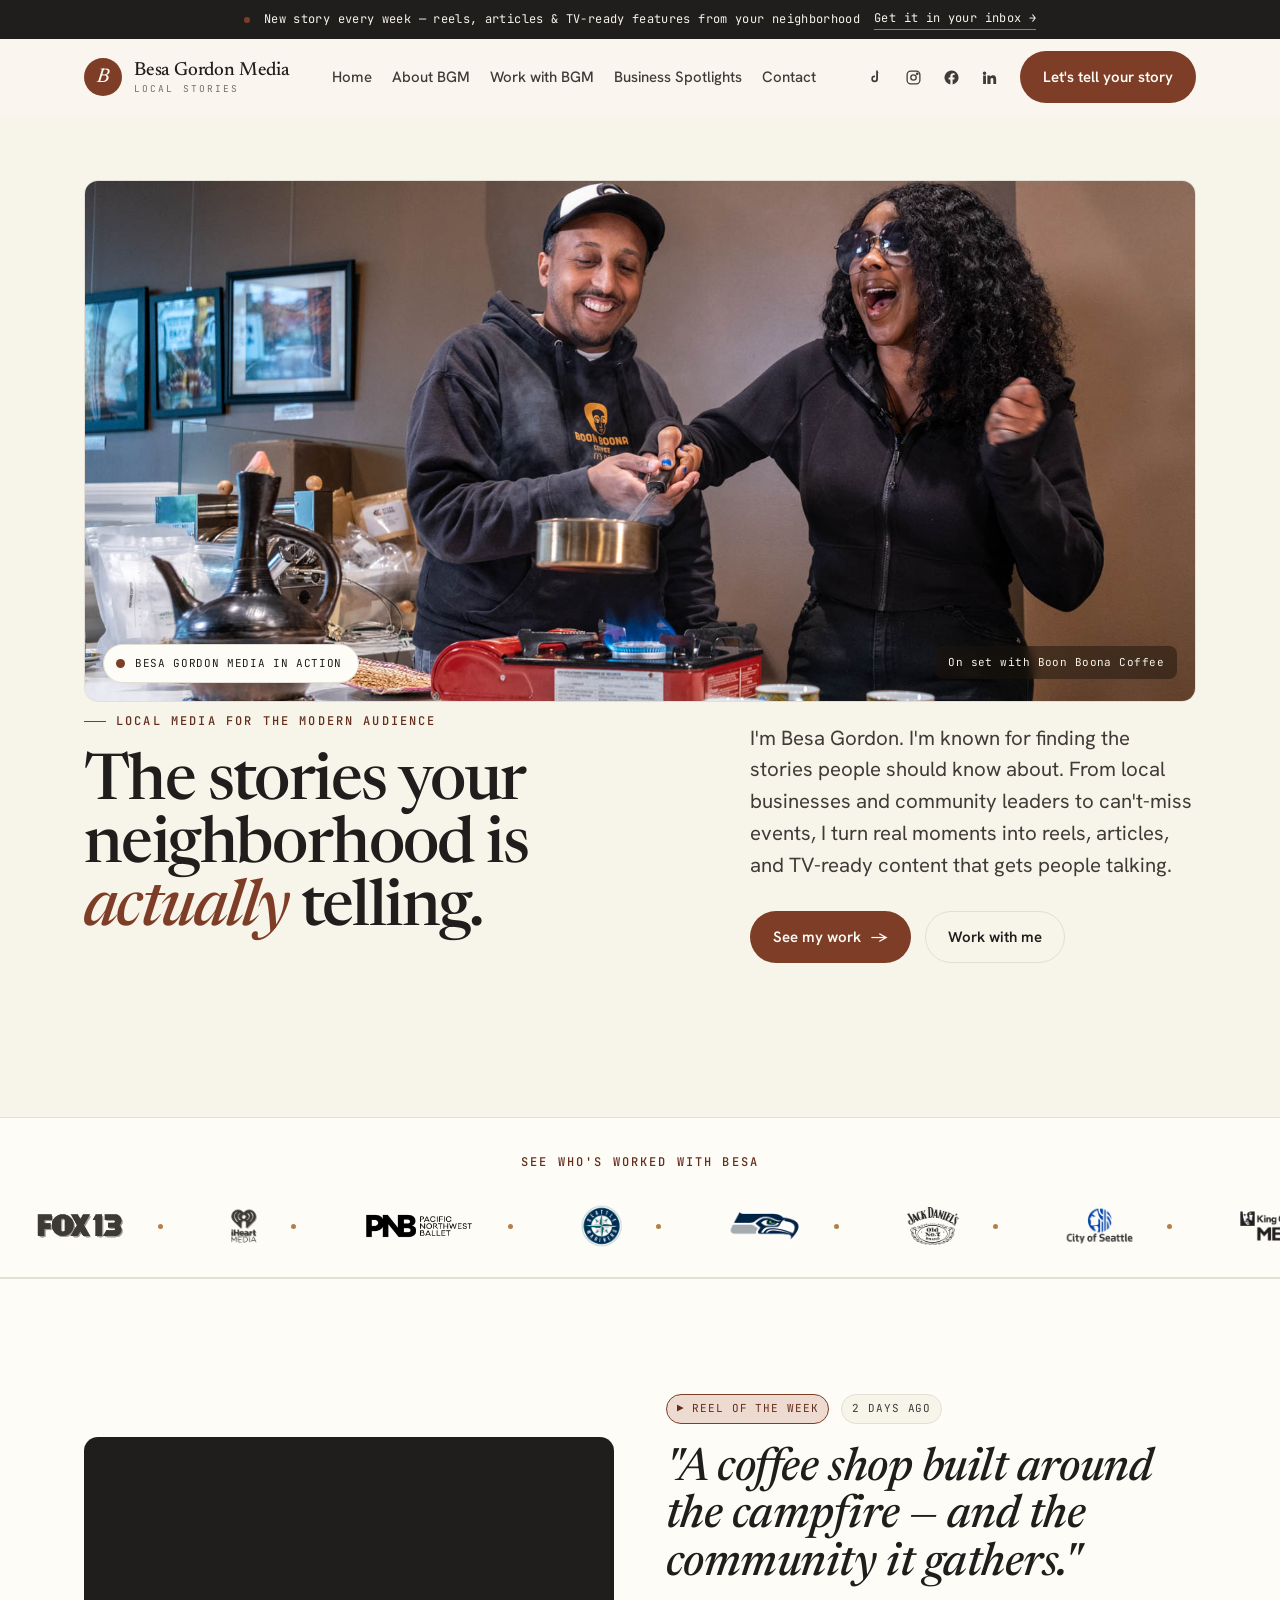
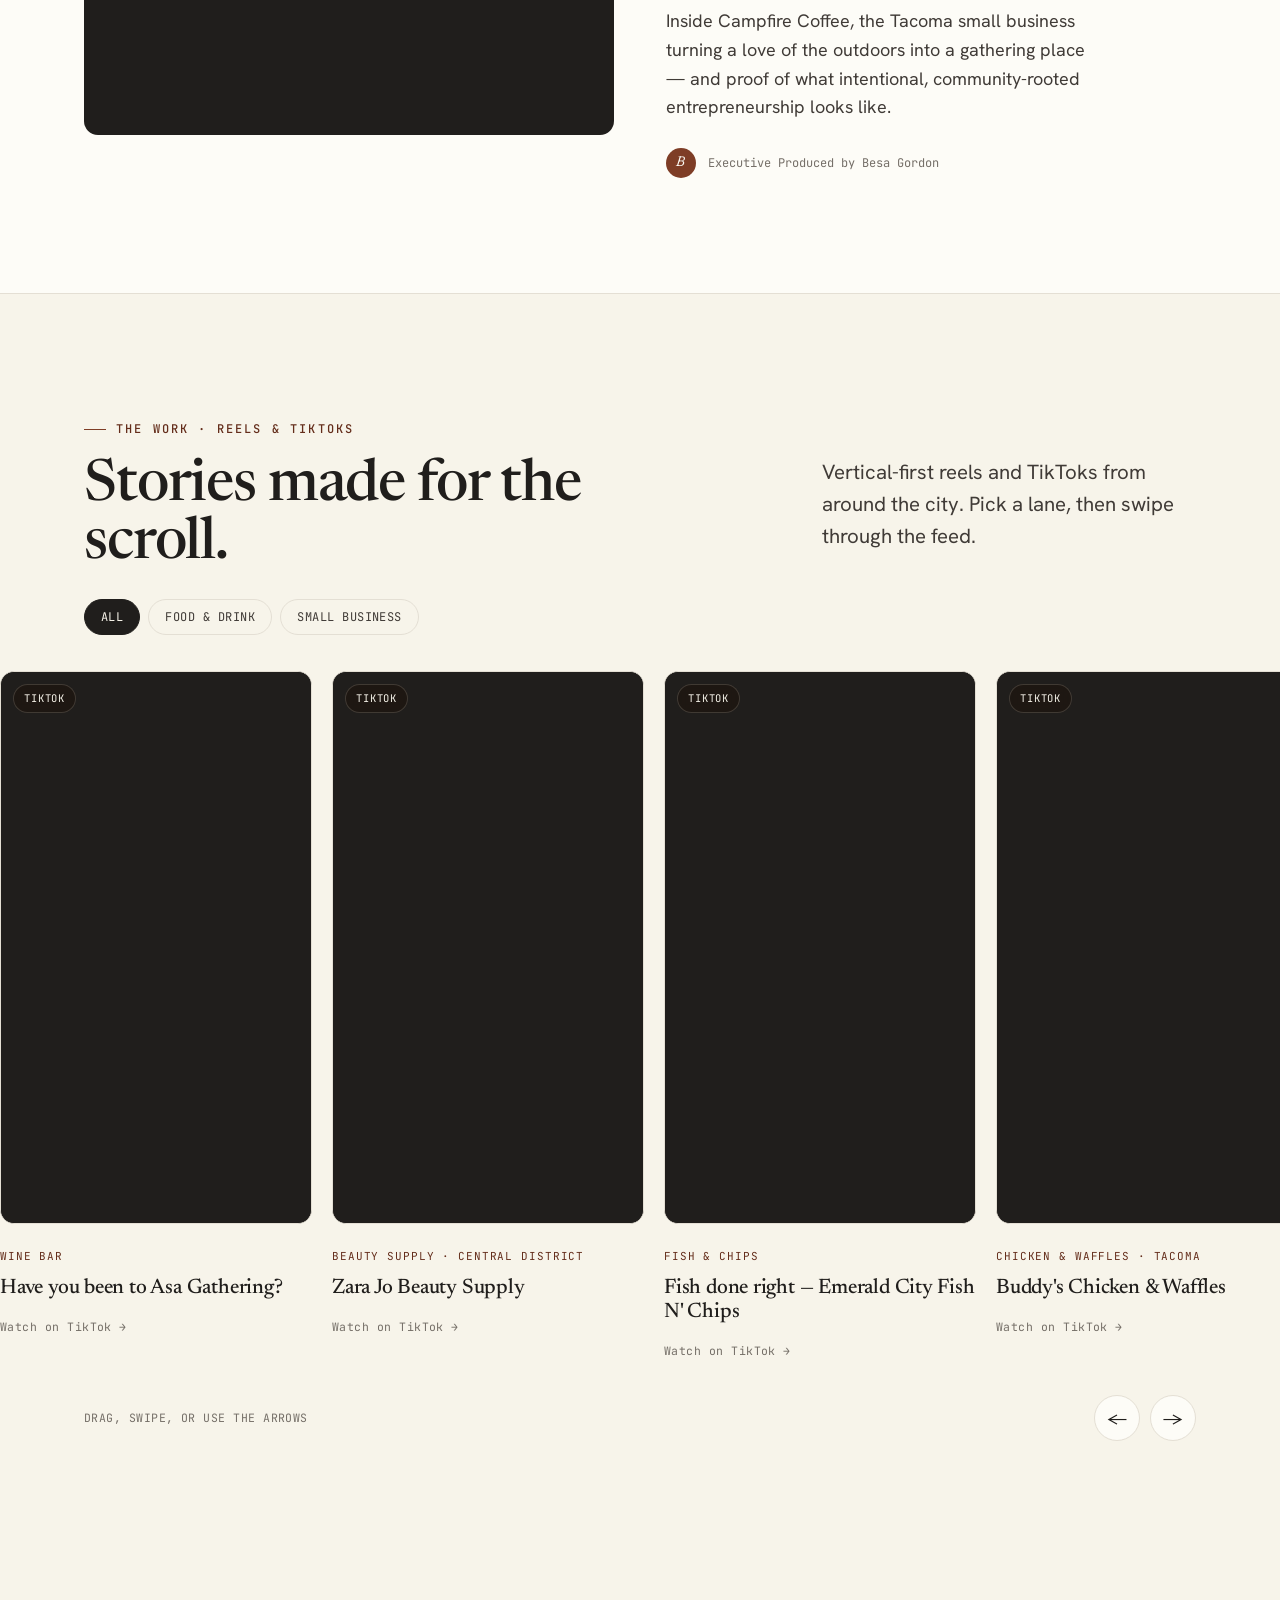
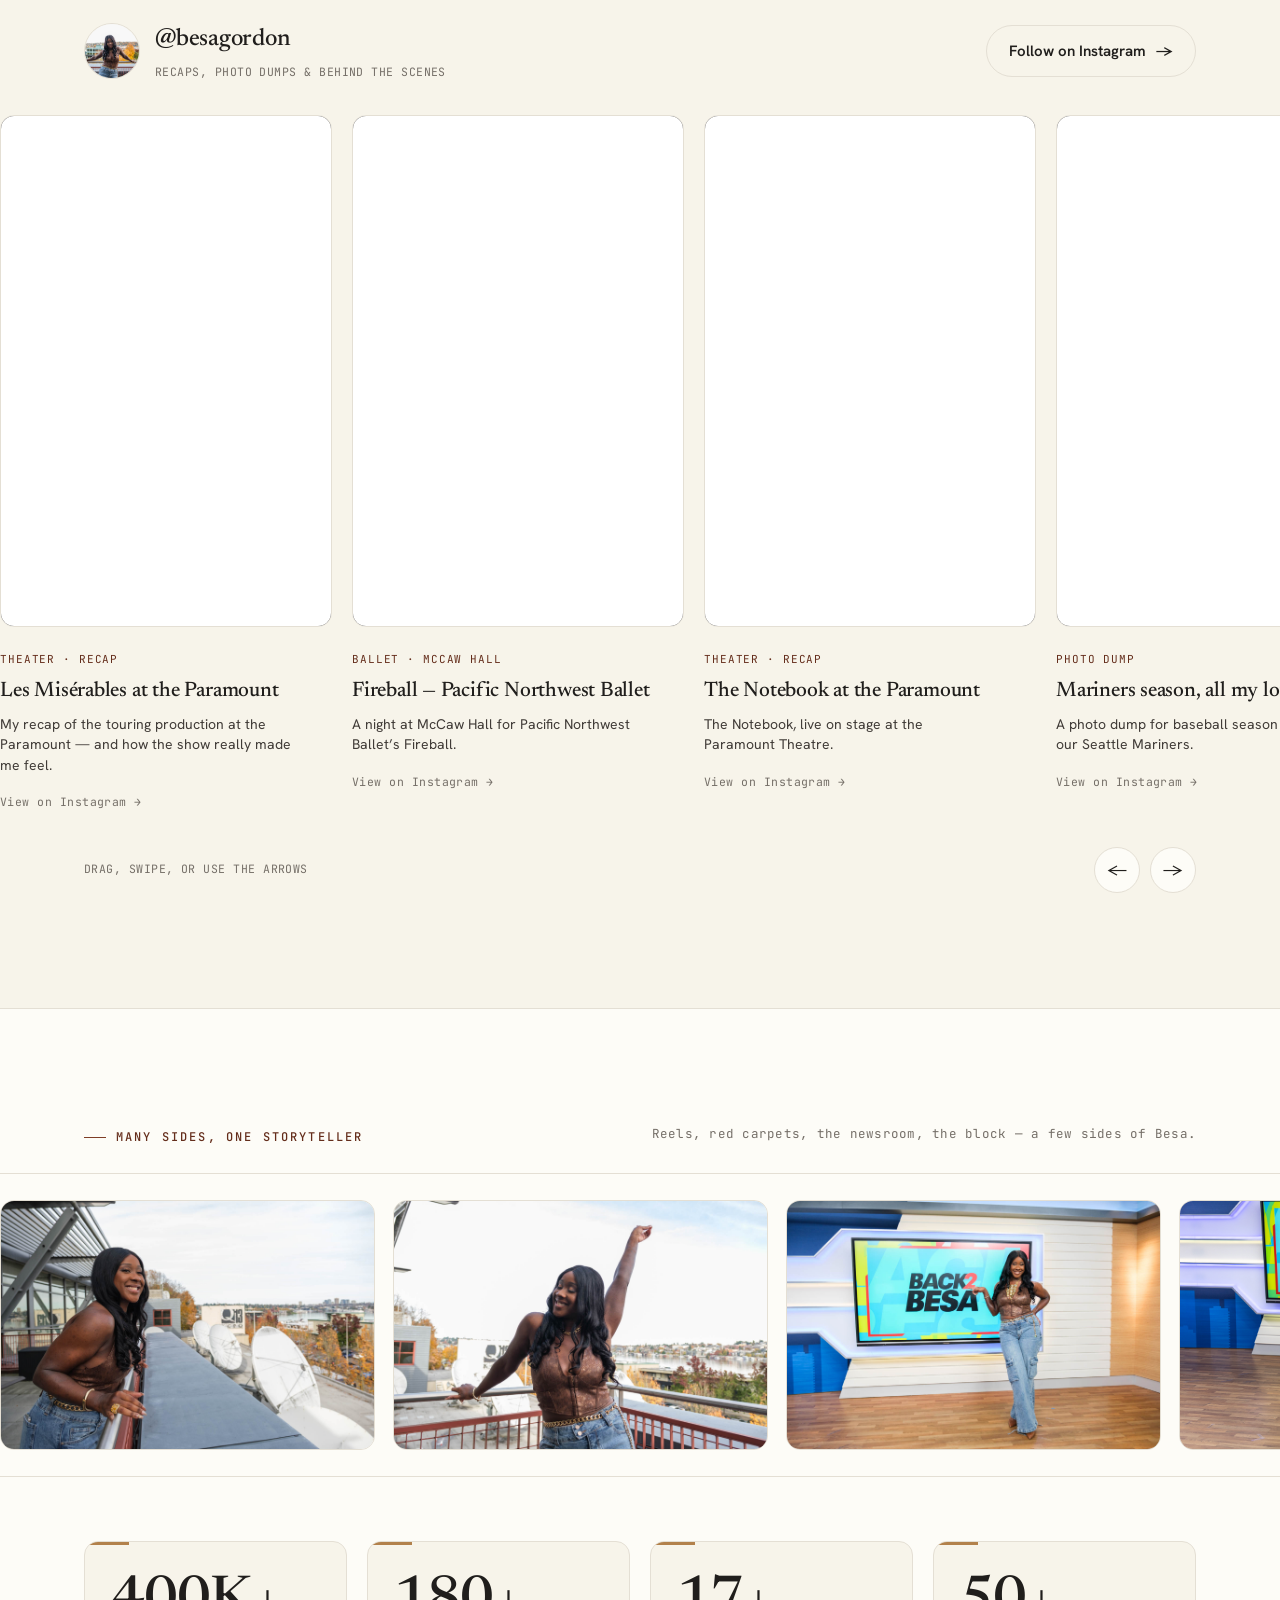
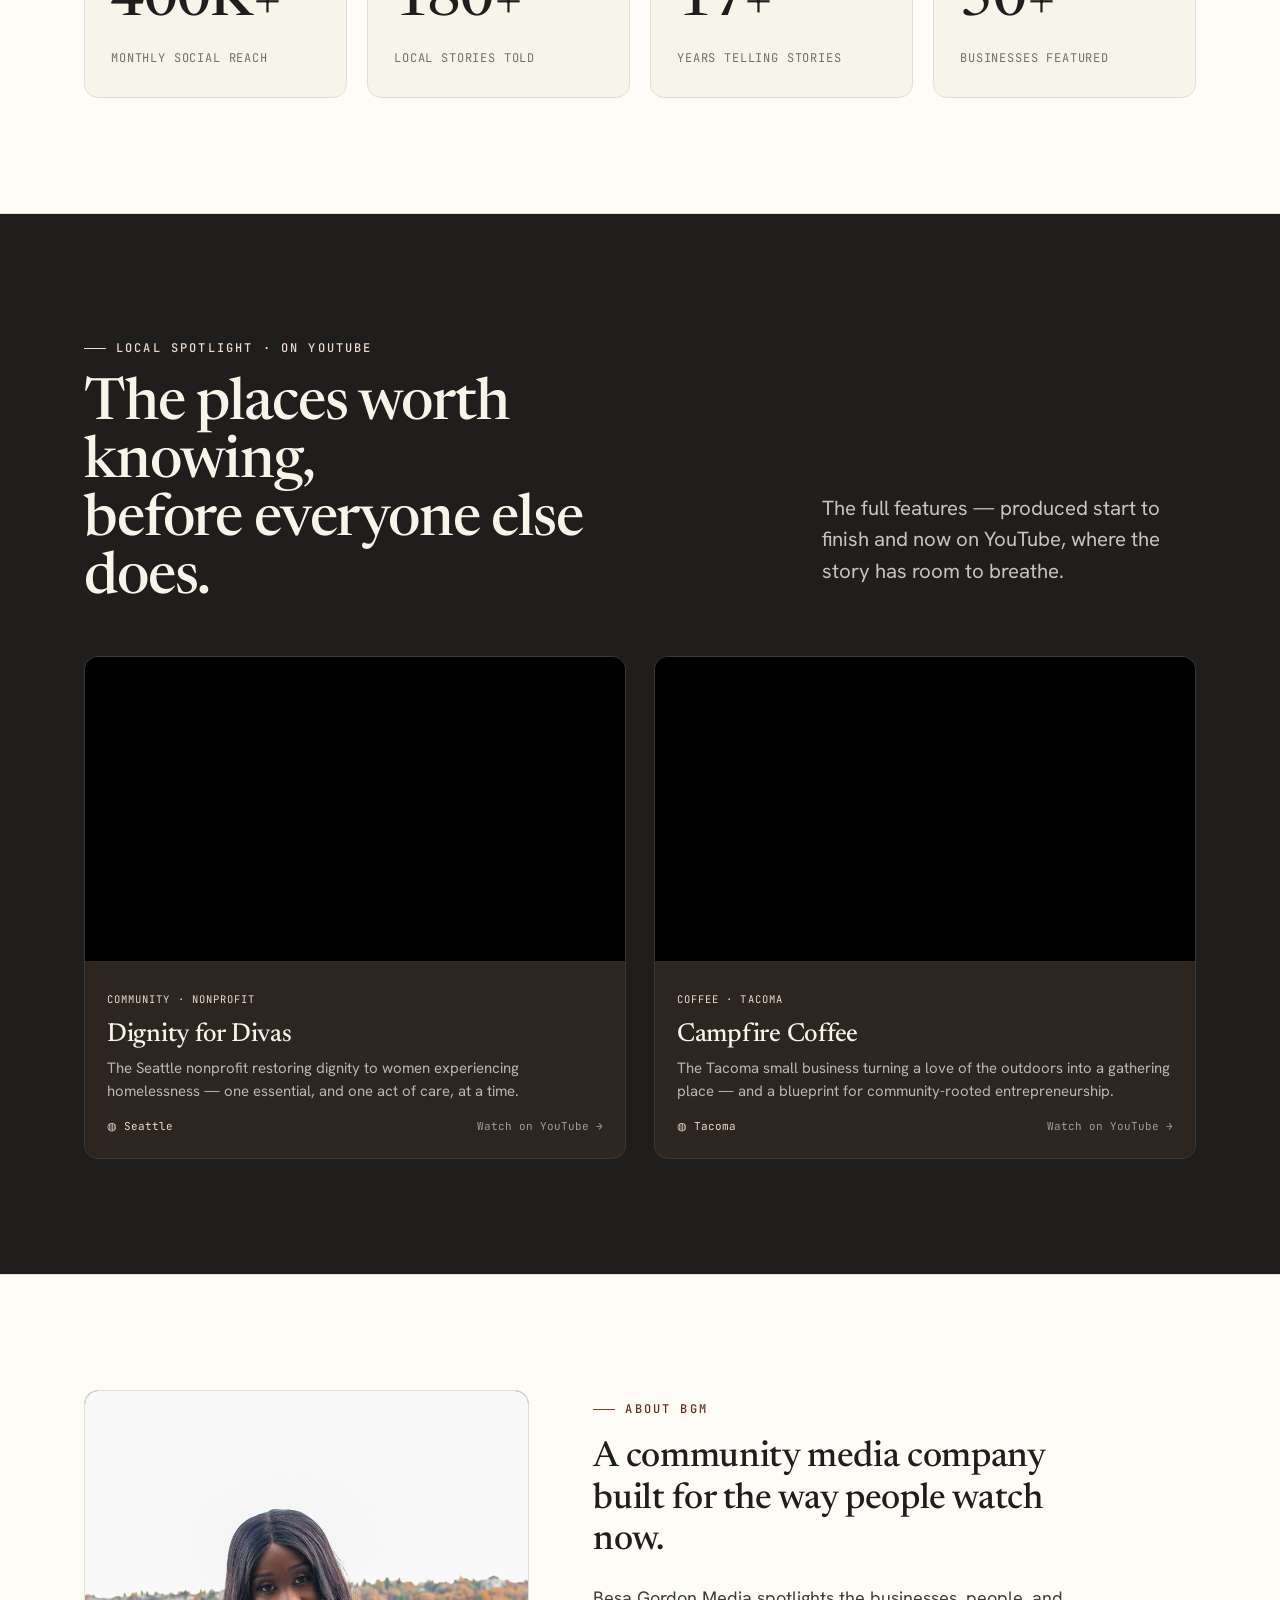
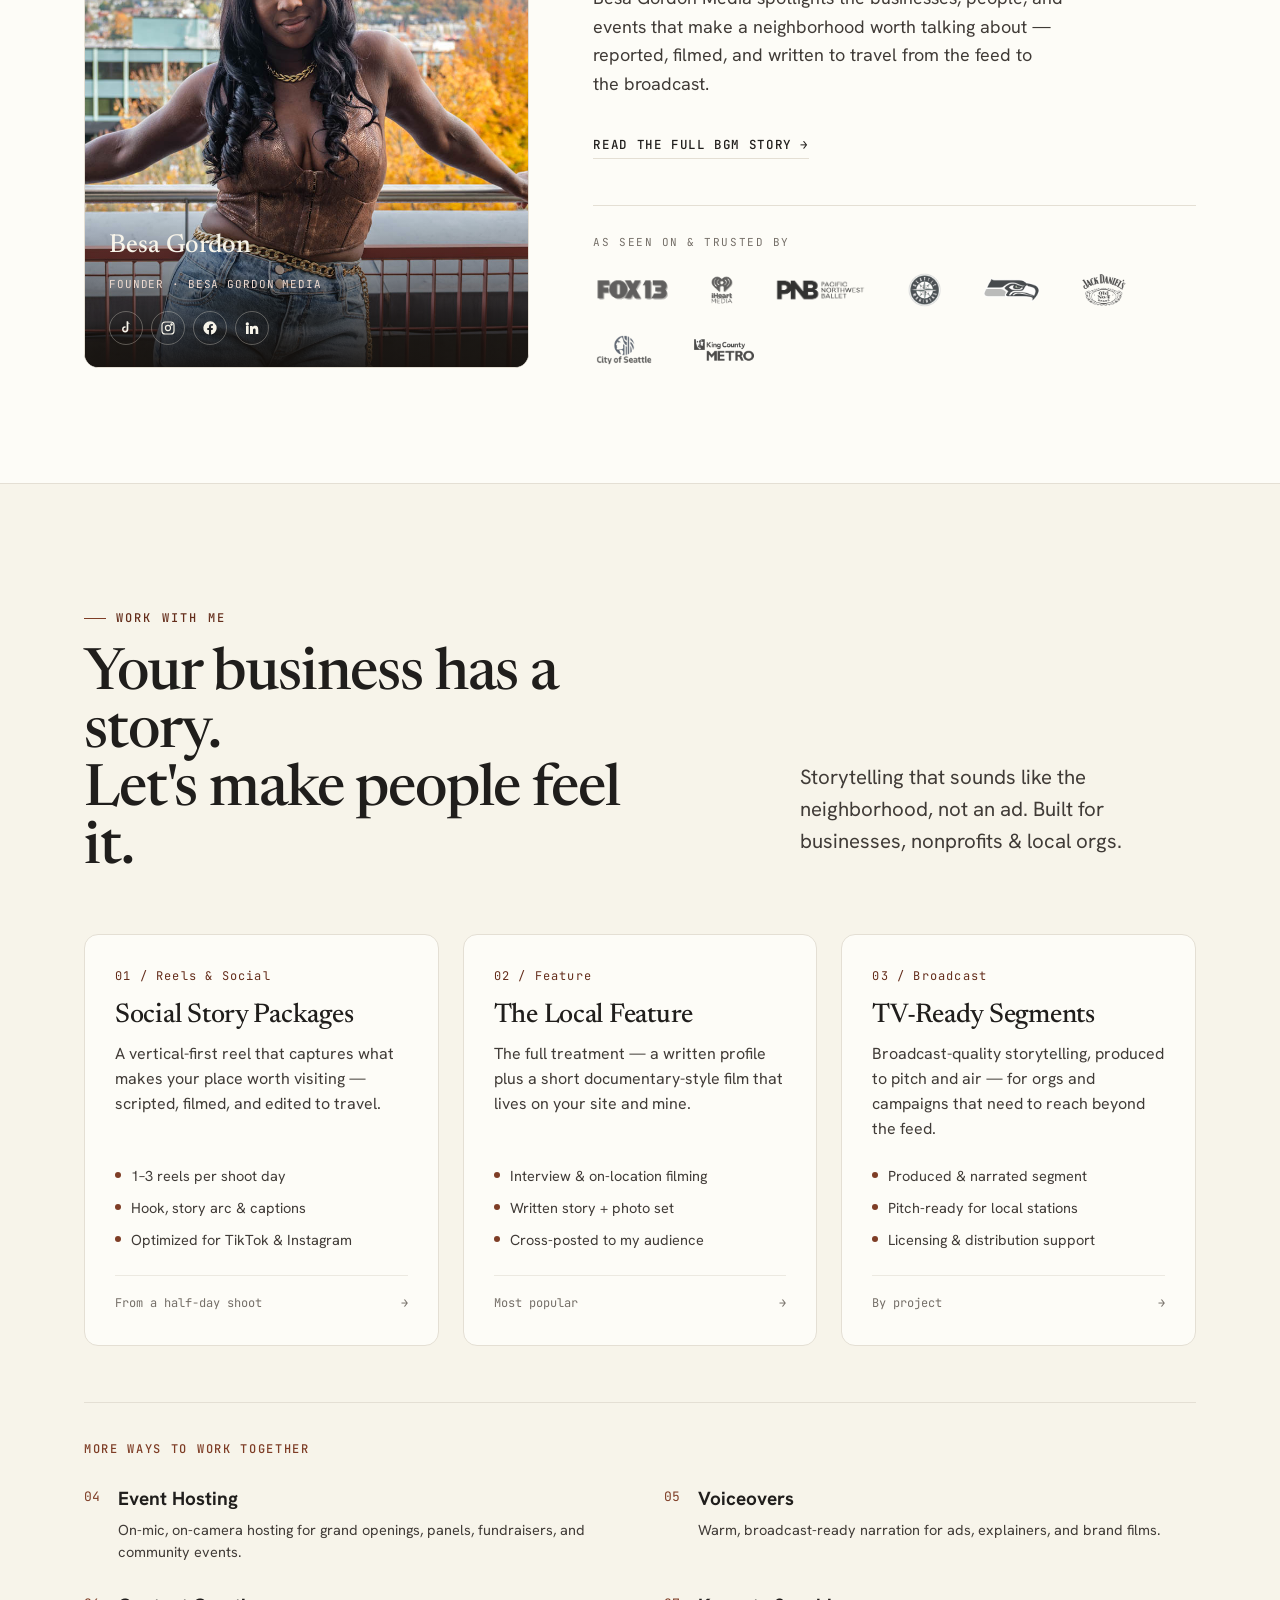
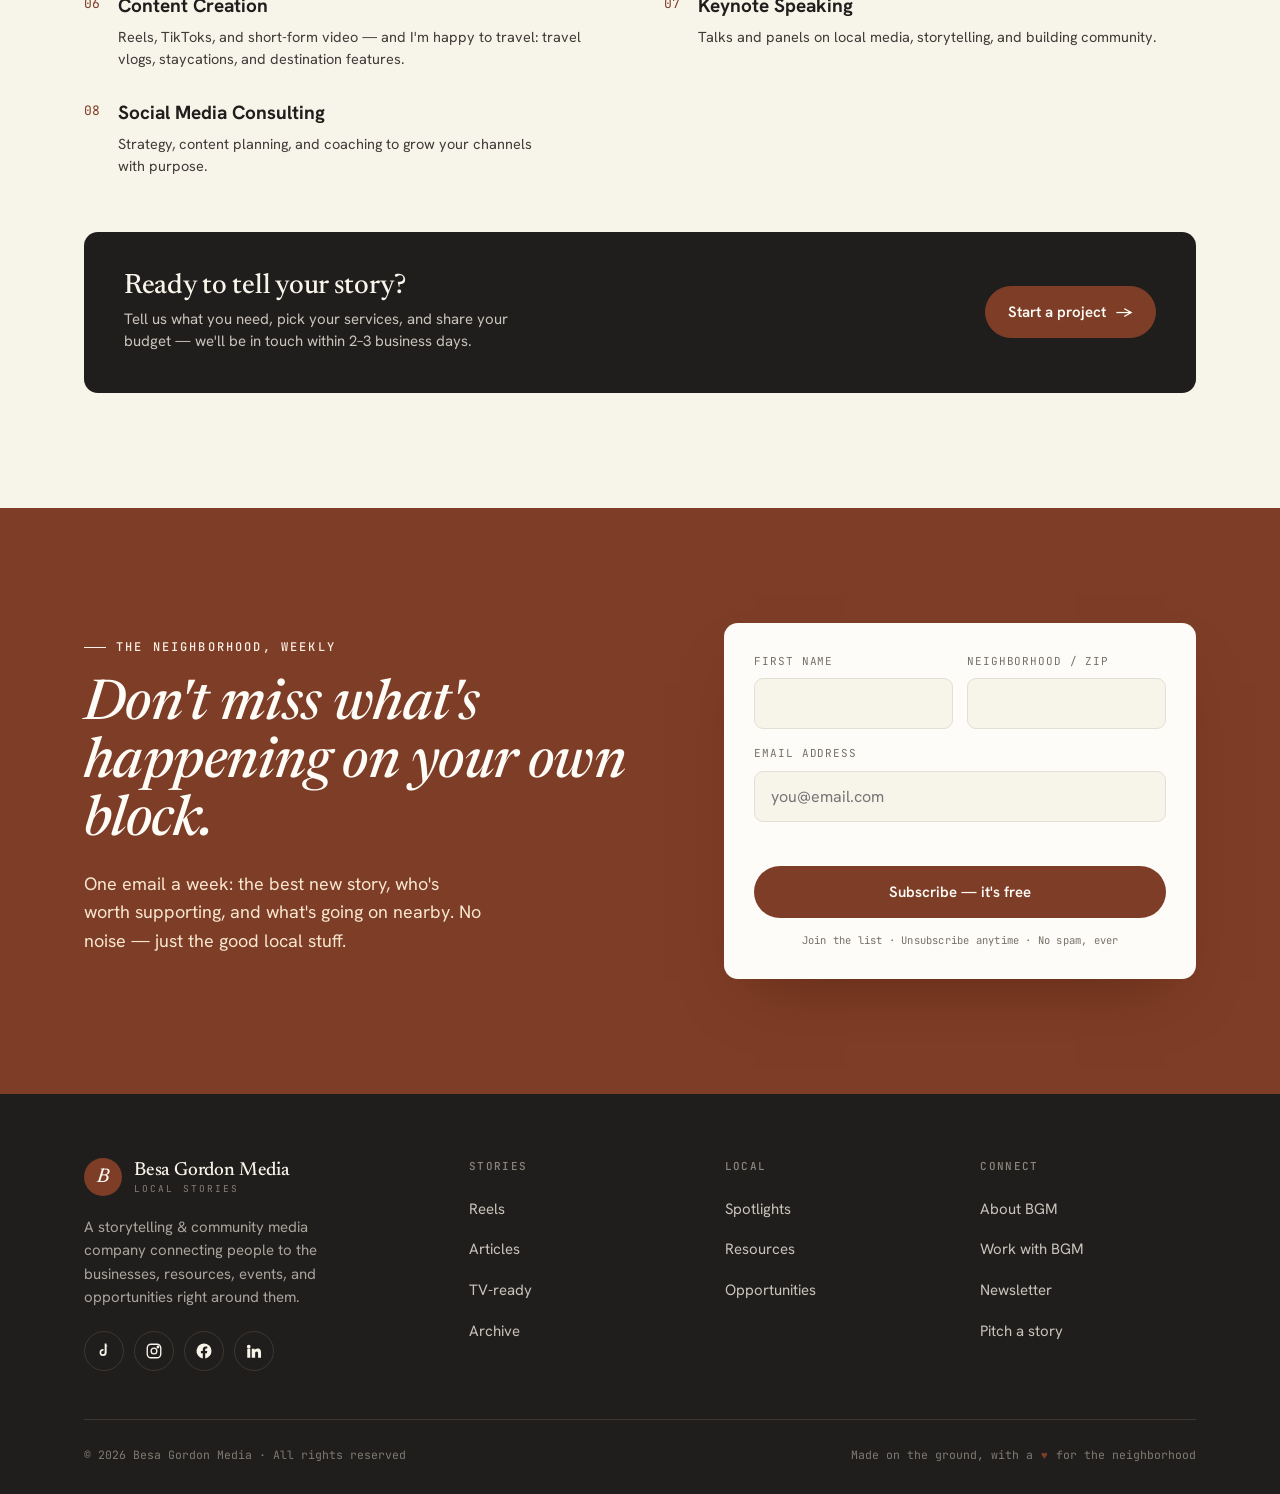
==== index.html @ ea612ba8 "Add files via upload" ====
<!DOCTYPE html>
<html lang="en">
<head>
<meta charset="UTF-8" />
<meta name="viewport" content="width=device-width, initial-scale=1.0" />
<title>Besa Gordon Media — Local stories for the modern audience</title>
<meta name="description" content="Besa Gordon Media is a storytelling and community media company connecting people to local businesses, resources, events, and opportunities." />
<link rel="preconnect" href="https://fonts.googleapis.com" />
<link rel="preconnect" href="https://fonts.gstatic.com" crossorigin />
<link href="https://fonts.googleapis.com/css2?family=Newsreader:ital,opsz,wght@0,6..72,400;0,6..72,500;0,6..72,600;1,6..72,400;1,6..72,500&family=Hanken+Grotesk:wght@400;500;600;700&family=JetBrains+Mono:wght@400;500&display=swap" rel="stylesheet" />
<link rel="stylesheet" href="styles.css" />
<script>
  /* Arm the reveal animations only if motion is allowed. Runs before paint so
     there's no flash. If this script never runs, content stays visible. */
  (function () {
    try {
      var reduce = window.matchMedia && window.matchMedia('(prefers-reduced-motion: reduce)').matches;
      if (!reduce) document.documentElement.classList.add('reveals-armed');
    } catch (e) {}
  })();
</script>
</head>
<body>

<!-- ===== Utility bar ===== -->
<div class="utility">
  <div class="wrap">
    <span class="dot"></span>
    <span class="msg">New story every week — reels, articles &amp; TV-ready features from your neighborhood</span>
    <a href="#newsletter">Get it in your inbox →</a>
  </div>
</div>

<!-- ===== Nav ===== -->
<header class="nav" id="nav">
  <div class="wrap">
    <a class="brand" href="#top" aria-label="Besa Gordon Media home">
      <span class="mark">B</span>
      <span class="word">
        <b>Besa Gordon Media</b>
        <span>Local Stories</span>
      </span>
    </a>
    <nav class="nav-links" id="navLinks">
      <a href="#top">Home</a>
      <a href="#about">About BGM</a>
      <a href="Work%20with%20BGM.html">Work with BGM</a>
      <a href="#local">Business Spotlights</a>
      <a href="Contact.html">Contact</a>
    </nav>
    <div class="nav-cta">
      <div class="nav-social" aria-label="Besa Gordon Media on social">
        <a href="https://www.tiktok.com/@besagordon" target="_blank" rel="noopener" aria-label="TikTok"><svg width="17" height="17" viewBox="0 0 24 24" fill="currentColor"><path d="M16.5 5.5a4.6 4.6 0 0 1-1-.1V14a4.7 4.7 0 1 1-4.7-4.7c.2 0 .3 0 .5.1v2.4a2.3 2.3 0 1 0 1.6 2.2V2h2.2a4.6 4.6 0 0 0 4 4.5z"/></svg></a>
        <a href="https://www.instagram.com/besagordon/" target="_blank" rel="noopener" aria-label="Instagram"><svg width="17" height="17" viewBox="0 0 24 24" fill="none" stroke="currentColor" stroke-width="1.8"><rect x="3" y="3" width="18" height="18" rx="5"/><circle cx="12" cy="12" r="3.8"/><circle cx="17.3" cy="6.7" r="1" fill="currentColor"/></svg></a>
        <a href="https://www.facebook.com/ItsBesaGordon" target="_blank" rel="noopener" aria-label="Facebook"><svg width="17" height="17" viewBox="0 0 24 24" fill="currentColor"><path d="M22 12a10 10 0 1 0-11.6 9.9v-7H7.9V12h2.5V9.8c0-2.5 1.5-3.9 3.8-3.9 1.1 0 2.2.2 2.2.2v2.5h-1.2c-1.2 0-1.6.8-1.6 1.6V12h2.7l-.4 2.9h-2.3v7A10 10 0 0 0 22 12z"/></svg></a>
        <a href="https://www.linkedin.com/in/besa-gordon/" target="_blank" rel="noopener" aria-label="LinkedIn"><svg width="17" height="17" viewBox="0 0 24 24" fill="currentColor"><path d="M4.98 3.5a2.5 2.5 0 1 1 0 5 2.5 2.5 0 0 1 0-5zM3 9h4v12H3zM9 9h3.8v1.7h.05c.53-1 1.83-2.05 3.77-2.05 4.03 0 4.78 2.65 4.78 6.1V21h-4v-5.4c0-1.3 0-2.95-1.8-2.95s-2.08 1.4-2.08 2.85V21H9z"/></svg></a>
      </div>
      <a href="Work%20with%20BGM.html" class="btn btn-primary">Let's tell your story</a>
      <button class="nav-toggle" id="navToggle" aria-label="Menu" aria-expanded="false"><span></span></button>
    </div>
  </div>
</header>

<main id="top">

<!-- ===== Hero ===== -->
<section class="hero">
  <div class="wrap">
    <figure class="hero-feature reveal">
      <img src="assets/img/besa-boona.jpg" alt="Besa Gordon laughing with the owner of Boon Boona Coffee during an Ethiopian coffee ceremony on a shoot" />
      <figcaption class="feat-badge"><span class="live"></span>Besa Gordon Media in action</figcaption>
      <span class="feat-caption">On set with Boon Boona Coffee</span>
    </figure>
    <div class="hero-top">
      <div class="hero-head reveal">
        <span class="eyebrow">Local media for the modern audience</span>
        <h1 class="display">The stories your neighborhood is <span class="accent serif-italic">actually</span> telling.</h1>
      </div>
      <div class="hero-aside reveal">
        <p class="lead hero-lead">
          I'm Besa Gordon. I'm known for finding the stories people should know about.
          From local businesses and community leaders to can't-miss events, I turn real
          moments into reels, articles, and TV-ready content that gets people talking.
        </p>
        <div class="hero-actions">
          <a href="#reels" class="btn btn-primary">See my work <span class="btn-arrow">→</span></a>
          <a href="Work%20with%20BGM.html" class="btn btn-ghost">Work with me</a>
        </div>
      </div>
    </div>
  </div>
</section>

<!-- ===== Brand wall (worked with) ===== -->
<div class="marquee-band">
  <div class="logos-label"><span class="eyebrow no-rule">See who's worked with Besa</span></div>
  <div class="marquee" id="marquee" aria-label="Brands and partners Besa has worked with">
    <span class="item"><img src="assets/logos/fox13.png" alt="FOX 13" /></span><span class="item"><img src="assets/logos/iheartmedia.png" alt="iHeartMedia" /></span><span class="item"><img src="assets/logos/pnb.png" alt="Pacific Northwest Ballet" /></span><span class="item emblem"><img src="assets/logos/mariners.png" alt="Seattle Mariners" /></span><span class="item emblem"><img src="assets/logos/seahawks.png" alt="Seattle Seahawks" /></span><span class="item"><img src="assets/logos/jackdaniels.png" alt="Jack Daniel's" /></span><span class="item"><img src="assets/logos/cityofseattle.png" alt="City of Seattle" /></span><span class="item"><img src="assets/logos/kingcountymetro.png" alt="King County Metro" /></span>
    <span class="item"><img src="assets/logos/fox13.png" alt="FOX 13" /></span><span class="item"><img src="assets/logos/iheartmedia.png" alt="iHeartMedia" /></span><span class="item"><img src="assets/logos/pnb.png" alt="Pacific Northwest Ballet" /></span><span class="item emblem"><img src="assets/logos/mariners.png" alt="Seattle Mariners" /></span><span class="item emblem"><img src="assets/logos/seahawks.png" alt="Seattle Seahawks" /></span><span class="item"><img src="assets/logos/jackdaniels.png" alt="Jack Daniel's" /></span><span class="item"><img src="assets/logos/cityofseattle.png" alt="City of Seattle" /></span><span class="item"><img src="assets/logos/kingcountymetro.png" alt="King County Metro" /></span>
  </div>
</div>

<!-- ===== Featured story ===== -->
<section class="featured" id="featured">
  <div class="wrap">
    <div class="featured-grid">
      <div class="featured-media reveal">
        <div class="fb-embed yt-embed">
          <iframe src="https://www.youtube-nocookie.com/embed/8rB6x35BpeU?rel=0" allow="accelerometer; autoplay; clipboard-write; encrypted-media; gyroscope; picture-in-picture; web-share" allowfullscreen="true" frameborder="0" title="Campfire Coffee — Tacoma"></iframe>
        </div>
      </div>
      <div class="featured-copy reveal">
        <div class="kicker">
          <span class="tag reel">▶ Reel of the week</span>
          <span class="tag">2 days ago</span>
        </div>
        <h2 class="serif-italic">"A coffee shop built around the campfire — and the community it gathers."</h2>
        <p>
          Inside Campfire Coffee, the Tacoma small business turning a love of the outdoors
          into a gathering place — and proof of what intentional, community-rooted
          entrepreneurship looks like.
        </p>
        <div class="byline">
          <span class="av">B</span>
          <span>Executive Produced by Besa Gordon</span>
        </div>
      </div>
    </div>
  </div>
</section>

<!-- ===== Reels & TikToks (full-bleed scroller) ===== -->
<section class="reels" id="reels">
  <div class="wrap">
    <div class="section-head reveal">
      <div>
        <span class="eyebrow">The work · Reels &amp; TikToks</span>
        <h2 class="h-sec" style="margin-top:18px;">Stories made for the scroll.</h2>
      </div>
      <p class="lead" style="max-width:34ch;">Vertical-first reels and TikToks from around the city. Pick a lane, then swipe through the feed.</p>
    </div>
    <div class="reel-tabs" id="reelTabs" role="tablist">
      <button class="active" data-filter="all">All</button>
      <button data-filter="food">Food &amp; drink</button>
      <button data-filter="biz">Small business</button>
    </div>
  </div>

  <div class="reel-scroller" id="reelScroller">
    <div class="reel-track" id="reelTrack">
      <article class="reel-card reveal" data-cat="food">
        <div class="reel-frame">
          <div class="fb-embed">
            <iframe loading="lazy" src="https://www.tiktok.com/player/v1/7622376137271905566?rel=0&music_info=0&description=0" allow="autoplay; clipboard-write; encrypted-media; picture-in-picture; web-share; fullscreen" allowfullscreen="true" scrolling="no" frameborder="0" title="Have you been to Asa Gathering?"></iframe>
          </div>
          <span class="reel-badge tiktok">TikTok</span>
        </div>
        <div class="reel-meta">
          <span class="reel-cat">Wine bar</span>
          <h3>Have you been to Asa Gathering?</h3>
          <a class="reel-link" href="https://www.tiktok.com/@besagordon/video/7622376137271905566" target="_blank" rel="noopener">Watch on TikTok →</a>
        </div>
      </article>
      <article class="reel-card reveal" data-cat="biz">
        <div class="reel-frame">
          <div class="fb-embed">
            <iframe loading="lazy" src="https://www.tiktok.com/player/v1/7566804488007322911?rel=0&music_info=0&description=0" allow="autoplay; clipboard-write; encrypted-media; picture-in-picture; web-share; fullscreen" allowfullscreen="true" scrolling="no" frameborder="0" title="Zara Jo Beauty Supply"></iframe>
          </div>
          <span class="reel-badge tiktok">TikTok</span>
        </div>
        <div class="reel-meta">
          <span class="reel-cat">Beauty supply · Central District</span>
          <h3>Zara Jo Beauty Supply</h3>
          <a class="reel-link" href="https://www.tiktok.com/@besagordon/video/7566804488007322911" target="_blank" rel="noopener">Watch on TikTok →</a>
        </div>
      </article>
      <article class="reel-card reveal" data-cat="food">
        <div class="reel-frame">
          <div class="fb-embed">
            <iframe loading="lazy" src="https://www.tiktok.com/player/v1/7459806862536461598?rel=0&music_info=0&description=0" allow="autoplay; clipboard-write; encrypted-media; picture-in-picture; web-share; fullscreen" allowfullscreen="true" scrolling="no" frameborder="0" title="Fish done right — Emerald City Fish N' Chips"></iframe>
          </div>
          <span class="reel-badge tiktok">TikTok</span>
        </div>
        <div class="reel-meta">
          <span class="reel-cat">Fish &amp; chips</span>
          <h3>Fish done right — Emerald City Fish N' Chips</h3>
          <a class="reel-link" href="https://www.tiktok.com/@besagordon/video/7459806862536461598" target="_blank" rel="noopener">Watch on TikTok →</a>
        </div>
      </article>
      <article class="reel-card reveal" data-cat="food">
        <div class="reel-frame">
          <div class="fb-embed">
            <iframe loading="lazy" src="https://www.tiktok.com/player/v1/7464670056404815135?rel=0&music_info=0&description=0" allow="autoplay; clipboard-write; encrypted-media; picture-in-picture; web-share; fullscreen" allowfullscreen="true" scrolling="no" frameborder="0" title="Buddy's Chicken &amp; Waffles"></iframe>
          </div>
          <span class="reel-badge tiktok">TikTok</span>
        </div>
        <div class="reel-meta">
          <span class="reel-cat">Chicken &amp; waffles · Tacoma</span>
          <h3>Buddy's Chicken &amp; Waffles</h3>
          <a class="reel-link" href="https://www.tiktok.com/@besagordon/video/7464670056404815135" target="_blank" rel="noopener">Watch on TikTok →</a>
        </div>
      </article>
      <article class="reel-card reveal" data-cat="biz">
        <div class="reel-frame">
          <div class="fb-embed">
            <iframe loading="lazy" src="https://www.tiktok.com/player/v1/7609170031229914398?rel=0&music_info=0&description=0" allow="autoplay; clipboard-write; encrypted-media; picture-in-picture; web-share; fullscreen" allowfullscreen="true" scrolling="no" frameborder="0" title="The Buy Black Card by Intentionalist"></iframe>
          </div>
          <span class="reel-badge tiktok">TikTok</span>
        </div>
        <div class="reel-meta">
          <span class="reel-cat">Buy Black · Intentionalist</span>
          <h3>The Buy Black Card by Intentionalist</h3>
          <a class="reel-link" href="https://www.tiktok.com/@besagordon/video/7609170031229914398" target="_blank" rel="noopener">Watch on TikTok →</a>
        </div>
      </article>
      <article class="reel-card reveal" data-cat="food">
        <div class="reel-frame">
          <div class="fb-embed">
            <iframe loading="lazy" src="https://www.tiktok.com/player/v1/7563356576468323614?rel=0&music_info=0&description=0" allow="autoplay; clipboard-write; encrypted-media; picture-in-picture; web-share; fullscreen" allowfullscreen="true" scrolling="no" frameborder="0" title="Chef Lynn's Golden Juicy Crab Boil"></iframe>
          </div>
          <span class="reel-badge tiktok">TikTok</span>
        </div>
        <div class="reel-meta">
          <span class="reel-cat">Seafood boil</span>
          <h3>Chef Lynn's Golden Juicy Crab Boil</h3>
          <a class="reel-link" href="https://www.tiktok.com/@besagordon/video/7563356576468323614" target="_blank" rel="noopener">Watch on TikTok →</a>
        </div>
      </article>
        </div>
  </div>

  <div class="wrap reel-controls reveal">
    <span class="reel-hint">Drag, swipe, or use the arrows</span>
    <div class="reel-nav">
      <button class="reel-arrow" id="reelPrev" aria-label="Scroll reels left">←</button>
      <button class="reel-arrow" id="reelNext" aria-label="Scroll reels right">→</button>
    </div>
  </div>
</section>

<!-- ===== Instagram photographs ===== -->
<section class="ig-strip" id="instagram">
  <div class="wrap">
    <div class="ig-head reveal">
      <div class="ig-id">
        <span class="ig-avatar"><img src="assets/img/besa-portrait.jpg" alt="Besa Gordon" /></span>
        <div class="ig-id-text">
          <a class="ig-handle" href="https://www.instagram.com/besagordon/" target="_blank" rel="noopener">@besagordon</a>
          <span class="ig-sub">Recaps, photo dumps &amp; behind the scenes</span>
        </div>
      </div>
      <a class="btn btn-ghost" href="https://www.instagram.com/besagordon/" target="_blank" rel="noopener">Follow on Instagram <span class="btn-arrow">→</span></a>
    </div>
  </div>

  <div class="reel-scroller ig-scroller" id="igScroller">
    <div class="reel-track" id="igTrack">
      <article class="reel-card ig-post-card reveal">
        <div class="reel-frame">
          <div class="fb-embed ig-embed">
            <iframe loading="lazy" src="https://www.instagram.com/p/DW4mkNzkiVP/embed/" allow="autoplay; clipboard-write; encrypted-media; picture-in-picture; web-share" allowfullscreen="true" scrolling="no" frameborder="0" title="Les Misérables at the Paramount"></iframe>
          </div>
        </div>
        <div class="reel-meta">
          <span class="reel-cat">Theater · recap</span>
          <h3>Les Misérables at the Paramount</h3>
          <p class="reel-sum">My recap of the touring production at the Paramount — and how the show really made me feel.</p>
          <a class="reel-link" href="https://www.instagram.com/p/DW4mkNzkiVP/" target="_blank" rel="noopener">View on Instagram →</a>
        </div>
      </article>
      <article class="reel-card ig-post-card reveal">
        <div class="reel-frame">
          <div class="fb-embed ig-embed">
            <iframe loading="lazy" src="https://www.instagram.com/p/DV4YR6EkuXA/embed/" allow="autoplay; clipboard-write; encrypted-media; picture-in-picture; web-share" allowfullscreen="true" scrolling="no" frameborder="0" title="Fireball — Pacific Northwest Ballet"></iframe>
          </div>
        </div>
        <div class="reel-meta">
          <span class="reel-cat">Ballet · McCaw Hall</span>
          <h3>Fireball — Pacific Northwest Ballet</h3>
          <p class="reel-sum">A night at McCaw Hall for Pacific Northwest Ballet’s Fireball.</p>
          <a class="reel-link" href="https://www.instagram.com/p/DV4YR6EkuXA/" target="_blank" rel="noopener">View on Instagram →</a>
        </div>
      </article>
      <article class="reel-card ig-post-card reveal">
        <div class="reel-frame">
          <div class="fb-embed ig-embed">
            <iframe loading="lazy" src="https://www.instagram.com/p/DVeGVv7j2Re/embed/" allow="autoplay; clipboard-write; encrypted-media; picture-in-picture; web-share" allowfullscreen="true" scrolling="no" frameborder="0" title="The Notebook at the Paramount"></iframe>
          </div>
        </div>
        <div class="reel-meta">
          <span class="reel-cat">Theater · recap</span>
          <h3>The Notebook at the Paramount</h3>
          <p class="reel-sum">The Notebook, live on stage at the Paramount Theatre.</p>
          <a class="reel-link" href="https://www.instagram.com/p/DVeGVv7j2Re/" target="_blank" rel="noopener">View on Instagram →</a>
        </div>
      </article>
      <article class="reel-card ig-post-card reveal">
        <div class="reel-frame">
          <div class="fb-embed ig-embed">
            <iframe loading="lazy" src="https://www.instagram.com/p/DWrwba8Emra/embed/" allow="autoplay; clipboard-write; encrypted-media; picture-in-picture; web-share" allowfullscreen="true" scrolling="no" frameborder="0" title="Mariners season, all my love"></iframe>
          </div>
        </div>
        <div class="reel-meta">
          <span class="reel-cat">Photo dump</span>
          <h3>Mariners season, all my love</h3>
          <p class="reel-sum">A photo dump for baseball season and my love for our Seattle Mariners.</p>
          <a class="reel-link" href="https://www.instagram.com/p/DWrwba8Emra/" target="_blank" rel="noopener">View on Instagram →</a>
        </div>
      </article>
      <article class="reel-card ig-post-card reveal">
        <div class="reel-frame">
          <div class="fb-embed ig-embed">
            <iframe loading="lazy" src="https://www.instagram.com/p/DVR_zblEiUi/embed/" allow="autoplay; clipboard-write; encrypted-media; picture-in-picture; web-share" allowfullscreen="true" scrolling="no" frameborder="0" title="GSBA IMPACT Awards"></iframe>
          </div>
        </div>
        <div class="reel-meta">
          <span class="reel-cat">Hosting</span>
          <h3>GSBA IMPACT Awards</h3>
          <p class="reel-sum">Back on the mic hosting the GSBA IMPACT Awards — four years running.</p>
          <a class="reel-link" href="https://www.instagram.com/p/DVR_zblEiUi/" target="_blank" rel="noopener">View on Instagram →</a>
        </div>
      </article>
      <article class="reel-card ig-post-card reveal">
        <div class="reel-frame">
          <div class="fb-embed ig-embed">
            <iframe loading="lazy" src="https://www.instagram.com/p/DUETUgekm2S/embed/" allow="autoplay; clipboard-write; encrypted-media; picture-in-picture; web-share" allowfullscreen="true" scrolling="no" frameborder="0" title="Youth mental health in Seattle"></iframe>
          </div>
        </div>
        <div class="reel-meta">
          <span class="reel-cat">Community</span>
          <h3>Youth mental health in Seattle</h3>
          <p class="reel-sum">Sitting down with DEEL’s Director Dwane Chappelle and Rainier Beach’s health clinic on the mental-health support that exists for Seattle youth.</p>
          <a class="reel-link" href="https://www.instagram.com/p/DUETUgekm2S/" target="_blank" rel="noopener">View on Instagram →</a>
        </div>
      </article>
      <article class="reel-card ig-post-card reveal">
        <div class="reel-frame">
          <div class="fb-embed ig-embed">
            <iframe loading="lazy" src="https://www.instagram.com/p/DQ2hoPlkkQc/embed/" allow="autoplay; clipboard-write; encrypted-media; picture-in-picture; web-share" allowfullscreen="true" scrolling="no" frameborder="0" title="Back2Besa at FOX 13 Seattle"></iframe>
          </div>
        </div>
        <div class="reel-meta">
          <span class="reel-cat">Behind the scenes</span>
          <h3>Back2Besa at FOX 13 Seattle</h3>
          <p class="reel-sum">Behind the scenes shooting Back2Besa at FOX 13 Seattle.</p>
          <a class="reel-link" href="https://www.instagram.com/p/DQ2hoPlkkQc/" target="_blank" rel="noopener">View on Instagram →</a>
        </div>
      </article>
      <article class="reel-card ig-post-card reveal">
        <div class="reel-frame">
          <div class="fb-embed ig-embed">
            <iframe loading="lazy" src="https://www.instagram.com/p/C9GiZIqPbVb/embed/" allow="autoplay; clipboard-write; encrypted-media; picture-in-picture; web-share" allowfullscreen="true" scrolling="no" frameborder="0" title="Inside Eighth Generation"></iframe>
          </div>
        </div>
        <div class="reel-meta">
          <span class="reel-cat">Behind the scenes</span>
          <h3>Inside Eighth Generation</h3>
          <p class="reel-sum">Behind the scenes at Eighth Generation — the Snoqualmie-owned downtown brand, and the first Native-owned company to make wool blankets.</p>
          <a class="reel-link" href="https://www.instagram.com/p/C9GiZIqPbVb/" target="_blank" rel="noopener">View on Instagram →</a>
        </div>
      </article>
      <article class="reel-card ig-post-card reveal">
        <div class="reel-frame">
          <div class="fb-embed ig-embed">
            <iframe loading="lazy" src="https://www.instagram.com/p/C0cJtPYp3cU/embed/" allow="autoplay; clipboard-write; encrypted-media; picture-in-picture; web-share" allowfullscreen="true" scrolling="no" frameborder="0" title="Seahawks Pro Shop shoot"></iframe>
          </div>
        </div>
        <div class="reel-meta">
          <span class="reel-cat">Behind the scenes</span>
          <h3>Seahawks Pro Shop shoot</h3>
          <p class="reel-sum">Behind-the-scenes shots from my shoot at the Seahawks Pro Shop.</p>
          <a class="reel-link" href="https://www.instagram.com/p/C0cJtPYp3cU/" target="_blank" rel="noopener">View on Instagram →</a>
        </div>
      </article>
        </div>
  </div>

  <div class="wrap reel-controls reveal">
    <span class="reel-hint">Drag, swipe, or use the arrows</span>
    <div class="reel-nav">
      <button class="reel-arrow" id="igPrev" aria-label="Scroll photos left">←</button>
      <button class="reel-arrow" id="igNext" aria-label="Scroll photos right">→</button>
    </div>
  </div>
</section>

<!-- ===== Proof + vibe ===== -->
<section class="proof" id="proof">
  <div class="wrap">
    <div class="vibe reveal">
      <div class="vibe-head">
        <span class="eyebrow">Many sides, one storyteller</span>
        <p class="vibe-note">Reels, red carpets, the newsroom, the block — a few sides of Besa.</p>
      </div>
      <div class="vibe-marquee">
        <div class="vibe-track">
          <img class="vibe-photo" src="assets/img/vibe-rooftop.jpg" alt="Besa on a Seattle rooftop at a shoot" />
          <img class="vibe-photo" src="assets/img/vibe-dance.jpg" alt="Besa dancing on a balcony" />
          <img class="vibe-photo" src="assets/img/vibe-onset.jpg" alt="Besa on the Back2Besa TV set" />
          <img class="vibe-photo" src="assets/img/vibe-studio.jpg" alt="Besa in the studio" />
          <img class="vibe-photo" src="assets/img/vibe-rooftop2.jpg" alt="Besa overlooking Seattle in autumn" />
          <img class="vibe-photo" src="assets/img/vibe-wall.jpg" alt="Besa in a black dress on location" />
          <img class="vibe-photo" src="assets/img/vibe-redcarpet.jpg" alt="Besa on the MLB All-Star red carpet" />
          <img class="vibe-photo" src="assets/img/vibe-rooftop.jpg" alt="" aria-hidden="true" />
          <img class="vibe-photo" src="assets/img/vibe-dance.jpg" alt="" aria-hidden="true" />
          <img class="vibe-photo" src="assets/img/vibe-onset.jpg" alt="" aria-hidden="true" />
          <img class="vibe-photo" src="assets/img/vibe-studio.jpg" alt="" aria-hidden="true" />
          <img class="vibe-photo" src="assets/img/vibe-rooftop2.jpg" alt="" aria-hidden="true" />
          <img class="vibe-photo" src="assets/img/vibe-wall.jpg" alt="" aria-hidden="true" />
          <img class="vibe-photo" src="assets/img/vibe-redcarpet.jpg" alt="" aria-hidden="true" />
        </div>
      </div>
    </div>
    <div class="stats-band reveal">
      <div class="stat-card"><b>400K+</b><span class="lbl">Monthly social reach</span></div>
      <div class="stat-card"><b>180+</b><span class="lbl">Local stories told</span></div>
      <div class="stat-card"><b>17+</b><span class="lbl">Years telling stories</span></div>
      <div class="stat-card"><b>50+</b><span class="lbl">Businesses featured</span></div>
    </div>
  </div>
</section>

<!-- ===== Local spotlight — on YouTube ===== -->
<section class="spotlight" id="local">
  <div class="wrap">
    <div class="section-head reveal">
      <div>
        <span class="eyebrow">Local spotlight · on YouTube</span>
        <h2 class="h-sec" style="margin-top:18px;">The places worth knowing,<br />before everyone else does.</h2>
      </div>
      <p class="lead" style="max-width:34ch;">The full features — produced start to finish and now on YouTube, where the story has room to breathe.</p>
    </div>
    <div class="spot-grid yt">
      <article class="spot reveal">
        <div class="fb-embed yt-embed spot-yt">
          <iframe loading="lazy" src="https://www.youtube-nocookie.com/embed/bJx9NuoYcOI?rel=0" allow="accelerometer; clipboard-write; encrypted-media; gyroscope; picture-in-picture; web-share" allowfullscreen="true" frameborder="0" title="Dignity for Divas"></iframe>
        </div>
        <div class="spot-body">
          <span class="cat">Community · nonprofit</span>
          <h3>Dignity for Divas</h3>
          <p>The Seattle nonprofit restoring dignity to women experiencing homelessness — one essential, and one act of care, at a time.</p>
          <div class="spot-foot"><span class="pin">◍ Seattle</span><a href="https://www.youtube.com/watch?v=bJx9NuoYcOI" target="_blank" rel="noopener">Watch on YouTube →</a></div>
        </div>
      </article>
      <article class="spot reveal">
        <div class="fb-embed yt-embed spot-yt">
          <iframe loading="lazy" src="https://www.youtube-nocookie.com/embed/8rB6x35BpeU?rel=0" allow="accelerometer; clipboard-write; encrypted-media; gyroscope; picture-in-picture; web-share" allowfullscreen="true" frameborder="0" title="Campfire Coffee — Tacoma"></iframe>
        </div>
        <div class="spot-body">
          <span class="cat">Coffee · Tacoma</span>
          <h3>Campfire Coffee</h3>
          <p>The Tacoma small business turning a love of the outdoors into a gathering place — and a blueprint for community-rooted entrepreneurship.</p>
          <div class="spot-foot"><span class="pin">◍ Tacoma</span><a href="https://www.youtube.com/watch?v=8rB6x35BpeU" target="_blank" rel="noopener">Watch on YouTube →</a></div>
        </div>
      </article>
    </div>
  </div>
</section>

<!-- ===== About BGM ===== -->
<section class="about about-c" id="about">
  <div class="wrap">
    <div class="c-grid">
      <div class="c-card reveal">
        <img src="assets/img/besa-portrait.jpg" alt="Besa Gordon, founder of Besa Gordon Media" />
        <div class="c-plate">
          <b>Besa Gordon</b>
          <span>Founder · Besa Gordon Media</span>
          <div class="c-social">
            <a href="https://www.tiktok.com/@besagordon" target="_blank" rel="noopener" aria-label="TikTok"><svg width="16" height="16" viewBox="0 0 24 24" fill="currentColor"><path d="M16.5 5.5a4.6 4.6 0 0 1-1-.1V14a4.7 4.7 0 1 1-4.7-4.7c.2 0 .3 0 .5.1v2.4a2.3 2.3 0 1 0 1.6 2.2V2h2.2a4.6 4.6 0 0 0 4 4.5z"/></svg></a>
            <a href="https://www.instagram.com/besagordon/" target="_blank" rel="noopener" aria-label="Instagram"><svg width="16" height="16" viewBox="0 0 24 24" fill="none" stroke="currentColor" stroke-width="1.8"><rect x="3" y="3" width="18" height="18" rx="5"/><circle cx="12" cy="12" r="3.8"/><circle cx="17.3" cy="6.7" r="1" fill="currentColor"/></svg></a>
            <a href="https://www.facebook.com/ItsBesaGordon" target="_blank" rel="noopener" aria-label="Facebook"><svg width="16" height="16" viewBox="0 0 24 24" fill="currentColor"><path d="M22 12a10 10 0 1 0-11.6 9.9v-7H7.9V12h2.5V9.8c0-2.5 1.5-3.9 3.8-3.9 1.1 0 2.2.2 2.2.2v2.5h-1.2c-1.2 0-1.6.8-1.6 1.6V12h2.7l-.4 2.9h-2.3v7A10 10 0 0 0 22 12z"/></svg></a>
            <a href="https://www.linkedin.com/in/besa-gordon/" target="_blank" rel="noopener" aria-label="LinkedIn"><svg width="16" height="16" viewBox="0 0 24 24" fill="currentColor"><path d="M4.98 3.5a2.5 2.5 0 1 1 0 5 2.5 2.5 0 0 1 0-5zM3 9h4v12H3zM9 9h3.8v1.7h.05c.53-1 1.83-2.05 3.77-2.05 4.03 0 4.78 2.65 4.78 6.1V21h-4v-5.4c0-1.3 0-2.95-1.8-2.95s-2.08 1.4-2.08 2.85V21H9z"/></svg></a>
          </div>
        </div>
      </div>
      <div class="c-body reveal">
        <span class="eyebrow">About BGM</span>
        <h2 class="mission">A community media company built for the way people watch now.</h2>
        <p>
          Besa Gordon Media spotlights the businesses, people, and events that make a
          neighborhood worth talking about — reported, filmed, and written to travel from
          the feed to the broadcast.
        </p>
        <a href="About%20BGM.html" class="link-arrow c-readmore">Read the full BGM story →</a>
        <div class="press">
          <p class="press-label">As seen on &amp; trusted by</p>
          <div class="press-row">
            <img src="assets/logos/fox13.png" alt="FOX 13" />
            <img src="assets/logos/iheartmedia.png" alt="iHeartMedia" />
            <img src="assets/logos/pnb.png" alt="Pacific Northwest Ballet" />
            <img src="assets/logos/mariners.png" alt="Seattle Mariners" />
            <img src="assets/logos/seahawks.png" alt="Seattle Seahawks" />
            <img src="assets/logos/jackdaniels.png" alt="Jack Daniel's" />
            <img src="assets/logos/cityofseattle.png" alt="City of Seattle" />
            <img src="assets/logos/kingcountymetro.png" alt="King County Metro" />
          </div>
        </div>
      </div>
    </div>
  </div>
</section>

<!-- ===== Work with me ===== -->
<section class="work" id="work">
  <div class="wrap">
    <div class="section-head reveal">
      <div>
        <span class="eyebrow">Work with me</span>
        <h2 class="h-sec" style="margin-top:18px;">Your business has a story.<br />Let's make people feel it.</h2>
      </div>
      <p class="lead" style="max-width:36ch;">Storytelling that sounds like the neighborhood, not an ad. Built for businesses, nonprofits &amp; local orgs.</p>
    </div>
    <div class="svc-grid">
      <article class="svc reveal">
        <span class="num">01 / Reels &amp; Social</span>
        <h3>Social Story Packages</h3>
        <p>A vertical-first reel that captures what makes your place worth visiting — scripted, filmed, and edited to travel.</p>
        <ul>
          <li>1–3 reels per shoot day</li>
          <li>Hook, story arc &amp; captions</li>
          <li>Optimized for TikTok &amp; Instagram</li>
        </ul>
        <div class="svc-foot"><span>From a half-day shoot</span><span>→</span></div>
      </article>
      <article class="svc reveal">
        <span class="num">02 / Feature</span>
        <h3>The Local Feature</h3>
        <p>The full treatment — a written profile plus a short documentary-style film that lives on your site and mine.</p>
        <ul>
          <li>Interview &amp; on-location filming</li>
          <li>Written story + photo set</li>
          <li>Cross-posted to my audience</li>
        </ul>
        <div class="svc-foot"><span>Most popular</span><span>→</span></div>
      </article>
      <article class="svc reveal">
        <span class="num">03 / Broadcast</span>
        <h3>TV-Ready Segments</h3>
        <p>Broadcast-quality storytelling, produced to pitch and air — for orgs and campaigns that need to reach beyond the feed.</p>
        <ul>
          <li>Produced &amp; narrated segment</li>
          <li>Pitch-ready for local stations</li>
          <li>Licensing &amp; distribution support</li>
        </ul>
        <div class="svc-foot"><span>By project</span><span>→</span></div>
      </article>
    </div>
    <div class="svc-more reveal">
      <h3 class="svc-more-title">More ways to work together</h3>
      <ul class="svc-list">
        <li>
          <span class="svc-list-num">04</span>
          <div>
            <b>Event Hosting</b>
            <p>On-mic, on-camera hosting for grand openings, panels, fundraisers, and community events.</p>
          </div>
        </li>
        <li>
          <span class="svc-list-num">05</span>
          <div>
            <b>Voiceovers</b>
            <p>Warm, broadcast-ready narration for ads, explainers, and brand films.</p>
          </div>
        </li>
        <li>
          <span class="svc-list-num">06</span>
          <div>
            <b>Content Creation</b>
            <p>Reels, TikToks, and short-form video — and I'm happy to travel: travel vlogs, staycations, and destination features.</p>
          </div>
        </li>
        <li>
          <span class="svc-list-num">07</span>
          <div>
            <b>Keynote Speaking</b>
            <p>Talks and panels on local media, storytelling, and building community.</p>
          </div>
        </li>
        <li>
          <span class="svc-list-num">08</span>
          <div>
            <b>Social Media Consulting</b>
            <p>Strategy, content planning, and coaching to grow your channels with purpose.</p>
          </div>
        </li>
      </ul>
    </div>
    <div class="work-cta reveal">
      <div>
        <h3>Ready to tell your story?</h3>
        <p>Tell us what you need, pick your services, and share your budget — we'll be in touch within 2–3 business days.</p>
      </div>
      <a href="Work%20with%20BGM.html" class="btn btn-primary">Start a project <span class="btn-arrow">→</span></a>
    </div>
  </div>
</section>

<!-- ===== Newsletter ===== -->
<section class="cta" id="newsletter">
  <div class="wrap">
    <div class="cta-card">
      <div class="reveal">
        <span class="eyebrow">The neighborhood, weekly</span>
        <h2 class="serif-italic">Don't miss what's happening on your own block.</h2>
        <p>One email a week: the best new story, who's worth supporting, and what's going on nearby. No noise — just the good local stuff.</p>
      </div>
      <form class="signup reveal" id="signupForm" novalidate>
        <div class="form-fields" id="formFields">
          <div class="row">
            <div class="field">
              <label for="fname">First name</label>
              <input type="text" id="fname" name="fname" placeholder="" autocomplete="given-name" />
            </div>
            <div class="field">
              <label for="zip">Neighborhood / ZIP</label>
              <input type="text" id="zip" name="zip" placeholder="" autocomplete="postal-code" />
            </div>
          </div>
          <div class="field">
            <label for="email">Email address</label>
            <input type="email" id="email" name="email" placeholder="you@email.com" autocomplete="email" />
            <div class="err" id="emailErr"></div>
          </div>
          <button type="submit" class="btn btn-primary">Subscribe — it's free</button>
          <div class="fineprint">Join the list · Unsubscribe anytime · No spam, ever</div>
        </div>
      </form>
    </div>
  </div>
</section>

</main>

<!-- ===== Footer ===== -->
<footer class="foot" id="contact">
  <div class="wrap">
    <div class="foot-top">
      <div>
        <a class="brand" href="#top">
          <span class="mark">B</span>
          <span class="word"><b>Besa Gordon Media</b><span>Local Stories</span></span>
        </a>
        <p class="foot-blurb">A storytelling &amp; community media company connecting people to the businesses, resources, events, and opportunities right around them.</p>
        <div class="foot-social">
          <a href="https://www.tiktok.com/@besagordon" target="_blank" rel="noopener" aria-label="TikTok"><svg width="18" height="18" viewBox="0 0 24 24" fill="currentColor"><path d="M16.5 5.5a4.6 4.6 0 0 1-1-.1V14a4.7 4.7 0 1 1-4.7-4.7c.2 0 .3 0 .5.1v2.4a2.3 2.3 0 1 0 1.6 2.2V2h2.2a4.6 4.6 0 0 0 4 4.5z"/></svg></a>
          <a href="https://www.instagram.com/besagordon/" target="_blank" rel="noopener" aria-label="Instagram"><svg width="18" height="18" viewBox="0 0 24 24" fill="none" stroke="currentColor" stroke-width="1.8"><rect x="3" y="3" width="18" height="18" rx="5"/><circle cx="12" cy="12" r="3.8"/><circle cx="17.3" cy="6.7" r="1" fill="currentColor"/></svg></a>
          <a href="https://www.facebook.com/ItsBesaGordon" target="_blank" rel="noopener" aria-label="Facebook"><svg width="18" height="18" viewBox="0 0 24 24" fill="currentColor"><path d="M22 12a10 10 0 1 0-11.6 9.9v-7H7.9V12h2.5V9.8c0-2.5 1.5-3.9 3.8-3.9 1.1 0 2.2.2 2.2.2v2.5h-1.2c-1.2 0-1.6.8-1.6 1.6V12h2.7l-.4 2.9h-2.3v7A10 10 0 0 0 22 12z"/></svg></a>
          <a href="https://www.linkedin.com/in/besa-gordon/" target="_blank" rel="noopener" aria-label="LinkedIn"><svg width="18" height="18" viewBox="0 0 24 24" fill="currentColor"><path d="M4.98 3.5a2.5 2.5 0 1 1 0 5 2.5 2.5 0 0 1 0-5zM3 9h4v12H3zM9 9h3.8v1.7h.05c.53-1 1.83-2.05 3.77-2.05 4.03 0 4.78 2.65 4.78 6.1V21h-4v-5.4c0-1.3 0-2.95-1.8-2.95s-2.08 1.4-2.08 2.85V21H9z"/></svg></a>
        </div>
      </div>
      <div class="foot-col">
        <h4>Stories</h4>
        <ul>
          <li><a href="#reels">Reels</a></li>
          <li><a href="#reels">Articles</a></li>
          <li><a href="#reels">TV-ready</a></li>
          <li><a href="#reels">Archive</a></li>
        </ul>
      </div>
      <div class="foot-col">
        <h4>Local</h4>
        <ul>
          <li><a href="#local">Spotlights</a></li>
          <li><a href="#local">Resources</a></li>
          <li><a href="Work%20with%20BGM.html">Opportunities</a></li>
        </ul>
      </div>
      <div class="foot-col">
        <h4>Connect</h4>
        <ul>
          <li><a href="About%20BGM.html">About BGM</a></li>
          <li><a href="Work%20with%20BGM.html">Work with BGM</a></li>
          <li><a href="#newsletter">Newsletter</a></li>
          <li><a href="Contact.html">Pitch a story</a></li>
        </ul>
      </div>
    </div>
    <div class="foot-bottom">
      <span>© 2026 Besa Gordon Media · All rights reserved</span>
      <span class="made">Made on the ground, with a <span class="heart">♥</span> for the neighborhood</span>
    </div>
  </div>
</footer>

<script>
(function(){
  function initScroller(scroller, prev, next){
    if(!scroller) return;
    var track = scroller.querySelector('.reel-track');
    function step(){ var c = track && track.querySelector('.reel-card:not(.reel-hide)'); return (c ? c.getBoundingClientRect().width + 20 : 340) * 1.15; }
    function nudge(dir){
      scroller.style.scrollSnapType = 'none';
      scroller.scrollBy({left: dir*step(), behavior:'smooth'});
      clearTimeout(scroller._snapT);
      scroller._snapT = setTimeout(function(){ scroller.style.scrollSnapType = ''; }, 550);
    }
    if(prev) prev.addEventListener('click', function(){ nudge(-1); });
    if(next) next.addEventListener('click', function(){ nudge(1); });
    var down=false, sx=0, sl=0, moved=false;
    scroller.addEventListener('pointerdown', function(e){ if(e.target.closest('iframe')) return; down=true; moved=false; sx=e.clientX; sl=scroller.scrollLeft; scroller.classList.add('dragging'); });
    window.addEventListener('pointermove', function(e){ if(!down) return; if(Math.abs(e.clientX-sx)>3) moved=true; scroller.scrollLeft = sl-(e.clientX-sx); });
    window.addEventListener('pointerup', function(){ down=false; scroller.classList.remove('dragging'); });
    scroller.addEventListener('click', function(e){ if(moved) e.preventDefault(); }, true);
  }
  var reelScroller = document.getElementById('reelScroller');
  initScroller(reelScroller, document.getElementById('reelPrev'), document.getElementById('reelNext'));
  initScroller(document.getElementById('igScroller'), document.getElementById('igPrev'), document.getElementById('igNext'));

  var tabs = document.getElementById('reelTabs');
  var track = document.getElementById('reelTrack');
  if (tabs && track){
    tabs.addEventListener('click', function(e){
      var btn = e.target.closest('button'); if(!btn) return;
      var f = btn.getAttribute('data-filter');
      tabs.querySelectorAll('button').forEach(function(b){ b.classList.remove('active'); });
      btn.classList.add('active');
      track.querySelectorAll('.reel-card').forEach(function(c){ c.classList.toggle('reel-hide', !(f==='all' || c.getAttribute('data-cat')===f)); });
      if (reelScroller) reelScroller.scrollTo({left:0, behavior:'smooth'});
    });
  }
})();
</script>
<script src="image-slot.js"></script>
<script>
/* Besa Gordon Media — homepage interactions */
(function () {
  'use strict';

  /* ---- Nav: scrolled state + mobile toggle ---- */
  var nav = document.getElementById('nav');
  var navToggle = document.getElementById('navToggle');

  function onScroll() {
    if (window.scrollY > 12) nav.classList.add('scrolled');
    else nav.classList.remove('scrolled');
  }
  window.addEventListener('scroll', onScroll, { passive: true });
  onScroll();

  if (navToggle) {
    navToggle.addEventListener('click', function () {
      var open = nav.classList.toggle('open');
      navToggle.setAttribute('aria-expanded', open ? 'true' : 'false');
    });
    document.querySelectorAll('#navLinks a').forEach(function (a) {
      a.addEventListener('click', function () {
        nav.classList.remove('open');
        navToggle.setAttribute('aria-expanded', 'false');
      });
    });
  }

  /* ---- Story filter tabs ---- */
  var filters = document.getElementById('filters');
  var cards = Array.prototype.slice.call(document.querySelectorAll('#storyGrid .card'));
  if (filters) {
    filters.addEventListener('click', function (e) {
      var btn = e.target.closest('button');
      if (!btn) return;
      var type = btn.getAttribute('data-filter');
      filters.querySelectorAll('button').forEach(function (b) { b.classList.remove('active'); });
      btn.classList.add('active');
      cards.forEach(function (card) {
        var match = type === 'all' || card.getAttribute('data-type') === type;
        card.classList.toggle('hide', !match);
      });
    });
  }

  /* ---- Scroll reveal (with self-healing fallback) ---- */
  var revealEls = document.querySelectorAll('.reveal');
  function showAll() { revealEls.forEach(function (el) { el.classList.add('in'); }); }
  if (document.documentElement.classList.contains('reveals-armed') && 'IntersectionObserver' in window) {
    var io = new IntersectionObserver(function (entries) {
      entries.forEach(function (entry) {
        if (entry.isIntersecting) {
          entry.target.classList.add('in');
          io.unobserve(entry.target);
        }
      });
    }, { threshold: 0.1, rootMargin: '0px 0px -6% 0px' });
    revealEls.forEach(function (el) { io.observe(el); });
    /* safety net: never leave content hidden if a transition stalls */
    setTimeout(showAll, 1800);
  } else {
    showAll();
  }

  /* ---- Newsletter form validation ---- */
  var form = document.getElementById('signupForm');
  if (form) {
    var email = document.getElementById('email');
    var emailErr = document.getElementById('emailErr');
    var fields = document.getElementById('formFields');

    function validEmail(v) {
      return /^[^\s@]+@[^\s@]+\.[^\s@]+$/.test(v);
    }

    email.addEventListener('input', function () {
      if (email.classList.contains('invalid') && validEmail(email.value.trim())) {
        email.classList.remove('invalid');
        emailErr.textContent = '';
      }
    });

    form.addEventListener('submit', function (e) {
      e.preventDefault();
      var v = email.value.trim();
      if (!validEmail(v)) {
        email.classList.add('invalid');
        emailErr.textContent = v ? 'That email doesn\u2019t look quite right.' : 'Add your email to subscribe.';
        email.focus();
        return;
      }
      var name = (document.getElementById('fname').value.trim() || 'neighbor');

      /* --- Connect to Substack ("Besa's Substack") --- */
      var SUBSTACK = 'https://besagordon.substack.com'; /* ← your publication; change if your .substack.com address differs */
      /* 1) best-effort silent add */
      try {
        fetch(SUBSTACK + '/api/v1/free', {
          method: 'POST', mode: 'no-cors', headers: { 'Content-Type': 'application/json' },
          body: JSON.stringify({ email: v, first_url: location.href, current_url: location.href, source: 'embed' })
        });
      } catch (err) {}
      /* 2) reliable hand-off — opens Substack (user-initiated, so not popup-blocked) to finalize */
      try { window.open(SUBSTACK + '/subscribe?email=' + encodeURIComponent(v) + '&utm_source=besagordonmedia', '_blank', 'noopener'); } catch (err) {}

      fields.innerHTML =
        '<div class="success-mark">' +
        '<svg width="28" height="28" viewBox="0 0 24 24" fill="none" stroke="currentColor" stroke-width="2.4"><path d="M20 6 9 17l-5-5"/></svg>' +
        '</div>' +
        '<h3>You\u2019re almost in, ' + escapeHtml(name) + '.</h3>' +
        '<p>We\u2019ve opened Substack to confirm your subscription \u2014 check your inbox to finish, and the first story lands this week.</p>';
      form.classList.add('done');
    });
  }

  function escapeHtml(s) {
    return s.replace(/[&<>"']/g, function (c) {
      return { '&': '&amp;', '<': '&lt;', '>': '&gt;', '"': '&quot;', "'": '&#39;' }[c];
    });
  }

  /* ---- Featured + reel "play" affordance (demo only) ---- */
  document.querySelectorAll('.play, .play-mini, .featured-media').forEach(function (el) {
    el.addEventListener('click', function (e) {
      if (el.tagName === 'A') e.preventDefault();
    });
  });
})();
</script>
</body>
</html>
---- styles.css ----
/* ============================================================
   Besa Gordon Media — editorial local-media homepage
   Type:  Newsreader (display serif) · Hanken Grotesk (UI/body) · JetBrains Mono (meta)
   Color: warm cream + ink + one clay/vermillion signature accent
   ============================================================ */

:root {
  /* color */
  /* color — Besa palette: Charcoal · Cognac · Linen · Mahogany */
  --cream:      oklch(0.966 0.013 92);   /* Linen #f9f5ec — page bg */
  --paper:      oklch(0.990 0.007 92);   /* lifted card surface */
  --sand:       oklch(0.918 0.022 88);   /* placeholder tint */
  --ink:        oklch(0.235 0.004 60);   /* Charcoal #1b1b1b */
  --ink-soft:   oklch(0.355 0.010 62);
  --muted:      oklch(0.545 0.013 68);
  --line:       oklch(0.905 0.016 88);
  --line-soft:  oklch(0.935 0.012 90);
  --clay:       oklch(0.44 0.097 40);    /* Mahogany #7a3b2e — primary accent */
  --clay-deep:  oklch(0.37 0.085 39);
  --clay-tint:  oklch(0.90 0.025 48);
  --cognac:     oklch(0.64 0.093 68);    /* Cognac #b5834a — secondary accent */
  --cognac-deep:oklch(0.535 0.090 68);
  --cognac-tint:oklch(0.935 0.022 82);
  --moss:       oklch(0.64 0.093 68);    /* repurposed → cognac */

  /* type */
  --serif: "Newsreader", Georgia, "Times New Roman", serif;
  --sans:  "Hanken Grotesk", system-ui, -apple-system, sans-serif;
  --mono:  "JetBrains Mono", ui-monospace, "SFMono-Regular", monospace;

  /* layout */
  --maxw: 1240px;
  --gutter: clamp(20px, 5vw, 64px);
  --radius: 14px;
  --radius-sm: 9px;
}

* { box-sizing: border-box; }
html { scroll-behavior: smooth; -webkit-text-size-adjust: 100%; }
body {
  margin: 0;
  background: var(--cream);
  color: var(--ink);
  font-family: var(--sans);
  font-size: 18px;
  line-height: 1.6;
  -webkit-font-smoothing: antialiased;
  text-rendering: optimizeLegibility;
}
img { display: block; max-width: 100%; }
a { color: inherit; text-decoration: none; }
button { font-family: inherit; cursor: pointer; }
::selection { background: var(--clay); color: var(--paper); }

/* ---------- shared primitives ---------- */
.wrap { width: 100%; max-width: var(--maxw); margin-inline: auto; padding-inline: var(--gutter); }

.eyebrow {
  font-family: var(--mono);
  font-size: 12px;
  letter-spacing: 0.18em;
  text-transform: uppercase;
  color: var(--clay-deep);
  font-weight: 500;
  display: inline-flex;
  align-items: center;
  gap: 10px;
}
.eyebrow::before {
  content: "";
  width: 22px; height: 1px;
  background: var(--clay);
  display: inline-block;
}
.eyebrow.no-rule::before { display: none; }

h1, h2, h3 { font-family: var(--serif); font-weight: 500; letter-spacing: -0.01em; line-height: 1.04; margin: 0; }
.serif-italic { font-style: italic; }
.display {
  font-size: clamp(44px, 7.2vw, 104px);
  line-height: 0.98;
  letter-spacing: -0.025em;
}
.h-sec {
  font-size: clamp(32px, 4.6vw, 58px);
  letter-spacing: -0.02em;
  line-height: 1.0;
}
p { text-wrap: pretty; }
.lead { font-size: clamp(18px, 1.6vw, 21px); color: var(--ink-soft); line-height: 1.55; }

/* buttons */
.btn {
  display: inline-flex; align-items: center; gap: 10px;
  font-family: var(--sans); font-weight: 600; font-size: 15px;
  padding: 13px 22px; border-radius: 100px; border: 1px solid transparent;
  transition: transform .18s ease, background .2s ease, color .2s ease, border-color .2s ease;
  white-space: nowrap;
}
.btn:active { transform: translateY(1px); }
.btn-primary { background: var(--clay); color: var(--paper); }
.btn-primary:hover { background: var(--clay-deep); }
.btn-ghost { background: transparent; color: var(--ink); border-color: var(--line); }
.btn-ghost:hover { border-color: var(--ink); background: var(--paper); }
.btn-arrow svg { transition: transform .2s ease; }
.btn:hover .btn-arrow svg { transform: translateX(3px); }

.link-arrow {
  font-family: var(--mono); font-size: 12.5px; letter-spacing: 0.05em; text-transform: uppercase;
  font-weight: 500; color: var(--ink); display: inline-flex; align-items: center; gap: 8px;
  border-bottom: 1px solid var(--line); padding-bottom: 3px; transition: gap .2s, border-color .2s, color .2s;
}
.link-arrow:hover { gap: 13px; border-color: var(--clay); color: var(--clay-deep); }

/* striped image placeholder */
.ph {
  position: relative;
  background-color: var(--sand);
  background-image: repeating-linear-gradient(
    -45deg,
    transparent 0 11px,
    oklch(0.90 0.012 72) 11px 12px
  );
  border: 1px solid var(--line);
  display: flex; align-items: flex-end; justify-content: flex-start;
  overflow: hidden;
}
.ph > .ph-tag {
  font-family: var(--mono); font-size: 11px; letter-spacing: 0.04em; text-transform: uppercase;
  color: var(--ink-soft); background: var(--paper); border: 1px solid var(--line);
  padding: 5px 9px; border-radius: 6px; margin: 12px; line-height: 1;
}
.ph.center { align-items: center; justify-content: center; }
.ph.center > .ph-tag { margin: 0; }

/* section rhythm */
section { padding-block: clamp(64px, 9vw, 128px); }
.section-head { display: flex; align-items: flex-end; justify-content: space-between; gap: 32px; margin-bottom: 48px; flex-wrap: wrap; }
.section-head .h-sec { max-width: 16ch; }
.divider { height: 1px; background: var(--line); border: 0; margin: 0; }

/* reveal — visible by DEFAULT (safe fallback). Hidden pre-state is armed only
   once JS confirms it's running, via .reveals-armed on <html>. If JS or the
   transition misbehaves, content stays visible rather than blank. */
.reveal { opacity: 1; transform: none; }
.reveals-armed .reveal {
  opacity: 0; transform: translateY(22px);
  transition: opacity .7s cubic-bezier(.2,.6,.2,1), transform .7s cubic-bezier(.2,.6,.2,1);
}
.reveals-armed .reveal.in { opacity: 1; transform: none; }
@media (prefers-reduced-motion: reduce) {
  .reveals-armed .reveal { opacity: 1; transform: none; transition: none; }
  html { scroll-behavior: auto; }
}

/* ============================================================
   Top utility bar
   ============================================================ */
.utility {
  background: var(--ink); color: var(--cream);
  font-family: var(--mono); font-size: 12px; letter-spacing: 0.03em;
}
.utility .wrap { display: flex; align-items: center; justify-content: center; gap: 14px; padding-block: 9px; text-align: center; white-space: nowrap; }
.utility .msg { overflow: hidden; text-overflow: ellipsis; }
.utility .dot { width: 6px; height: 6px; border-radius: 50%; background: var(--clay); display: inline-block; }
.utility a { color: var(--cream); border-bottom: 1px solid oklch(0.6 0.02 70); padding-bottom: 1px; }
.utility a:hover { border-color: var(--clay); }

/* ============================================================
   Nav
   ============================================================ */
.nav {
  position: sticky; top: 0; z-index: 50;
  background: oklch(0.976 0.008 78 / 0.82);
  backdrop-filter: saturate(1.4) blur(14px);
  border-bottom: 1px solid transparent;
  transition: border-color .25s, background .25s;
}
.nav.scrolled { border-bottom-color: var(--line); background: oklch(0.976 0.008 78 / 0.94); }
.nav .wrap { display: flex; align-items: center; justify-content: space-between; height: 76px; gap: 24px; }
.brand { display: flex; align-items: center; gap: 12px; flex-shrink: 0; }
.brand .mark {
  width: 38px; height: 38px; border-radius: 50%;
  background: var(--clay); color: var(--paper);
  display: grid; place-items: center;
  font-family: var(--serif); font-style: italic; font-size: 20px; font-weight: 500;
  flex-shrink: 0;
}
.brand .word { display: flex; flex-direction: column; line-height: 1; }
.brand .word b { font-family: var(--serif); font-weight: 500; font-size: 19px; letter-spacing: -0.01em; white-space: nowrap; }
.brand .word span { font-family: var(--mono); font-size: 9.5px; letter-spacing: 0.22em; text-transform: uppercase; color: var(--muted); margin-top: 4px; }
.nav-links { display: flex; align-items: center; gap: 20px; }
.nav-links a { font-size: 15px; font-weight: 500; color: var(--ink-soft); position: relative; padding: 4px 0; white-space: nowrap; }
.nav-links a::after { content: ""; position: absolute; left: 0; bottom: -2px; width: 0; height: 1.5px; background: var(--clay); transition: width .22s ease; }
.nav-links a:hover { color: var(--ink); }
.nav-links a:hover::after { width: 100%; }
.nav-cta { display: flex; align-items: center; gap: 14px; }
.nav-social { display: flex; align-items: center; gap: 4px; }
.nav-social a { width: 34px; height: 34px; border-radius: 50%; display: grid; place-items: center; color: var(--ink-soft); transition: all .2s ease; }
.nav-social a:hover { color: var(--clay); background: oklch(0.62 0.13 40 / 0.1); }
.nav-toggle { display: none; background: none; border: 1px solid var(--line); border-radius: 9px; width: 42px; height: 42px; align-items: center; justify-content: center; }
.nav-toggle span { width: 18px; height: 1.6px; background: var(--ink); position: relative; display: block; }
.nav-toggle span::before, .nav-toggle span::after { content: ""; position: absolute; left: 0; width: 18px; height: 1.6px; background: var(--ink); }
.nav-toggle span::before { top: -6px; } .nav-toggle span::after { top: 6px; }

/* ============================================================
   Hero
   ============================================================ */
.hero { padding-top: clamp(36px, 5vw, 64px); padding-bottom: clamp(48px, 6vw, 88px); }
.hero-top { display: grid; grid-template-columns: 1.35fr 1fr; gap: clamp(28px, 5vw, 64px); align-items: start; margin-bottom: clamp(28px, 3.5vw, 46px); }
.hero-head .eyebrow { margin-bottom: 22px; }
.hero .display { font-size: clamp(38px, 5vw, 74px); }
.hero h1 { margin-bottom: 0; }
.hero h1 .accent { color: var(--clay); }
.hero-lead { max-width: 46ch; margin-bottom: 30px; }
.hero-actions { display: flex; gap: 14px; flex-wrap: wrap; align-items: center; margin-bottom: 32px; }
.hero-meta { display: flex; gap: 30px; flex-wrap: wrap; padding-top: 28px; border-top: 1px solid var(--line); }
.hero-meta .stat { display: flex; flex-direction: column; gap: 4px; }
.hero-meta .stat b { font-family: var(--serif); font-size: 30px; font-weight: 500; letter-spacing: -0.01em; line-height: 1; }
.hero-meta .stat span { font-family: var(--mono); font-size: 11px; letter-spacing: 0.08em; text-transform: uppercase; color: var(--muted); }

.hero-portrait { position: relative; }
.hero-portrait .ph { aspect-ratio: 4 / 5; border-radius: var(--radius); }

/* hero feature image (landscape) */
.hero-feature { position: relative; margin: 0; border-radius: var(--radius); overflow: hidden; border: 1px solid var(--line); background: var(--sand); }
.hero-feature img { width: 100%; height: clamp(300px, 42vw, 520px); object-fit: cover; object-position: center 40%; display: block; }
.feat-badge {
  position: absolute; left: 18px; bottom: 18px;
  background: var(--paper); border: 1px solid var(--line); border-radius: 100px;
  padding: 10px 16px 10px 12px; display: inline-flex; align-items: center; gap: 10px;
  font-family: var(--mono); font-size: 11px; letter-spacing: 0.06em; text-transform: uppercase; color: var(--ink);
  box-shadow: 0 16px 32px -18px oklch(0.2 0.02 60 / 0.6);
}
.feat-badge .live { width: 9px; height: 9px; border-radius: 50%; background: var(--clay); animation: pulse 2s infinite; flex-shrink: 0; }
.feat-caption {
  position: absolute; right: 18px; bottom: 22px;
  font-family: var(--mono); font-size: 11px; letter-spacing: 0.04em; color: var(--cream);
  background: oklch(0.2 0.02 60 / 0.5); backdrop-filter: blur(5px);
  padding: 8px 13px; border-radius: 8px;
}
.hero-portrait .badge {
  position: absolute; left: -18px; bottom: 26px;
  background: var(--paper); border: 1px solid var(--line); border-radius: 100px;
  padding: 10px 16px 10px 12px; display: flex; align-items: center; gap: 10px;
  box-shadow: 0 14px 30px -18px oklch(0.3 0.02 60 / 0.5);
}
.hero-portrait .badge .live { width: 9px; height: 9px; border-radius: 50%; background: var(--clay); box-shadow: 0 0 0 0 var(--clay); animation: pulse 2s infinite; }
.hero-portrait .badge span { font-family: var(--mono); font-size: 11px; letter-spacing: 0.06em; text-transform: uppercase; color: var(--ink); }
@keyframes pulse { 0% { box-shadow: 0 0 0 0 oklch(0.44 0.097 40 / .5); } 70% { box-shadow: 0 0 0 9px oklch(0.44 0.097 40 / 0); } 100% { box-shadow: 0 0 0 0 oklch(0.44 0.097 40 / 0); } }
.hero-portrait .tag-float {
  position: absolute; right: -14px; top: 30px; transform: rotate(3deg);
  background: var(--ink); color: var(--cream); border-radius: 10px; padding: 12px 15px;
  font-family: var(--mono); font-size: 11px; letter-spacing: 0.04em; max-width: 150px; line-height: 1.5;
  box-shadow: 0 16px 34px -20px oklch(0.2 0.02 60 / 0.7);
}
.hero-portrait .tag-float b { color: var(--clay-tint); }

/* marquee strip — "worked with" brand wall */
.marquee-band { border-block: 1px solid var(--line); background: var(--paper); overflow: hidden; padding-top: 28px; padding-bottom: 8px; }
.logos-label { text-align: center; margin-bottom: 8px; }
.logos-label .eyebrow { white-space: nowrap; }
.marquee { display: flex; width: max-content; gap: 0; white-space: nowrap; will-change: transform; animation: marquee 42s linear infinite; }
.marquee:hover { animation-play-state: paused; }
.marquee .item {
  display: inline-flex; align-items: center; gap: 16px; padding: 18px 32px; flex-shrink: 0;
}
.marquee .item img { height: 34px; width: auto; display: block; }
.marquee .item img[alt="Seattle Mariners"] { height: 50px; }
.marquee .item img[alt="Seattle Seahawks"] { height: 40px; }
.marquee .item img[alt="Jack Daniel's"] { height: 46px; }
.marquee .item img[alt="City of Seattle"] { height: 44px; }
.marquee .item img[alt="iHeartMedia"] { height: 42px; }
.marquee .item img[alt="King County Metro"] { height: 38px; }
.marquee .item::after { content: ""; width: 5px; height: 5px; border-radius: 50%; background: var(--cognac); margin-left: 14px; flex-shrink: 0; }
@keyframes marquee { to { transform: translateX(-50%); } }

/* ============================================================
   Featured story
   ============================================================ */
.featured { background: var(--paper); border-block: 1px solid var(--line); }
.featured-grid { display: grid; grid-template-columns: 1fr 1fr; gap: clamp(28px, 4vw, 60px); align-items: center; }
.featured-media { position: relative; }
.featured-media .ph { aspect-ratio: 16 / 11; border-radius: var(--radius); }
.featured-media .li-embed { aspect-ratio: auto; height: 540px; border-radius: var(--radius); border: 1px solid var(--line); background: var(--paper); }
.featured-media .li-embed iframe { background: #fff; }
.featured-media .yt-embed { aspect-ratio: 16 / 9; border-radius: var(--radius); }
.featured-media .play {
  position: absolute; inset: 0; display: grid; place-items: center;
}
.featured-media .play .disc {
  width: 78px; height: 78px; border-radius: 50%; background: var(--clay); color: var(--paper);
  display: grid; place-items: center; box-shadow: 0 18px 40px -16px oklch(0.44 0.097 40 / 0.75);
  transition: transform .22s ease; 
}
.featured-media:hover .play .disc { transform: scale(1.08); }
.featured-copy .kicker { display: flex; align-items: center; gap: 12px; margin-bottom: 22px; }
.tag {
  font-family: var(--mono); font-size: 11px; letter-spacing: 0.08em; text-transform: uppercase;
  padding: 5px 10px; border-radius: 100px; border: 1px solid var(--line); color: var(--ink-soft); background: var(--cream);
}
.tag.reel { color: var(--clay-deep); border-color: var(--clay); background: var(--clay-tint); }
.tag.tv { color: var(--cognac-deep); border-color: var(--cognac); background: var(--cognac-tint); }
.featured-copy h2 { font-size: clamp(30px, 3.6vw, 46px); margin-bottom: 18px; }
.featured-copy p { color: var(--ink-soft); max-width: 44ch; margin-bottom: 26px; }
.byline { display: flex; align-items: center; gap: 12px; font-family: var(--mono); font-size: 12px; color: var(--muted); }
.byline .av { width: 30px; height: 30px; border-radius: 50%; background: var(--clay); color: var(--paper); display: grid; place-items: center; font-family: var(--serif); font-style: italic; font-size: 14px; }

/* ============================================================
   Stories grid + filter
   ============================================================ */
.filters { display: flex; gap: 8px; flex-wrap: wrap; }
.filters button {
  font-family: var(--mono); font-size: 12px; letter-spacing: 0.04em; text-transform: uppercase;
  padding: 9px 16px; border-radius: 100px; border: 1px solid var(--line); background: transparent; color: var(--ink-soft);
  transition: all .18s ease;
}
.filters button:hover { border-color: var(--ink); color: var(--ink); }
.filters button.active { background: var(--ink); color: var(--cream); border-color: var(--ink); }

.story-grid { display: grid; grid-template-columns: repeat(12, 1fr); gap: 24px; }
.card { grid-column: span 4; display: flex; flex-direction: column; transition: opacity .35s ease, transform .35s ease; }
.card.hide { display: none; }
.card-media { position: relative; border-radius: var(--radius); overflow: hidden; margin-bottom: 18px; }
.card-media .ph { border-radius: 0; border: 0; }
.card-media.reel-media .ph { aspect-ratio: 9 / 16; }
.fb-embed { position: relative; width: 100%; aspect-ratio: 9 / 16; background: var(--ink); overflow: hidden; }
.fb-embed iframe { position: absolute; inset: 0; width: 100%; height: 100%; border: 0; }
.fb-embed.ig-post { aspect-ratio: 4 / 5; }
/* Story grid: unify every embed to one portrait frame so rows align cleanly */
.story-grid .fb-embed,
.story-grid .fb-embed.ig-post { aspect-ratio: 9 / 16; }
.story-grid .card-media { background: var(--ink); }
.card-media.wide-media .ph { aspect-ratio: 4 / 3; }
.card-media .overlay {
  position: absolute; inset: 0; background: linear-gradient(180deg, transparent 40%, oklch(0.2 0.02 60 / 0.55));
  opacity: 0; transition: opacity .25s ease; display: flex; align-items: flex-end; padding: 16px;
}
.card:hover .card-media .overlay { opacity: 1; }
.card:hover .card-media .ph { transform: scale(1.04); }
.card-media .ph { transition: transform .5s cubic-bezier(.2,.6,.2,1); }
.card-media .corner-tag {
  position: absolute; top: 12px; left: 12px; z-index: 2;
}
.card-media .play-mini {
  position: absolute; bottom: 14px; right: 14px; z-index: 2;
  width: 42px; height: 42px; border-radius: 50%; background: oklch(0.99 0.005 78 / 0.92); color: var(--ink);
  display: grid; place-items: center; transform: scale(.8); opacity: 0; transition: all .25s ease;
}
.card:hover .play-mini { transform: scale(1); opacity: 1; }
.card-media .duration {
  position: absolute; bottom: 14px; left: 14px; z-index: 2;
  font-family: var(--mono); font-size: 10.5px; color: var(--cream); background: oklch(0.2 0.02 60 / 0.7);
  padding: 4px 8px; border-radius: 6px; letter-spacing: 0.04em;
}
.card h3 { font-size: 23px; line-height: 1.12; margin-bottom: 10px; transition: color .2s; }
.card:hover h3 { color: var(--clay-deep); }
.card .meta { font-family: var(--mono); font-size: 11.5px; letter-spacing: 0.04em; color: var(--muted); text-transform: uppercase; display: flex; gap: 10px; align-items: center; }
.card .meta .dotsep { width: 3px; height: 3px; border-radius: 50%; background: var(--muted); }
.card .excerpt { color: var(--ink-soft); font-size: 16px; line-height: 1.5; margin: 10px 0 0; }

/* ============================================================
   Proof (stats) + vibe gallery
   ============================================================ */
.proof { background: var(--paper); border-block: 1px solid var(--line); }
.stats-band { display: grid; grid-template-columns: repeat(4, 1fr); gap: 20px; margin-top: clamp(40px, 5vw, 72px); }
.stat-card {
  background: var(--cream); border: 1px solid var(--line); border-radius: var(--radius);
  padding: 32px 26px 26px; position: relative; overflow: hidden;
  transition: transform .25s ease, box-shadow .25s ease, border-color .25s ease;
}
.stat-card::before { content: ""; position: absolute; top: 0; left: 0; width: 44px; height: 3px; background: var(--cognac); }
.stat-card:hover { transform: translateY(-4px); box-shadow: 0 24px 50px -32px oklch(0.3 0.02 60 / 0.5); border-color: var(--clay); }
.stat-card b { display: block; font-family: var(--serif); font-size: clamp(40px, 4.4vw, 56px); font-weight: 500; line-height: 1; letter-spacing: -0.02em; color: var(--ink); margin-bottom: 12px; }
.stat-card .lbl { font-family: var(--mono); font-size: 12px; letter-spacing: 0.07em; text-transform: uppercase; color: var(--muted); line-height: 1.45; }

.vibe { margin-top: 0; }
.vibe-head { display: flex; align-items: baseline; justify-content: space-between; gap: 24px; flex-wrap: wrap; margin-bottom: 26px; }
.vibe-note { font-family: var(--mono); font-size: 12.5px; color: var(--muted); letter-spacing: 0.02em; margin: 0; }
.vibe-marquee {
  overflow: hidden;
  width: 100vw;
  max-width: 100vw;
  margin-left: calc(50% - 50vw);
  margin-right: calc(50% - 50vw);
  padding-block: 26px;
  border-block: 1px solid var(--line);
  background: var(--paper);
}
.vibe-track { display: flex; width: max-content; animation: vibescroll 42s linear infinite; }
.vibe-track:hover { animation-play-state: paused; }
.vibe-photo { height: clamp(190px, 22vw, 250px); width: auto; aspect-ratio: 3 / 2; object-fit: cover; border-radius: var(--radius); border: 1px solid var(--line); display: block; flex-shrink: 0; margin-right: 18px; }
@keyframes vibescroll { to { transform: translateX(-50%); } }

/* ============================================================
   Local spotlight
   ============================================================ */
.spotlight { background: var(--ink); color: var(--cream); }
.spotlight .eyebrow { color: var(--clay-tint); }
.spotlight .eyebrow::before { background: var(--clay-tint); }
.spotlight .h-sec { color: var(--cream); }
.spotlight .lead { color: oklch(0.82 0.012 72); }
.spot-grid { display: grid; grid-template-columns: repeat(3, 1fr); gap: 22px; margin-top: 12px; }
.spot {
  background: oklch(0.27 0.014 60); border: 1px solid oklch(0.34 0.014 60); border-radius: var(--radius);
  overflow: hidden; transition: transform .25s ease, border-color .25s ease;
}
.spot:hover { transform: translateY(-4px); border-color: var(--clay); }
.spot .ph { aspect-ratio: 16 / 10; border: 0; border-radius: 0; background-color: oklch(0.33 0.012 60); background-image: repeating-linear-gradient(-45deg, transparent 0 11px, oklch(0.38 0.012 60) 11px 12px); }
.spot .ph .ph-tag { background: oklch(0.27 0.014 60); color: oklch(0.78 0.012 72); border-color: oklch(0.4 0.012 60); }
.spot .spot-body { padding: 22px; }
.spot .cat { font-family: var(--mono); font-size: 10.5px; letter-spacing: 0.1em; text-transform: uppercase; color: var(--clay-tint); }
.spot h3 { color: var(--cream); font-size: 24px; margin: 10px 0 8px; }
.spot p { color: oklch(0.78 0.012 72); font-size: 15px; line-height: 1.5; margin: 0 0 16px; }
.spot .spot-foot { display: flex; align-items: center; justify-content: space-between; font-family: var(--mono); font-size: 11px; color: oklch(0.7 0.012 72); }
.spot .spot-foot .pin { color: var(--clay-tint); }
.spot .spot-foot a { color: oklch(0.7 0.012 72); text-decoration: none; transition: color .2s ease; }
.spot:hover .spot-foot a { color: var(--clay-tint); }
.spot-reel { aspect-ratio: 9 / 16; background: var(--ink); }
.spot-reel iframe { background: #fff; }

/* ============================================================
   Events
   ============================================================ */
.events-head { display: flex; align-items: flex-end; justify-content: space-between; gap: 24px; flex-wrap: wrap; margin-bottom: 40px; }
.cal-grid { display: grid; grid-template-columns: repeat(4, 1fr); gap: 24px; }
.cal { display: flex; flex-direction: column; }
.cal-flyer { position: relative; display: block; border-radius: var(--radius); overflow: hidden; border: 1px solid var(--line); margin-bottom: 16px; }
.cal-flyer .ph { aspect-ratio: 3 / 4; border: 0; border-radius: 0; transition: transform .5s cubic-bezier(.2,.6,.2,1); }
.cal:hover .cal-flyer .ph { transform: scale(1.04); }
.cal-date {
  position: absolute; top: 12px; left: 12px; z-index: 2;
  background: var(--paper); border: 1px solid var(--line); border-radius: 11px;
  padding: 8px 12px; display: flex; flex-direction: column; align-items: center; line-height: 1;
  box-shadow: 0 12px 24px -16px oklch(0.3 0.02 60 / 0.6);
}
.cal-date b { font-family: var(--serif); font-size: 25px; font-weight: 500; }
.cal-date span { font-family: var(--mono); font-size: 10px; letter-spacing: 0.1em; text-transform: uppercase; color: var(--clay-deep); margin-top: 3px; }
.cal-tag { position: absolute; top: 14px; right: 12px; z-index: 2; }
.cal-body h3 { font-size: 22px; line-height: 1.14; margin-bottom: 8px; transition: color .2s ease; }
.cal:hover .cal-body h3 { color: var(--clay-deep); }
.cal-where { font-family: var(--mono); font-size: 11.5px; color: var(--muted); display: flex; gap: 7px; align-items: baseline; line-height: 1.4; }
.cal-where .pin { color: var(--clay-deep); }

/* ============================================================
   Meet Besa
   ============================================================ */
.about { background: var(--paper); border-block: 1px solid var(--line); }
.about-grid { display: grid; grid-template-columns: 0.9fr 1.1fr; gap: clamp(32px, 5vw, 80px); align-items: center; }
.about-media { position: relative; }
.about-media .ph { aspect-ratio: 5 / 6; border-radius: var(--radius); }
.about-photo { width: 100%; aspect-ratio: 5 / 6; object-fit: cover; object-position: center; border-radius: var(--radius); border: 1px solid var(--line); display: block; }
.about-media .ph.sm { position: absolute; width: 44%; aspect-ratio: 1; right: -16px; bottom: -26px; border: 4px solid var(--paper); border-radius: var(--radius-sm); box-shadow: 0 20px 40px -24px oklch(0.3 0.02 60 / 0.5); }
.about-copy h2 { font-size: clamp(30px, 4vw, 50px); margin: 22px 0 24px; }
.about-copy h2 em { color: var(--clay); }
.about-copy p { color: var(--ink-soft); max-width: 50ch; margin-bottom: 20px; }
.about-sign { font-family: var(--serif); font-style: italic; font-size: 30px; color: var(--ink); margin-top: 8px; }
.about-credentials { display: flex; gap: 28px; flex-wrap: wrap; margin-top: 34px; padding-top: 28px; border-top: 1px solid var(--line); }
.about-credentials .cred { display: flex; flex-direction: column; gap: 3px; }
.about-credentials .cred b { font-family: var(--serif); font-size: 26px; font-weight: 500; }
.about-credentials .cred span { font-family: var(--mono); font-size: 11px; text-transform: uppercase; letter-spacing: 0.06em; color: var(--muted); }

/* About — Variation C (founder card) */
.about-c .c-grid { display: grid; grid-template-columns: 0.85fr 1.15fr; gap: clamp(36px, 5vw, 76px); align-items: stretch; }
.about-c .c-card { position: relative; border-radius: var(--radius); overflow: hidden; border: 1px solid var(--line); background: var(--ink); }
.about-c .c-card img { width: 100%; height: 100%; min-height: 460px; object-fit: cover; object-position: center top; display: block; }
.about-c .c-plate { position: absolute; left: 0; right: 0; bottom: 0; padding: 28px 24px 22px; background: linear-gradient(to top, oklch(0.18 0.01 60 / 0.92), transparent); color: var(--cream); }
.about-c .c-plate b { font-family: var(--serif); font-size: 26px; font-weight: 500; display: block; }
.about-c .c-plate span { font-family: var(--mono); font-size: 11px; letter-spacing: 0.08em; text-transform: uppercase; color: var(--clay-tint); }
.about-c .c-plate .c-social { display: flex; gap: 8px; margin-top: 14px; }
.about-c .c-plate .c-social a { width: 34px; height: 34px; border-radius: 50%; display: grid; place-items: center; color: var(--cream); border: 1px solid oklch(0.95 0.02 90 / 0.3); transition: all .2s ease; }
.about-c .c-plate .c-social a:hover { background: var(--clay); border-color: var(--clay); }
.about-c .c-body { align-self: center; }
.about-c .c-body .mission { font-family: var(--serif); font-weight: 500; letter-spacing: -0.01em; line-height: 1.16; color: var(--ink); font-size: clamp(26px, 2.8vw, 38px); margin: 18px 0 22px; max-width: 24ch; }
.about-c .c-body > p { color: var(--ink-soft); max-width: 50ch; margin-bottom: 30px; }
.about-c .c-readmore { margin-bottom: 8px; }
.about-c .wwd { list-style: none; margin: 0; padding: 0; display: grid; grid-template-columns: 1fr 1fr; gap: 22px 32px; }
.about-c .wwd li { display: flex; gap: 14px; align-items: flex-start; }
.about-c .wwd .n { font-family: var(--mono); font-size: 12px; color: var(--clay); padding-top: 3px; }
.about-c .wwd b { display: block; font-size: 17px; color: var(--ink); margin-bottom: 3px; }
.about-c .wwd p { font-size: 14px; color: var(--ink-soft); line-height: 1.5; margin: 0; }
.about-c .press { margin-top: 38px; padding-top: 28px; border-top: 1px solid var(--line); }
.about-c .press-label { font-family: var(--mono); font-size: 11px; letter-spacing: 0.14em; text-transform: uppercase; color: var(--muted); margin: 0 0 18px; }
.about-c .press-row { display: flex; align-items: center; flex-wrap: wrap; gap: 22px 36px; }
.about-c .press-row img { height: 28px; width: auto; display: block; opacity: 0.8; transition: opacity .2s ease; filter: saturate(0.15); }
.about-c .press-row img:hover { opacity: 1; filter: none; }
.about-c .press-row img[alt="Seattle Mariners"] { height: 40px; }
.about-c .press-row img[alt="Seattle Seahawks"] { height: 32px; }
.about-c .press-row img[alt="iHeartMedia"] { height: 34px; }
.about-c .press-row img[alt="City of Seattle"] { height: 36px; }
.about-c .press-row img[alt="Jack Daniel's"] { height: 38px; }

/* ============================================================
   Work with me — services
   ============================================================ */
.work .section-head { margin-bottom: 56px; }
.svc-grid { display: grid; grid-template-columns: repeat(3, 1fr); gap: 24px; }
.svc {
  border: 1px solid var(--line); border-radius: var(--radius); padding: 32px 30px; background: var(--paper);
  display: flex; flex-direction: column; transition: transform .25s ease, box-shadow .25s ease, border-color .25s;
  position: relative; overflow: hidden;
}
.svc:hover { transform: translateY(-5px); box-shadow: 0 24px 50px -30px oklch(0.3 0.02 60 / 0.5); border-color: var(--clay); }
.svc .num { font-family: var(--mono); font-size: 12px; color: var(--clay-deep); letter-spacing: 0.1em; }
.svc h3 { font-size: 27px; margin: 16px 0 12px; }
.svc p { color: var(--ink-soft); font-size: 16px; line-height: 1.55; margin: 0 0 22px; flex-grow: 1; }
.svc ul { list-style: none; padding: 0; margin: 0 0 24px; display: flex; flex-direction: column; gap: 9px; }
.svc ul li { font-size: 14.5px; color: var(--ink-soft); display: flex; gap: 10px; align-items: flex-start; }
.svc ul li::before { content: ""; width: 6px; height: 6px; border-radius: 50%; background: var(--clay); margin-top: 8px; flex-shrink: 0; }
.svc .svc-foot { font-family: var(--mono); font-size: 12px; color: var(--muted); display: flex; align-items: center; justify-content: space-between; padding-top: 18px; border-top: 1px solid var(--line-soft); }

.work-cta { display: flex; align-items: center; justify-content: space-between; gap: 32px; flex-wrap: wrap; margin-top: 56px; padding: clamp(28px, 3.5vw, 40px); background: var(--ink); color: var(--cream); border-radius: var(--radius); }
.work-cta h3 { font-size: clamp(22px, 2.4vw, 28px); color: var(--cream); margin: 0 0 6px; }
.work-cta p { color: oklch(0.82 0.012 72); font-size: 15px; line-height: 1.5; margin: 0; max-width: 52ch; }
.work-cta .btn-primary { background: var(--clay); border-color: var(--clay); color: var(--paper); flex-shrink: 0; }
.work-cta .btn-primary:hover { background: var(--clay-deep); border-color: var(--clay-deep); }

.svc-more { margin-top: 56px; border-top: 1px solid var(--line); padding-top: 40px; }
.svc-more-title { font-family: var(--mono); font-size: 12px; letter-spacing: 0.14em; text-transform: uppercase; color: var(--clay); margin: 0 0 28px; }
.svc-list { list-style: none; margin: 0; padding: 0; display: grid; grid-template-columns: repeat(2, 1fr); gap: 28px 48px; }
.svc-list li { display: flex; gap: 18px; align-items: flex-start; }
.svc-list-num { font-family: var(--mono); font-size: 13px; color: var(--clay); padding-top: 3px; flex-shrink: 0; }
.svc-list b { display: block; font-size: 19px; color: var(--ink); margin-bottom: 5px; }
.svc-list p { font-size: 14.5px; color: var(--ink-soft); line-height: 1.5; margin: 0; }

/* ============================================================
   Newsletter
   ============================================================ */
.cta { background: var(--clay); color: var(--paper); }
.cta-card { display: grid; grid-template-columns: 1.1fr 0.9fr; gap: clamp(28px, 5vw, 64px); align-items: center; }
.cta .eyebrow { color: oklch(0.96 0.02 60); }
.cta .eyebrow::before { background: oklch(0.96 0.02 60); }
.cta h2 { color: var(--paper); font-size: clamp(32px, 4.4vw, 56px); margin: 20px 0 18px; }
.cta p { color: oklch(0.935 0.035 74); max-width: 40ch; font-size: 18px; }
.signup { background: oklch(0.99 0.005 92); border-radius: var(--radius); padding: 30px; box-shadow: 0 30px 60px -30px oklch(0.3 0.08 40 / 0.6); }
.signup label { font-family: var(--mono); font-size: 11px; letter-spacing: 0.08em; text-transform: uppercase; color: var(--muted); display: block; margin-bottom: 8px; }
.signup .field { margin-bottom: 16px; }
.signup input {
  width: 100%; padding: 14px 16px; border-radius: var(--radius-sm); border: 1px solid var(--line);
  font-family: var(--sans); font-size: 16px; color: var(--ink); background: var(--cream); transition: border-color .2s, box-shadow .2s;
}
.signup input:focus { outline: none; border-color: var(--clay); box-shadow: 0 0 0 3px oklch(0.44 0.097 40 / 0.18); }
.signup input.invalid { border-color: oklch(0.55 0.2 25); box-shadow: 0 0 0 3px oklch(0.55 0.2 25 / 0.12); }
.signup .row { display: grid; grid-template-columns: 1fr 1fr; gap: 14px; }
.signup .btn-primary { width: 100%; justify-content: center; margin-top: 6px; padding-block: 15px; }
.signup .err { font-size: 12.5px; color: oklch(0.5 0.2 25); margin-top: 6px; min-height: 16px; font-family: var(--sans); }
.signup .fineprint { font-family: var(--mono); font-size: 10.5px; color: var(--muted); text-align: center; margin-top: 14px; letter-spacing: 0.02em; }
.signup.done { text-align: center; padding-block: 50px; }
.signup .success-mark { width: 60px; height: 60px; border-radius: 50%; background: var(--clay-tint); color: var(--clay-deep); display: grid; place-items: center; margin: 0 auto 18px; }
.signup.done h3 { font-size: 26px; margin-bottom: 10px; }
.signup.done p { color: var(--ink-soft); font-size: 15px; }

/* ============================================================
   Footer
   ============================================================ */
.foot { background: var(--ink); color: oklch(0.82 0.012 72); padding-block: 64px 30px; }
.foot-top { display: grid; grid-template-columns: 1.6fr 1fr 1fr 1fr; gap: 40px; padding-bottom: 48px; border-bottom: 1px solid oklch(0.34 0.014 60); }
.foot .brand .word b { color: var(--cream); }
.foot .brand .word span { color: oklch(0.6 0.012 72); }
.foot-blurb { color: oklch(0.72 0.012 72); font-size: 15px; max-width: 32ch; margin: 20px 0 22px; line-height: 1.55; }
.foot-social { display: flex; gap: 10px; }
.foot-social a { width: 40px; height: 40px; border-radius: 50%; border: 1px solid oklch(0.34 0.014 60); display: grid; place-items: center; color: var(--cream); transition: all .2s ease; }
.foot-social a:hover { background: var(--clay); border-color: var(--clay); transform: translateY(-2px); }
.foot-col h4 { font-family: var(--mono); font-size: 11px; letter-spacing: 0.12em; text-transform: uppercase; color: oklch(0.62 0.012 72); margin: 0 0 18px; font-weight: 500; }
.foot-col ul { list-style: none; padding: 0; margin: 0; display: flex; flex-direction: column; gap: 12px; }
.foot-col ul li a { color: oklch(0.82 0.012 72); font-size: 15px; transition: color .2s; }
.foot-col ul li a:hover { color: var(--clay-tint); }
.foot-bottom { display: flex; align-items: center; justify-content: space-between; gap: 20px; padding-top: 26px; font-family: var(--mono); font-size: 11.5px; color: oklch(0.58 0.012 72); flex-wrap: wrap; }
.foot-bottom .made { display: flex; align-items: center; gap: 8px; }
.foot-bottom .made .heart { color: var(--clay); }

/* ============================================================
   Responsive
   ============================================================ */
@media (max-width: 1000px) {
  .hero-top { grid-template-columns: 1fr; gap: 30px; align-items: start; }
  .hero-feature img { height: clamp(260px, 56vw, 420px); }
  .hero-portrait { max-width: 460px; }
  .featured-grid { grid-template-columns: 1fr; }
  .featured-media { order: -1; }
  .about-grid { grid-template-columns: 1fr; }
  .about-c .c-grid { grid-template-columns: 1fr; }
  .about-c .c-card img { min-height: 380px; max-height: 520px; }
  .about-c .wwd { grid-template-columns: 1fr; }
  .about-media { max-width: 440px; }
  .cta-card { grid-template-columns: 1fr; }
  .spot-grid { grid-template-columns: 1fr 1fr; }
  .cal-grid { grid-template-columns: repeat(2, 1fr); }
  .stats-band { grid-template-columns: repeat(2, 1fr); }
  .vibe-grid { grid-template-columns: repeat(2, 1fr); }
  .svc-grid { grid-template-columns: 1fr; }
  .svc-list { grid-template-columns: 1fr; }
  .foot-top { grid-template-columns: 1fr 1fr; gap: 32px; }
  .card { grid-column: span 6; }
}
@media (max-width: 1180px) {
  .nav-links { display: none; }
  .nav-toggle { display: flex; }
  .nav.open .nav-links {
    display: flex; position: absolute; top: 76px; left: 0; right: 0; flex-direction: column; gap: 0;
    background: var(--cream); border-bottom: 1px solid var(--line); padding: 12px var(--gutter) 24px;
  }
  .nav.open .nav-links a { padding: 14px 0; border-bottom: 1px solid var(--line-soft); width: 100%; }
}
@media (max-width: 720px) {
  body { font-size: 17px; }
  .nav-cta .btn-primary { display: none; }
  .nav-social { display: none; }
  .hero-meta { gap: 22px; }
  .spot-grid { grid-template-columns: 1fr; }
  .story-grid { gap: 36px 20px; }
  .card { grid-column: span 12; }
  .cal-grid { grid-template-columns: 1fr 1fr; gap: 16px; }
  .cal-body h3 { font-size: 18px; }
  .stats-band { gap: 14px; }
  .stat-card { padding: 24px 20px 20px; }
  .signup .row { grid-template-columns: 1fr; }
  .foot-top { grid-template-columns: 1fr; gap: 32px; }
  .section-head { margin-bottom: 36px; }
}


/* ============================================================
   Reels & TikToks — full-bleed horizontal scroller
   ============================================================ */
.reels { overflow: hidden; }
.reels .section-head { margin-bottom: 26px; }
.reel-tabs { display: flex; gap: 8px; flex-wrap: wrap; margin-bottom: 30px; }
.reel-tabs button {
  font-family: var(--mono); font-size: 12px; letter-spacing: 0.04em; text-transform: uppercase;
  padding: 9px 16px; border-radius: 100px; border: 1px solid var(--line); background: transparent; color: var(--ink-soft);
  transition: all .18s ease;
}
.reel-tabs button:hover { border-color: var(--ink); color: var(--ink); }
.reel-tabs button.active { background: var(--ink); color: var(--cream); border-color: var(--ink); }

.reel-scroller {
  width: 100vw; max-width: 100vw;
  margin-left: calc(50% - 50vw); margin-right: calc(50% - 50vw);
  overflow-x: auto; overflow-y: hidden;
  scroll-snap-type: x mandatory;
  -webkit-overflow-scrolling: touch;
  scrollbar-width: none;
  cursor: grab;
}
.reel-scroller::-webkit-scrollbar { display: none; }
.reel-scroller.dragging { cursor: grabbing; scroll-snap-type: none; }
.reel-track {
  display: flex; gap: 20px; width: max-content;
  padding: 6px max(var(--gutter), calc(50vw - var(--maxw) / 2 + var(--gutter)));
}
.reel-card { flex: 0 0 auto; width: clamp(258px, 74vw, 312px); scroll-snap-align: start; display: flex; flex-direction: column; }
.reel-card.reel-hide { display: none; }
.reel-frame { position: relative; border-radius: var(--radius); overflow: hidden; background: var(--ink); border: 1px solid var(--line); }
.reel-frame .fb-embed { aspect-ratio: 9 / 16; }
.reel-badge {
  position: absolute; top: 12px; left: 12px; z-index: 2;
  font-family: var(--mono); font-size: 10.5px; letter-spacing: 0.08em; text-transform: uppercase;
  padding: 5px 10px; border-radius: 100px; color: var(--cream);
  background: oklch(0.2 0.02 60 / 0.62); backdrop-filter: blur(4px); border: 1px solid oklch(0.95 0.02 90 / 0.16);
}
.reel-meta { padding-top: 16px; }
.reel-cat { font-family: var(--mono); font-size: 11px; letter-spacing: 0.08em; text-transform: uppercase; color: var(--clay-deep); }
.reel-meta h3 { font-size: 21px; line-height: 1.14; margin: 8px 0 10px; }
.reel-link { font-family: var(--mono); font-size: 11.5px; letter-spacing: 0.04em; color: var(--muted); transition: color .2s ease; display: inline-flex; gap: 6px; }
.reel-card:hover .reel-link { color: var(--clay-deep); }
.reel-controls { display: flex; align-items: center; justify-content: space-between; gap: 18px; margin-top: 26px; }
.reel-hint { font-family: var(--mono); font-size: 11.5px; letter-spacing: 0.04em; color: var(--muted); text-transform: uppercase; }
.reel-nav { display: flex; gap: 10px; }
.reel-arrow {
  width: 46px; height: 46px; border-radius: 50%; border: 1px solid var(--line); background: var(--paper); color: var(--ink);
  font-size: 18px; display: grid; place-items: center; transition: all .2s ease;
}
.reel-arrow:hover { border-color: var(--ink); background: var(--ink); color: var(--cream); }

/* ============================================================
   Instagram photo strip
   ============================================================ */
.ig-strip { padding-top: clamp(34px, 5vw, 64px); }
.ig-head { display: flex; align-items: center; justify-content: space-between; gap: 22px; flex-wrap: wrap; margin-bottom: 28px; }
.ig-id { display: flex; align-items: center; gap: 15px; }
.ig-avatar { width: 56px; height: 56px; border-radius: 50%; overflow: hidden; border: 1px solid var(--line); flex-shrink: 0; display: block; }
.ig-avatar img { width: 100%; height: 100%; object-fit: cover; }
.ig-id-text { display: flex; flex-direction: column; gap: 4px; }
.ig-handle { font-family: var(--serif); font-size: 24px; font-weight: 500; color: var(--ink); letter-spacing: -0.01em; }
.ig-handle:hover { color: var(--clay-deep); }
.ig-sub { font-family: var(--mono); font-size: 11.5px; letter-spacing: 0.04em; text-transform: uppercase; color: var(--muted); }
.ig-photo-card .reel-frame { aspect-ratio: 9 / 16; }
.ig-photo-card .reel-frame image-slot { width: 100%; height: 100%; display: block; }

/* Instagram post embeds (photographs) — white IG cards, fixed-height frame */
.ig-post-card { width: clamp(300px, 82vw, 332px); }
.ig-post-card .reel-frame { background: #fff; }
.ig-post-card .reel-frame .ig-embed { aspect-ratio: auto; height: clamp(420px, 62vw, 510px); }
.ig-post-card .reel-frame .ig-embed iframe { background: #fff; }
.reel-sum { color: var(--ink-soft); font-size: 14px; line-height: 1.45; margin: 7px 0 11px; display: -webkit-box; -webkit-line-clamp: 3; -webkit-box-orient: vertical; overflow: hidden; }

/* ============================================================
   Local spotlight — YouTube landscape
   ============================================================ */
.spot-grid.yt { grid-template-columns: 1fr 1fr; gap: 28px; }
.spot-grid.yt .spot-yt { aspect-ratio: 16 / 9; background: var(--ink); }
.spot-grid.yt .spot-yt iframe { background: #000; }
.spot-grid.yt .spot h3 { font-size: 26px; }

@media (max-width: 760px) {
  .spot-grid.yt { grid-template-columns: 1fr; }
  .reel-meta h3 { font-size: 20px; }
}
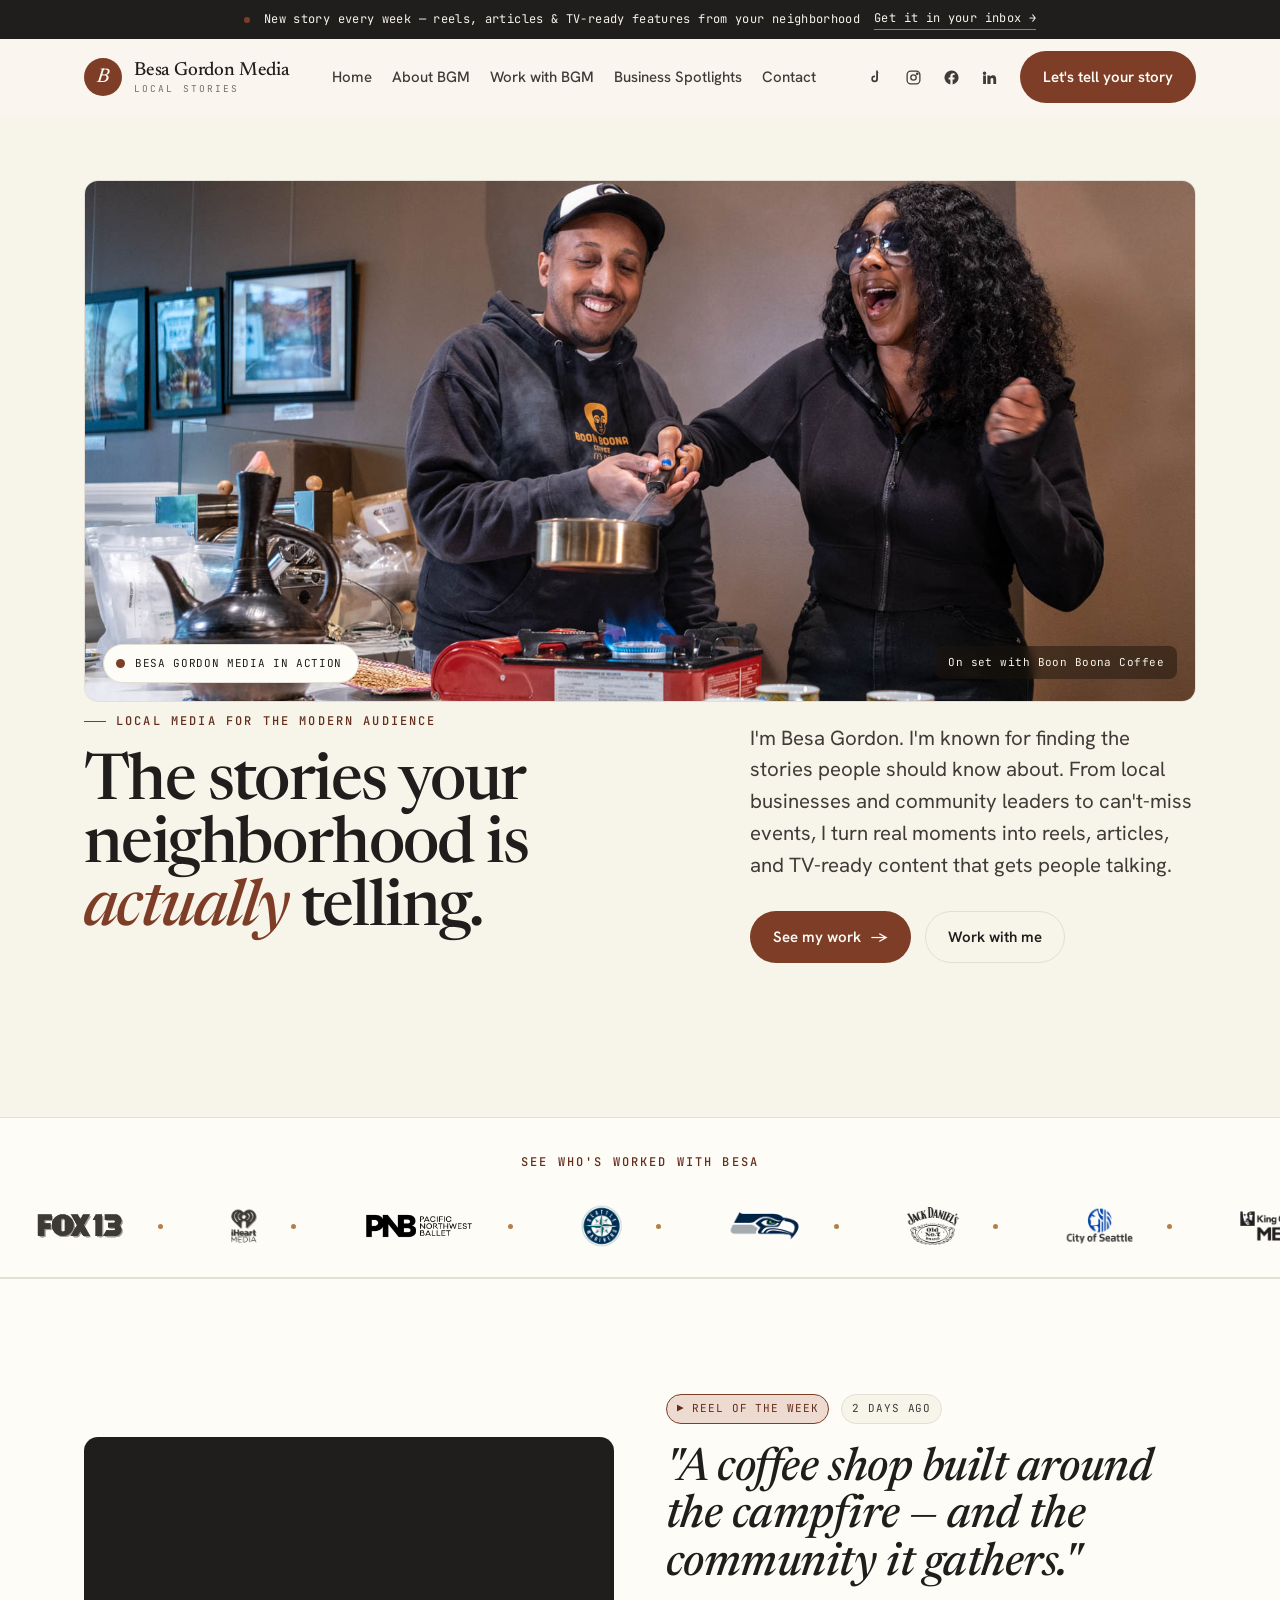
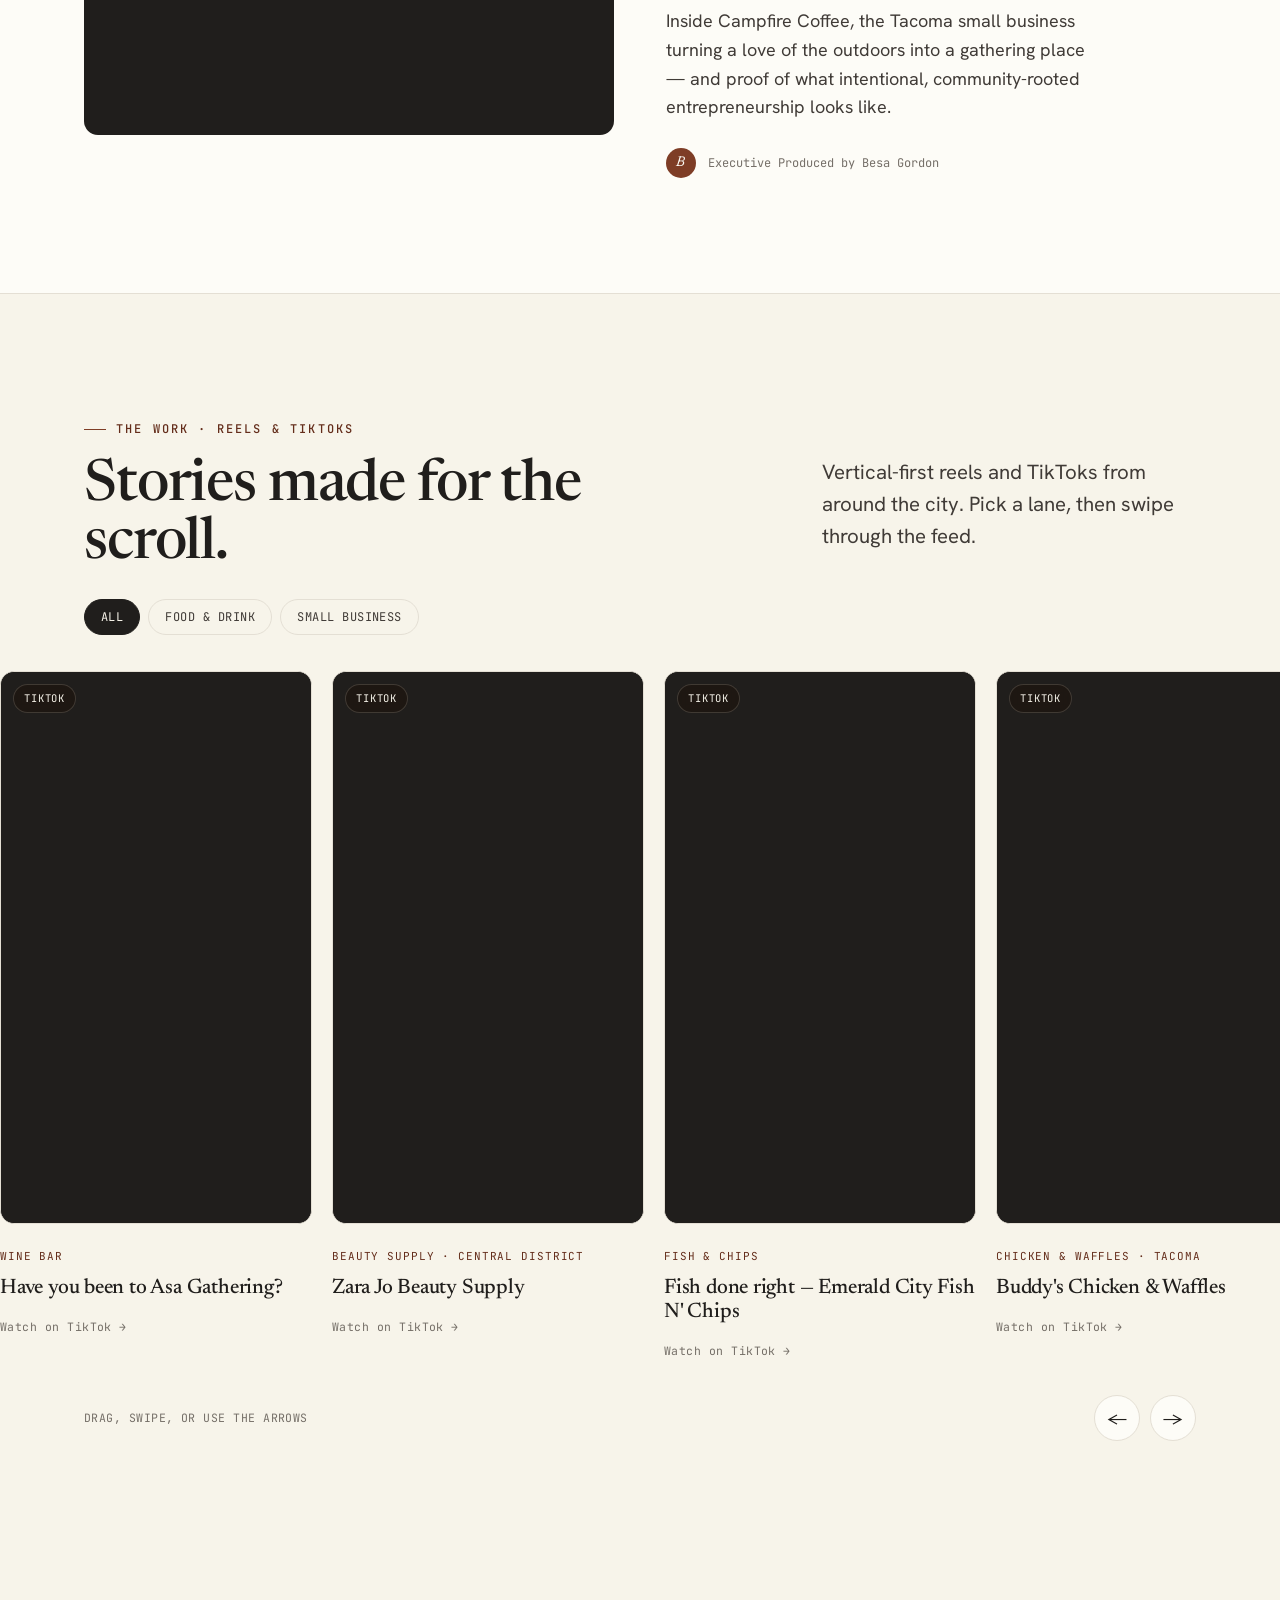
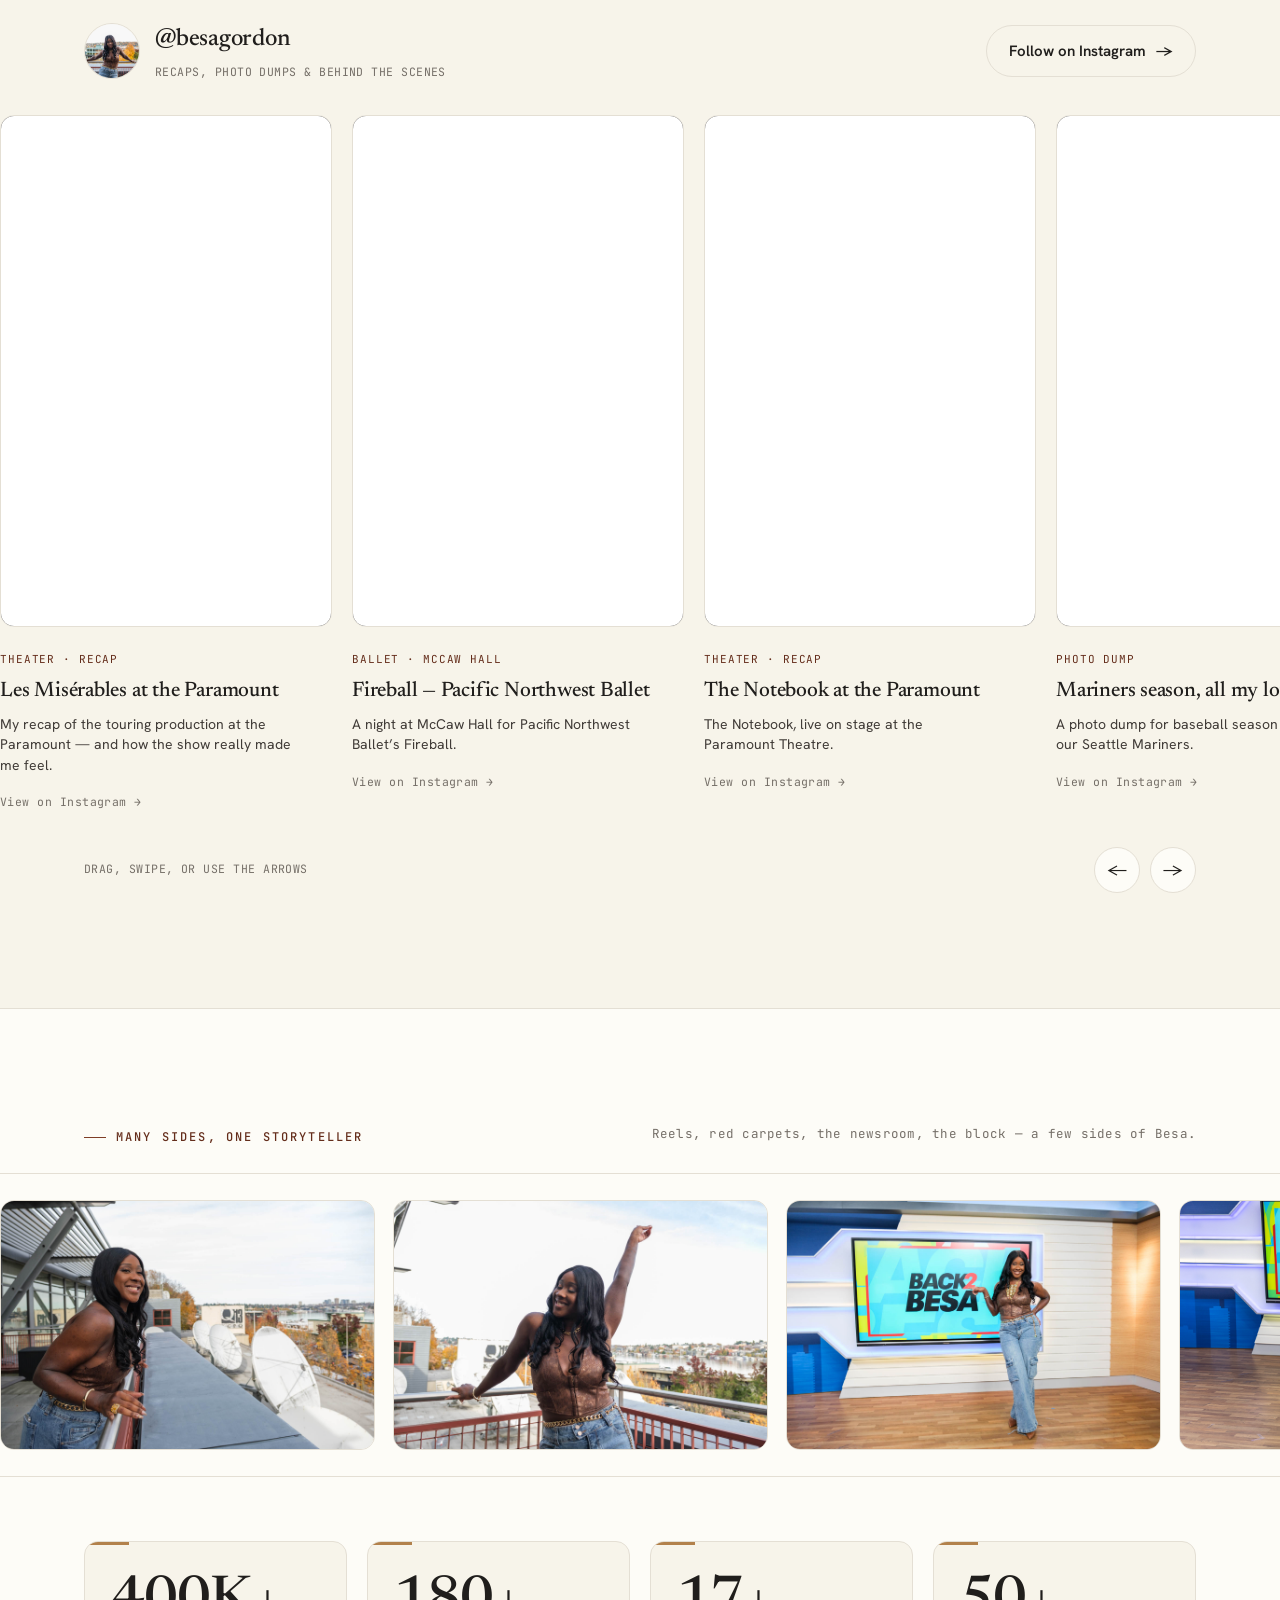
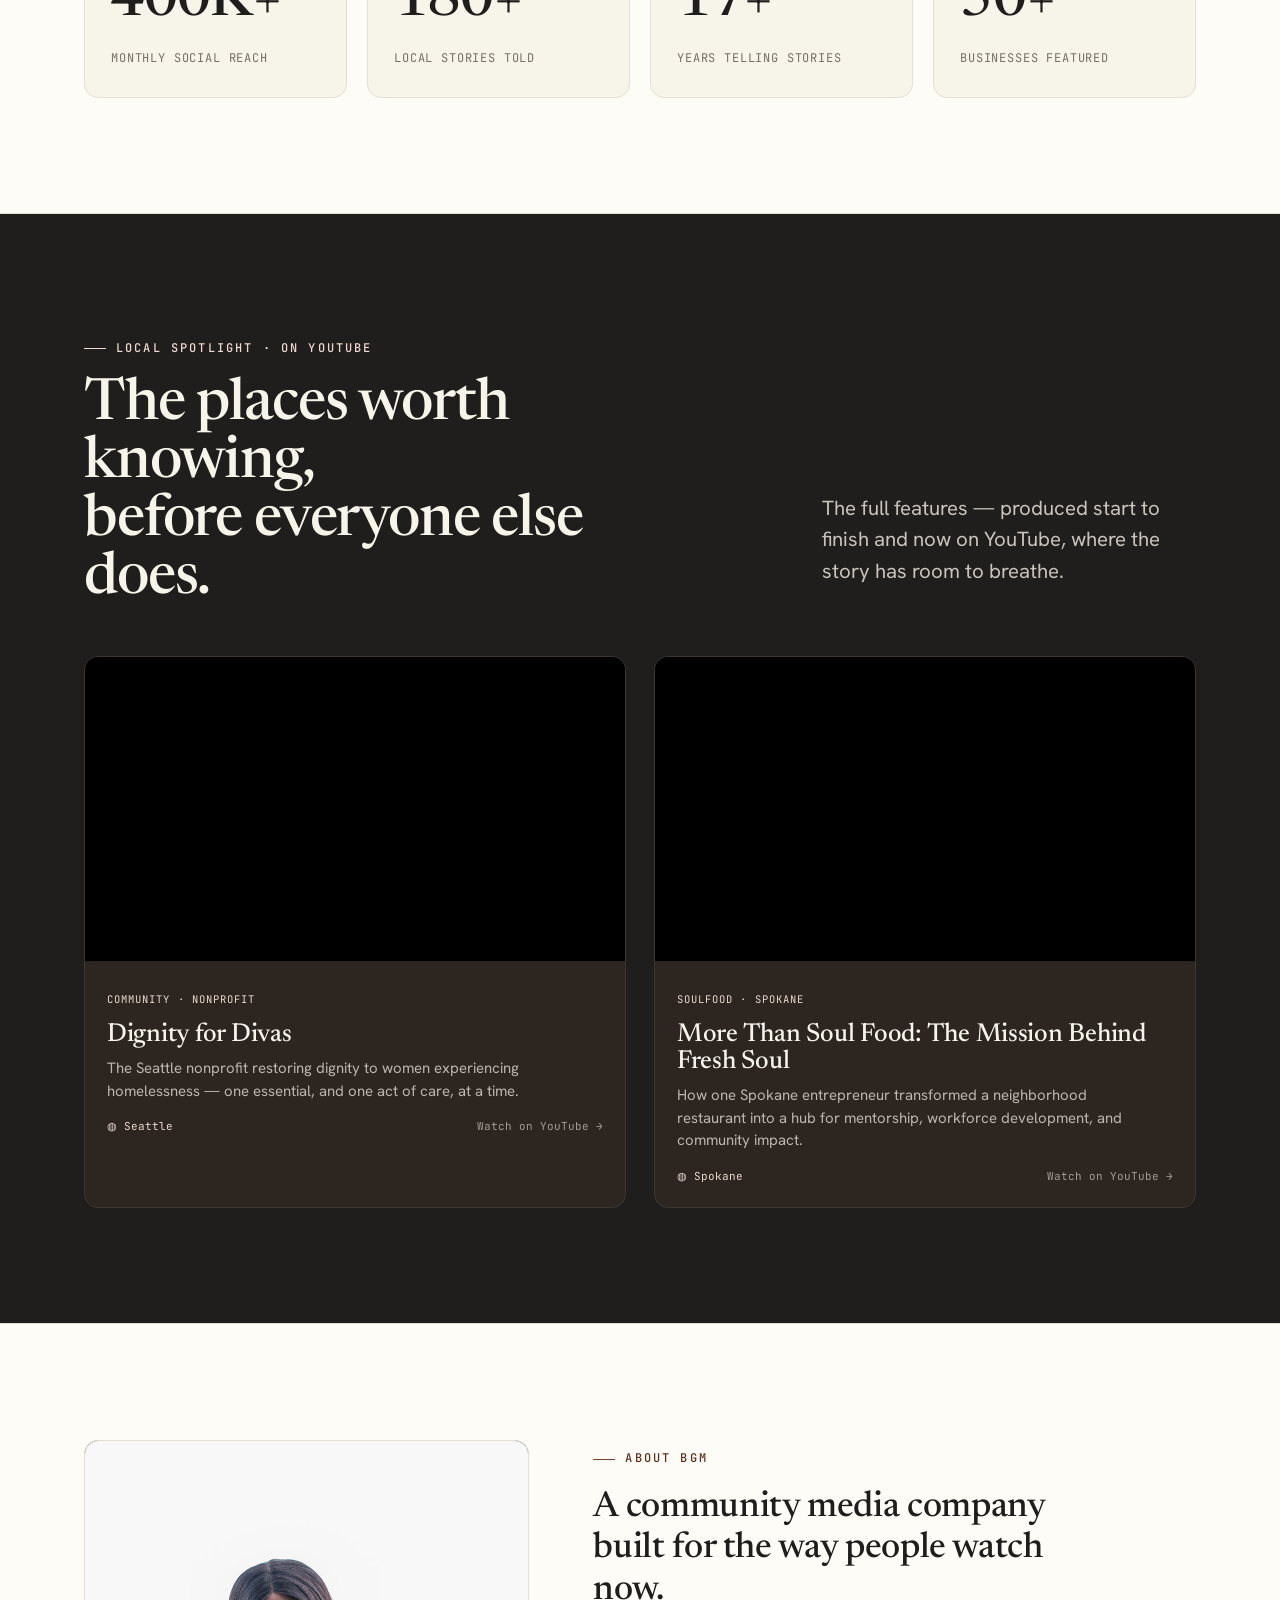
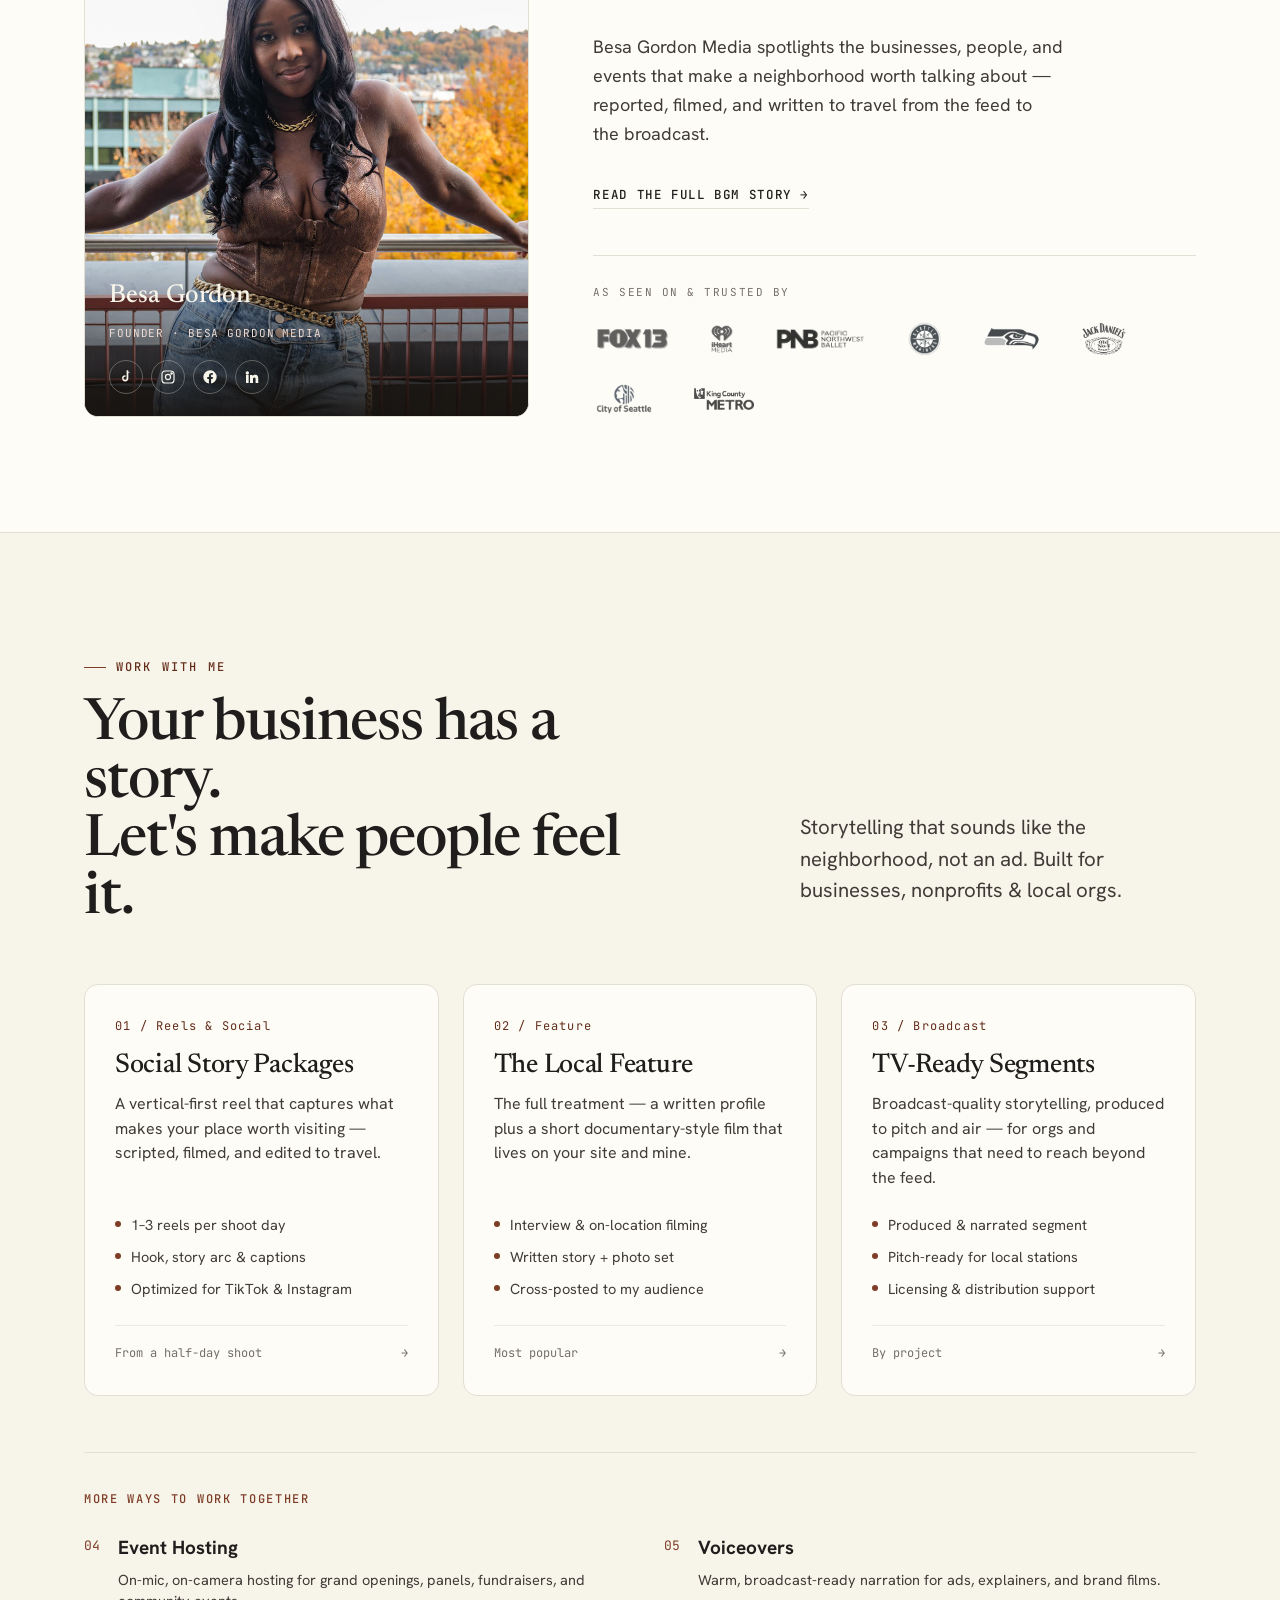
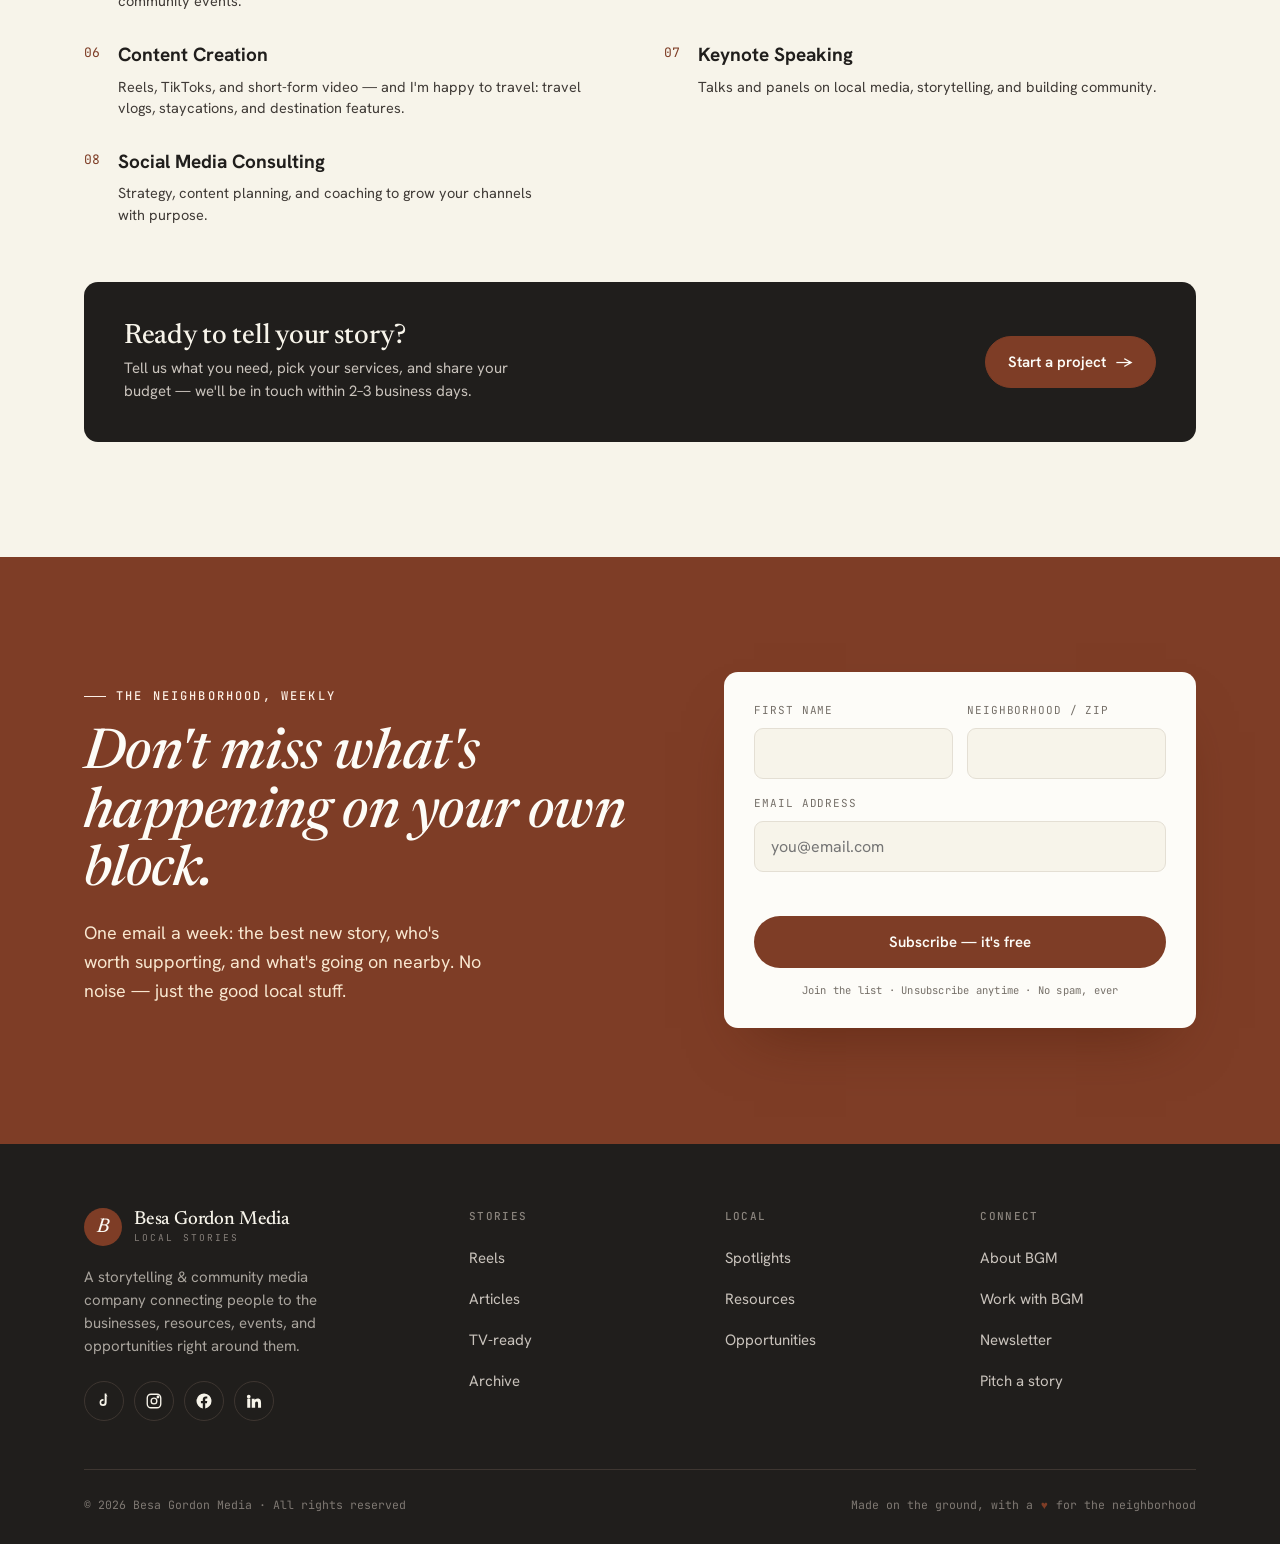
==== commit 721ced97: "Update index.html" ====
--- a/index.html
+++ b/index.html
@@ -444,13 +444,13 @@
       </article>
       <article class="spot reveal">
         <div class="fb-embed yt-embed spot-yt">
-          <iframe loading="lazy" src="https://www.youtube-nocookie.com/embed/8rB6x35BpeU?rel=0" allow="accelerometer; clipboard-write; encrypted-media; gyroscope; picture-in-picture; web-share" allowfullscreen="true" frameborder="0" title="Campfire Coffee — Tacoma"></iframe>
+          <iframe loading="lazy" src="https://www.youtube-nocookie.com/embed/624Ns_yOff4?rel=0" allow="accelerometer; clipboard-write; encrypted-media; gyroscope; picture-in-picture; web-share" allowfullscreen="true" frameborder="0" title="More Than Soul Food — Spoakne"></iframe>
         </div>
         <div class="spot-body">
-          <span class="cat">Coffee · Tacoma</span>
-          <h3>Campfire Coffee</h3>
-          <p>The Tacoma small business turning a love of the outdoors into a gathering place — and a blueprint for community-rooted entrepreneurship.</p>
-          <div class="spot-foot"><span class="pin">◍ Tacoma</span><a href="https://www.youtube.com/watch?v=8rB6x35BpeU" target="_blank" rel="noopener">Watch on YouTube →</a></div>
+          <span class="cat">Soulfood · Spokane</span>
+          <h3>More Than Soul Food: The Mission Behind Fresh Soul</h3>
+          <p>How one Spokane entrepreneur transformed a neighborhood restaurant into a hub for mentorship, workforce development, and community impact.</p>
+          <div class="spot-foot"><span class="pin">◍ Spokane</span><a href="https://www.youtube.com/watch?v=624Ns_yOff4" target="_blank" rel="noopener">Watch on YouTube →</a></div>
         </div>
       </article>
     </div>
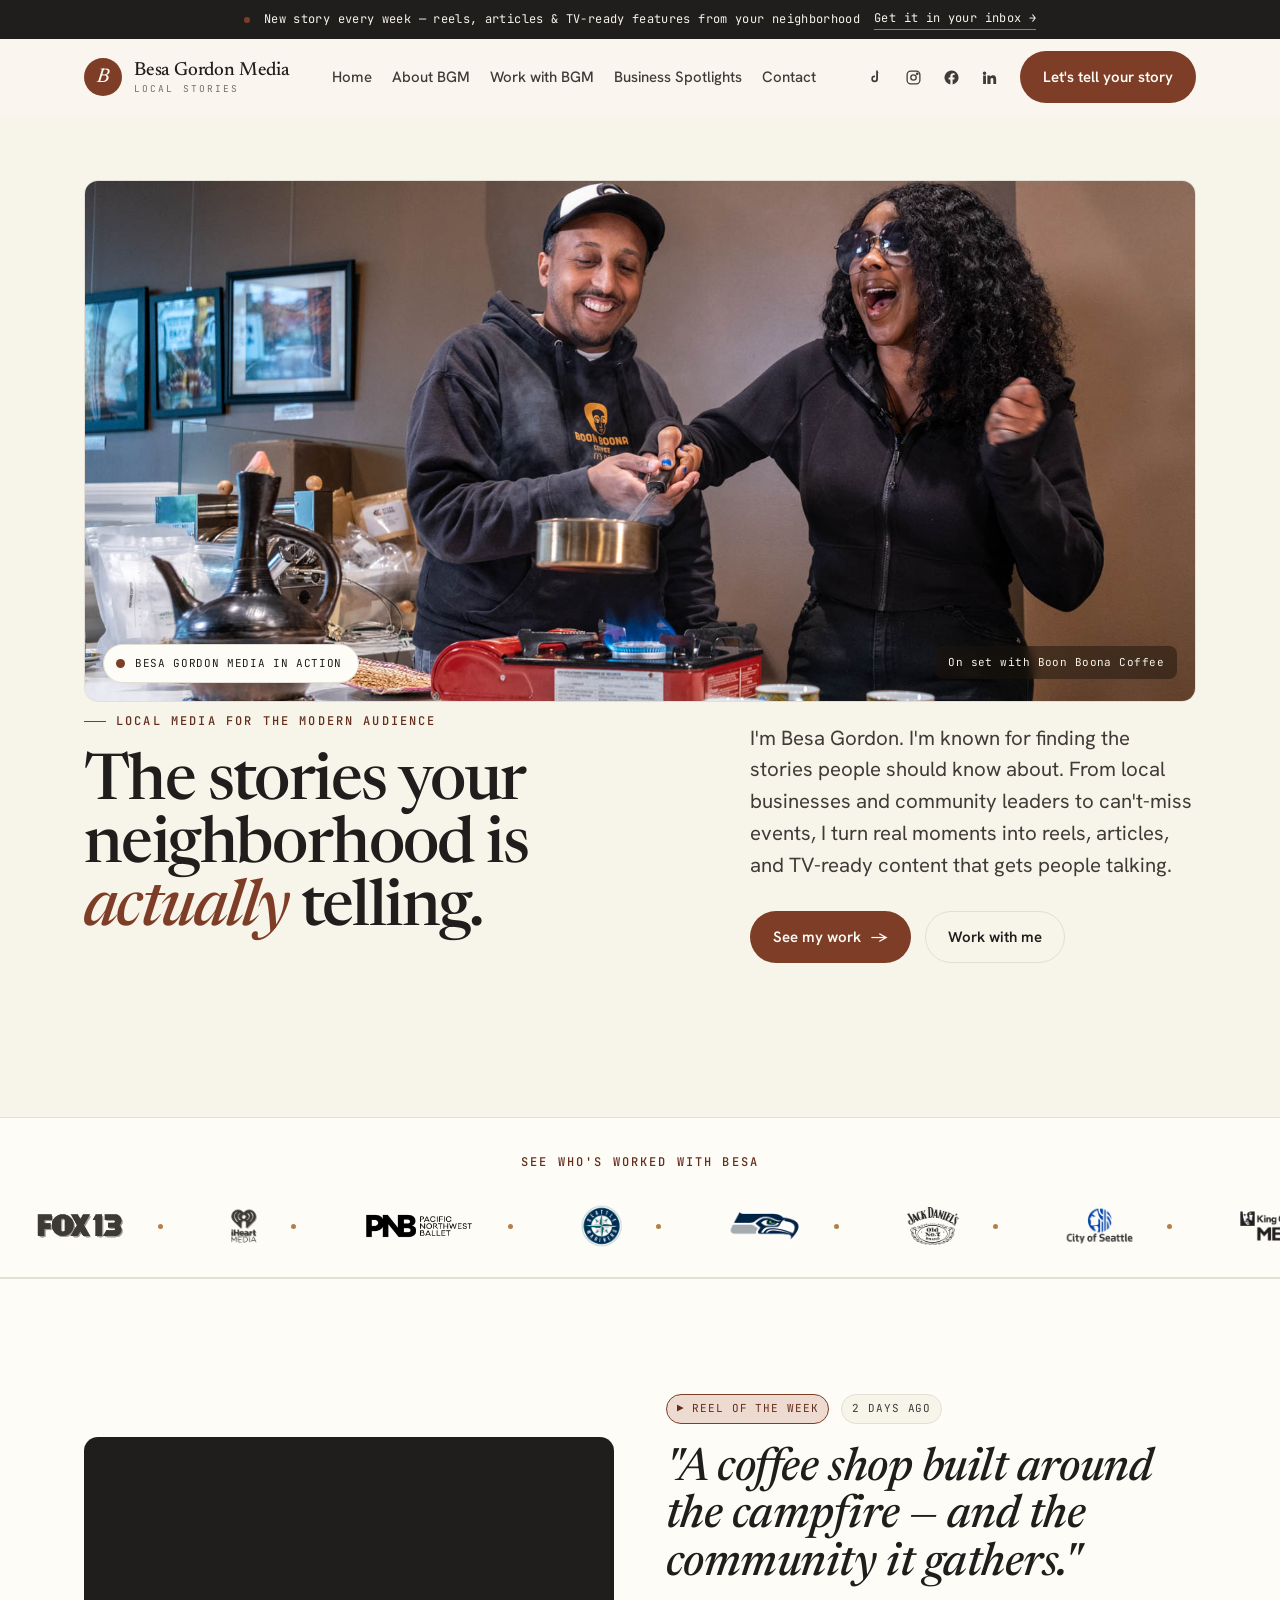
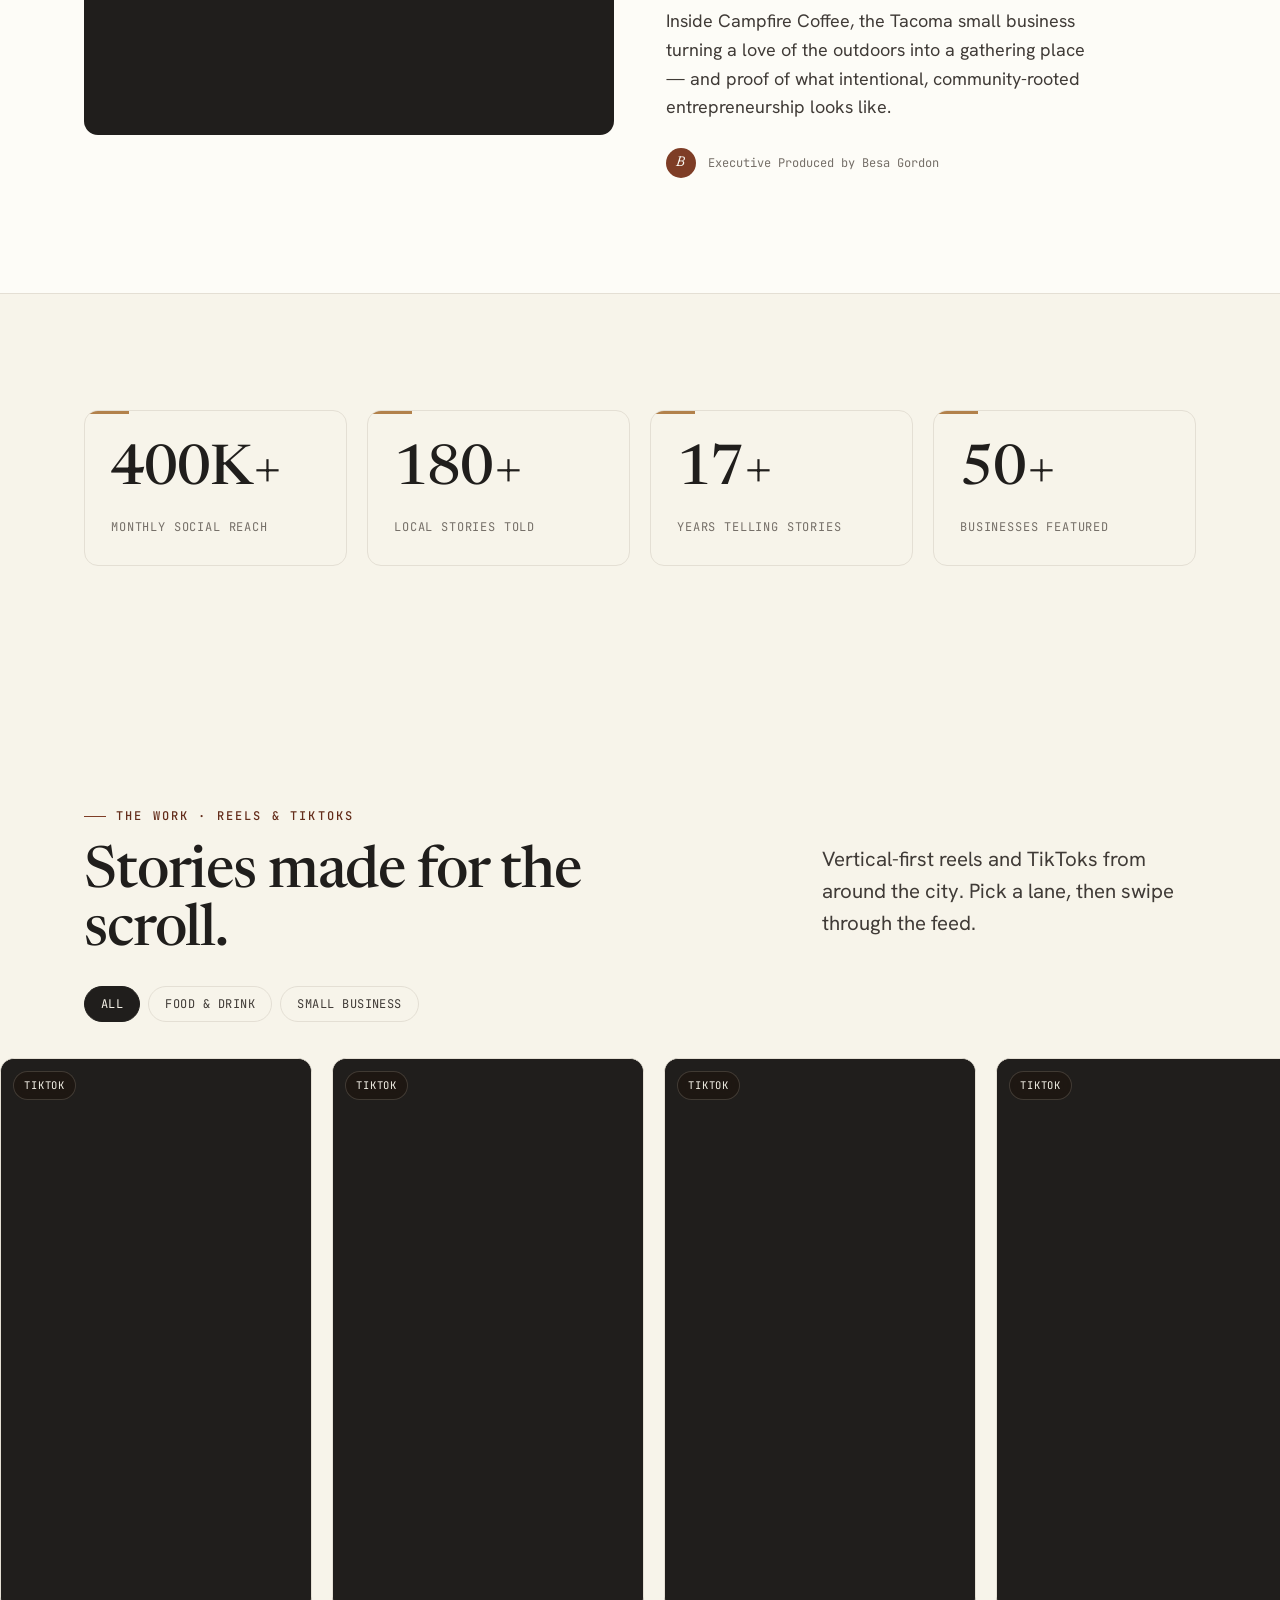
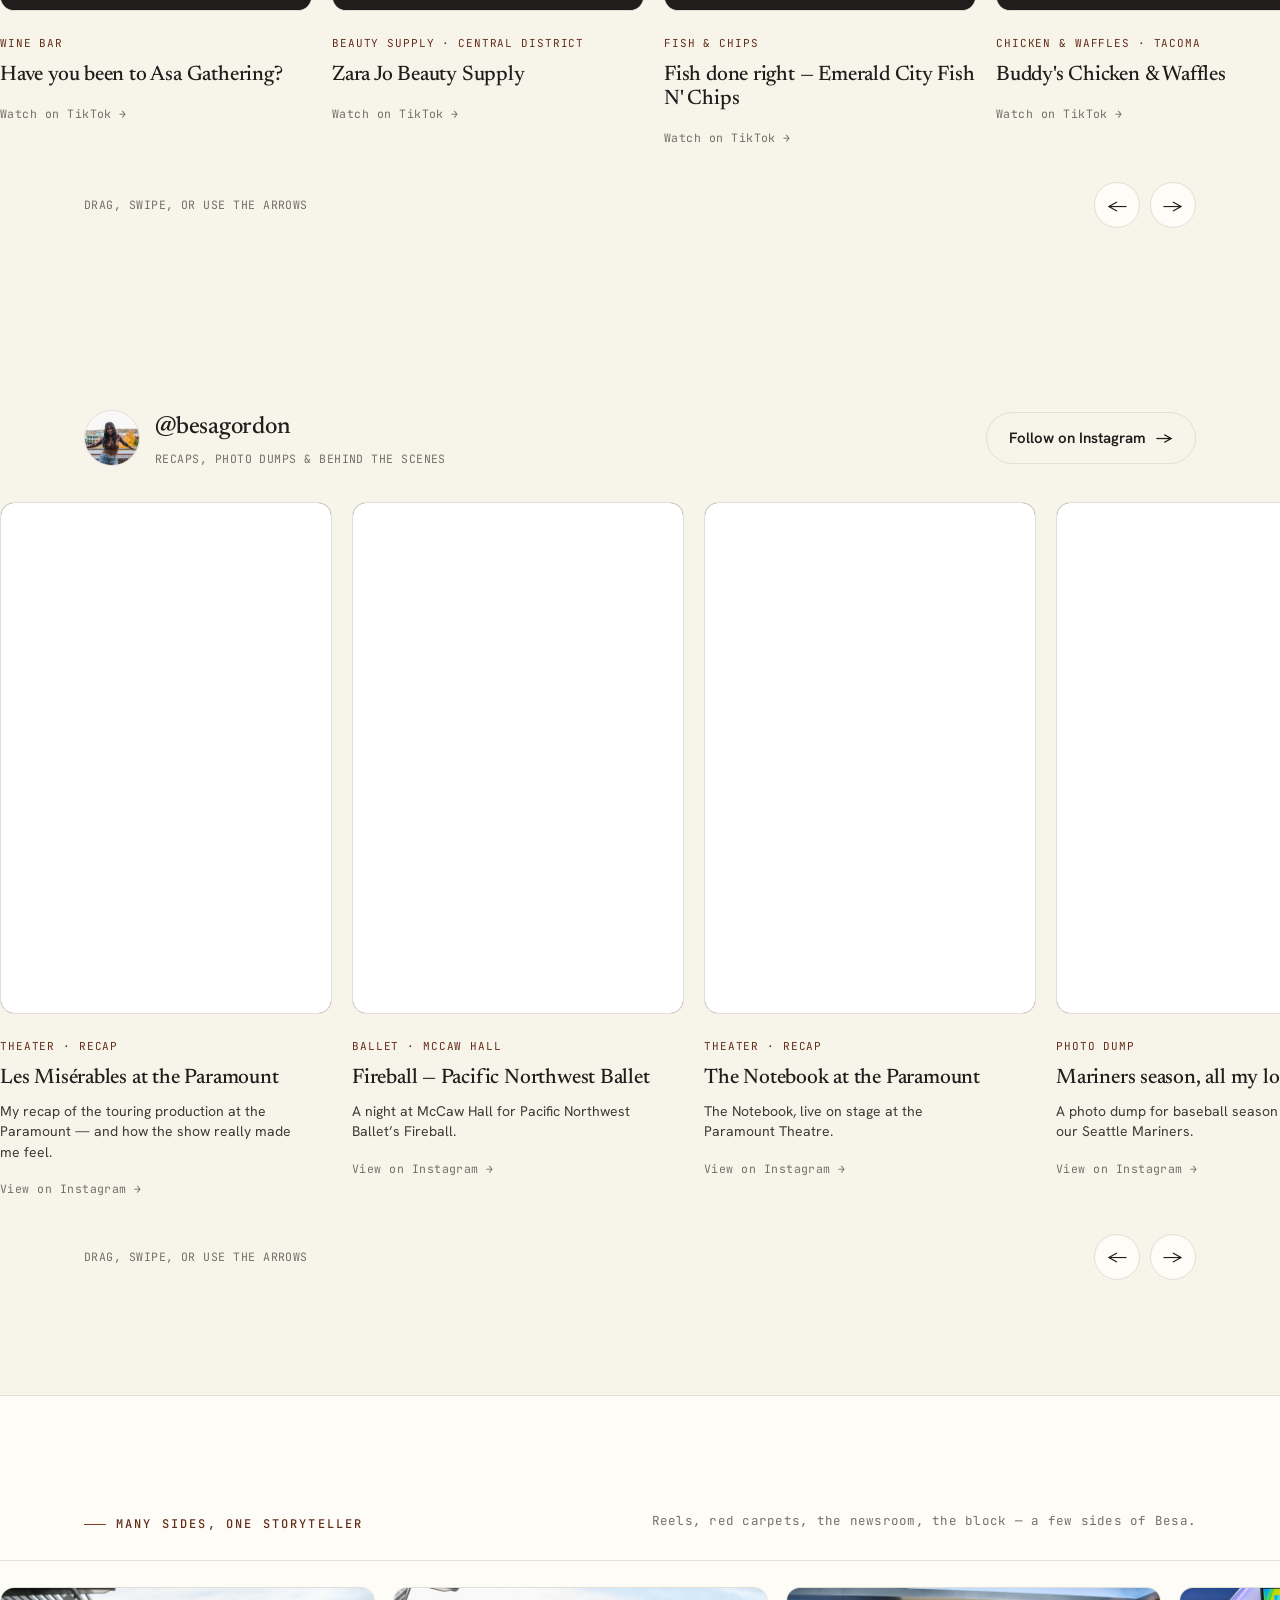
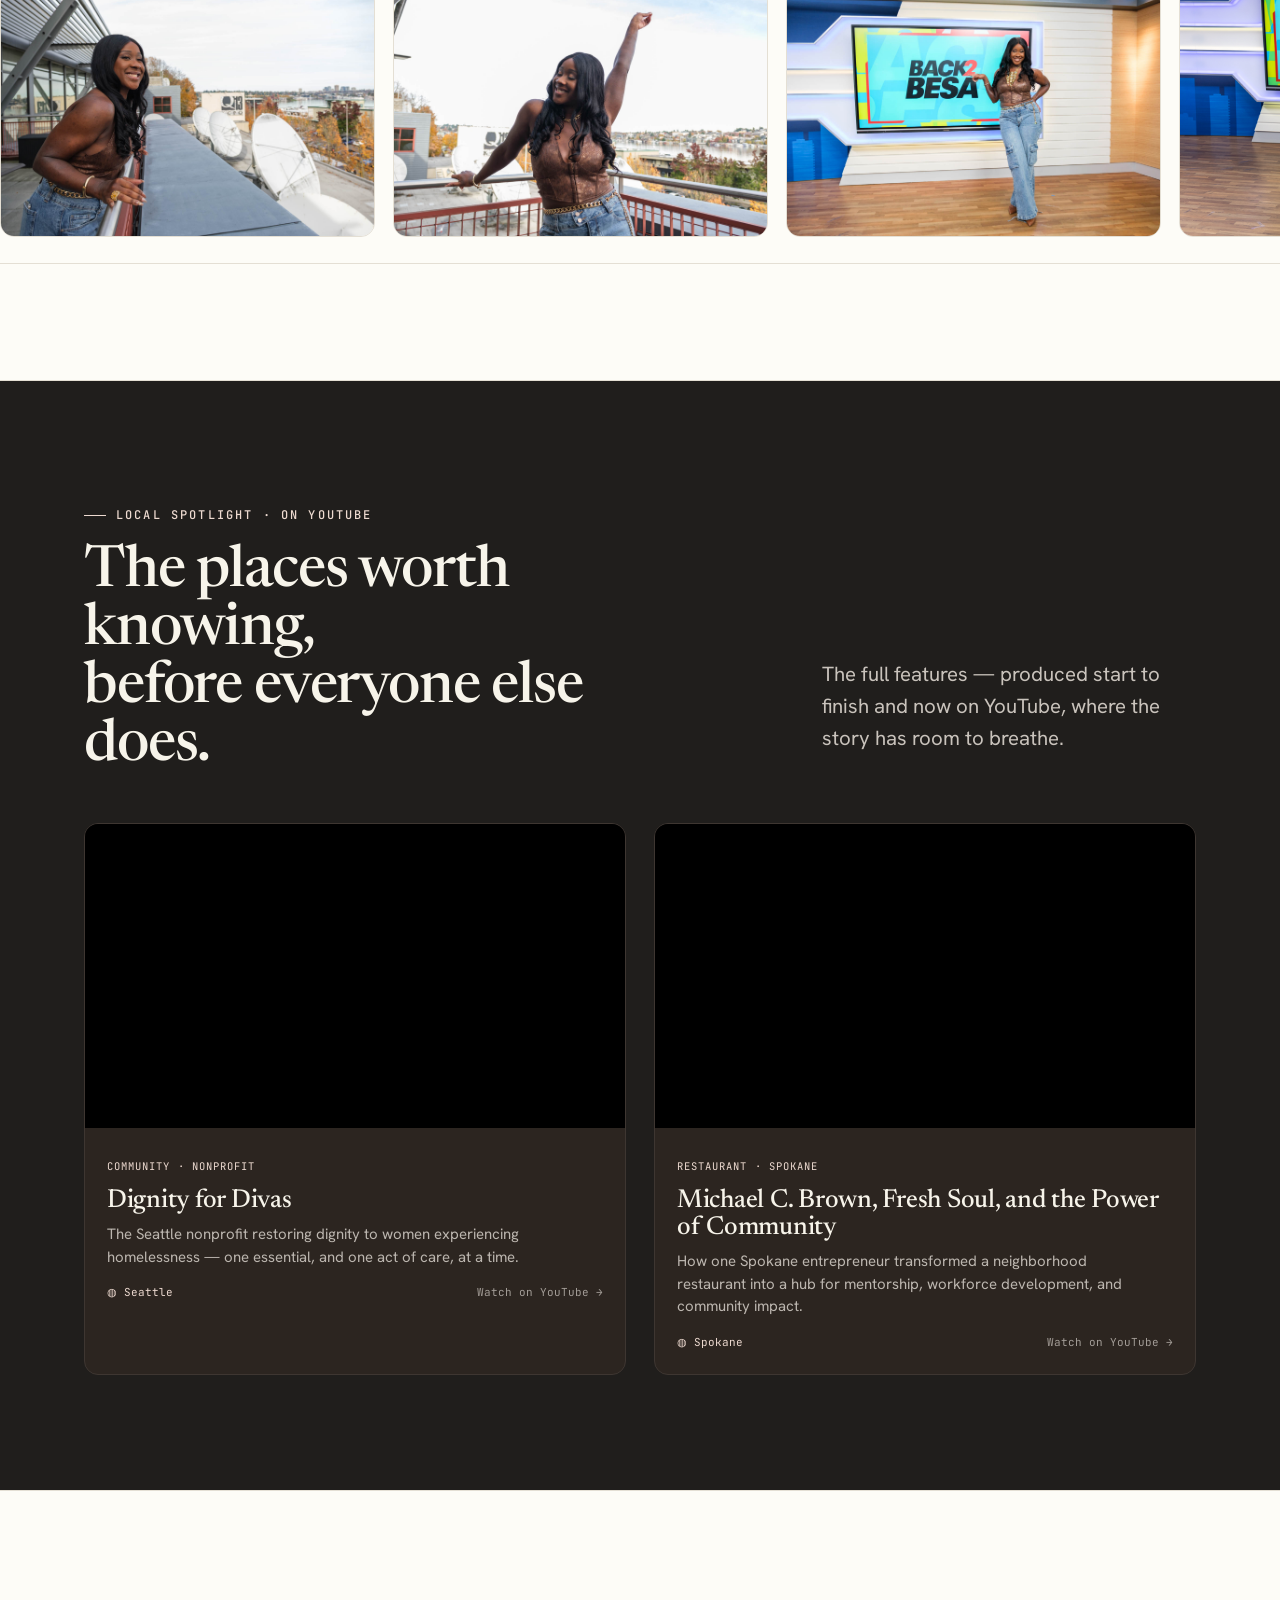
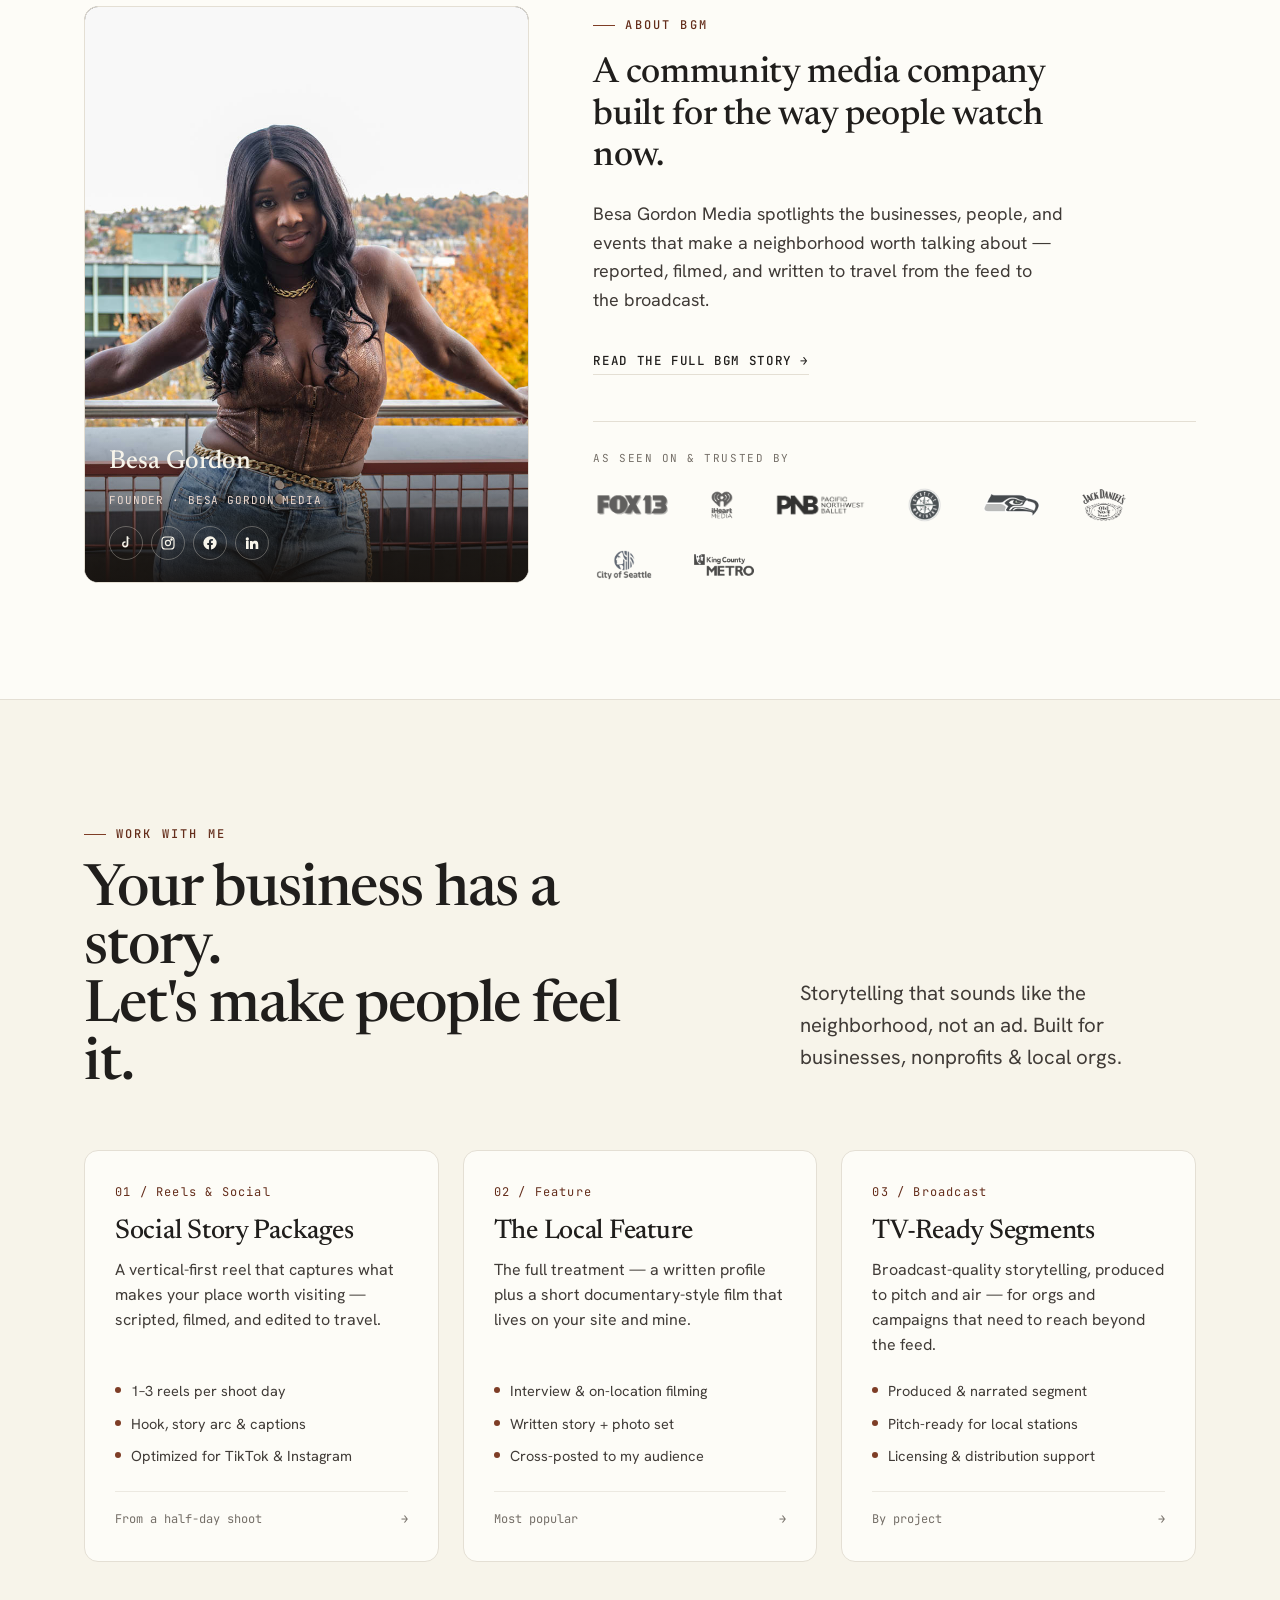
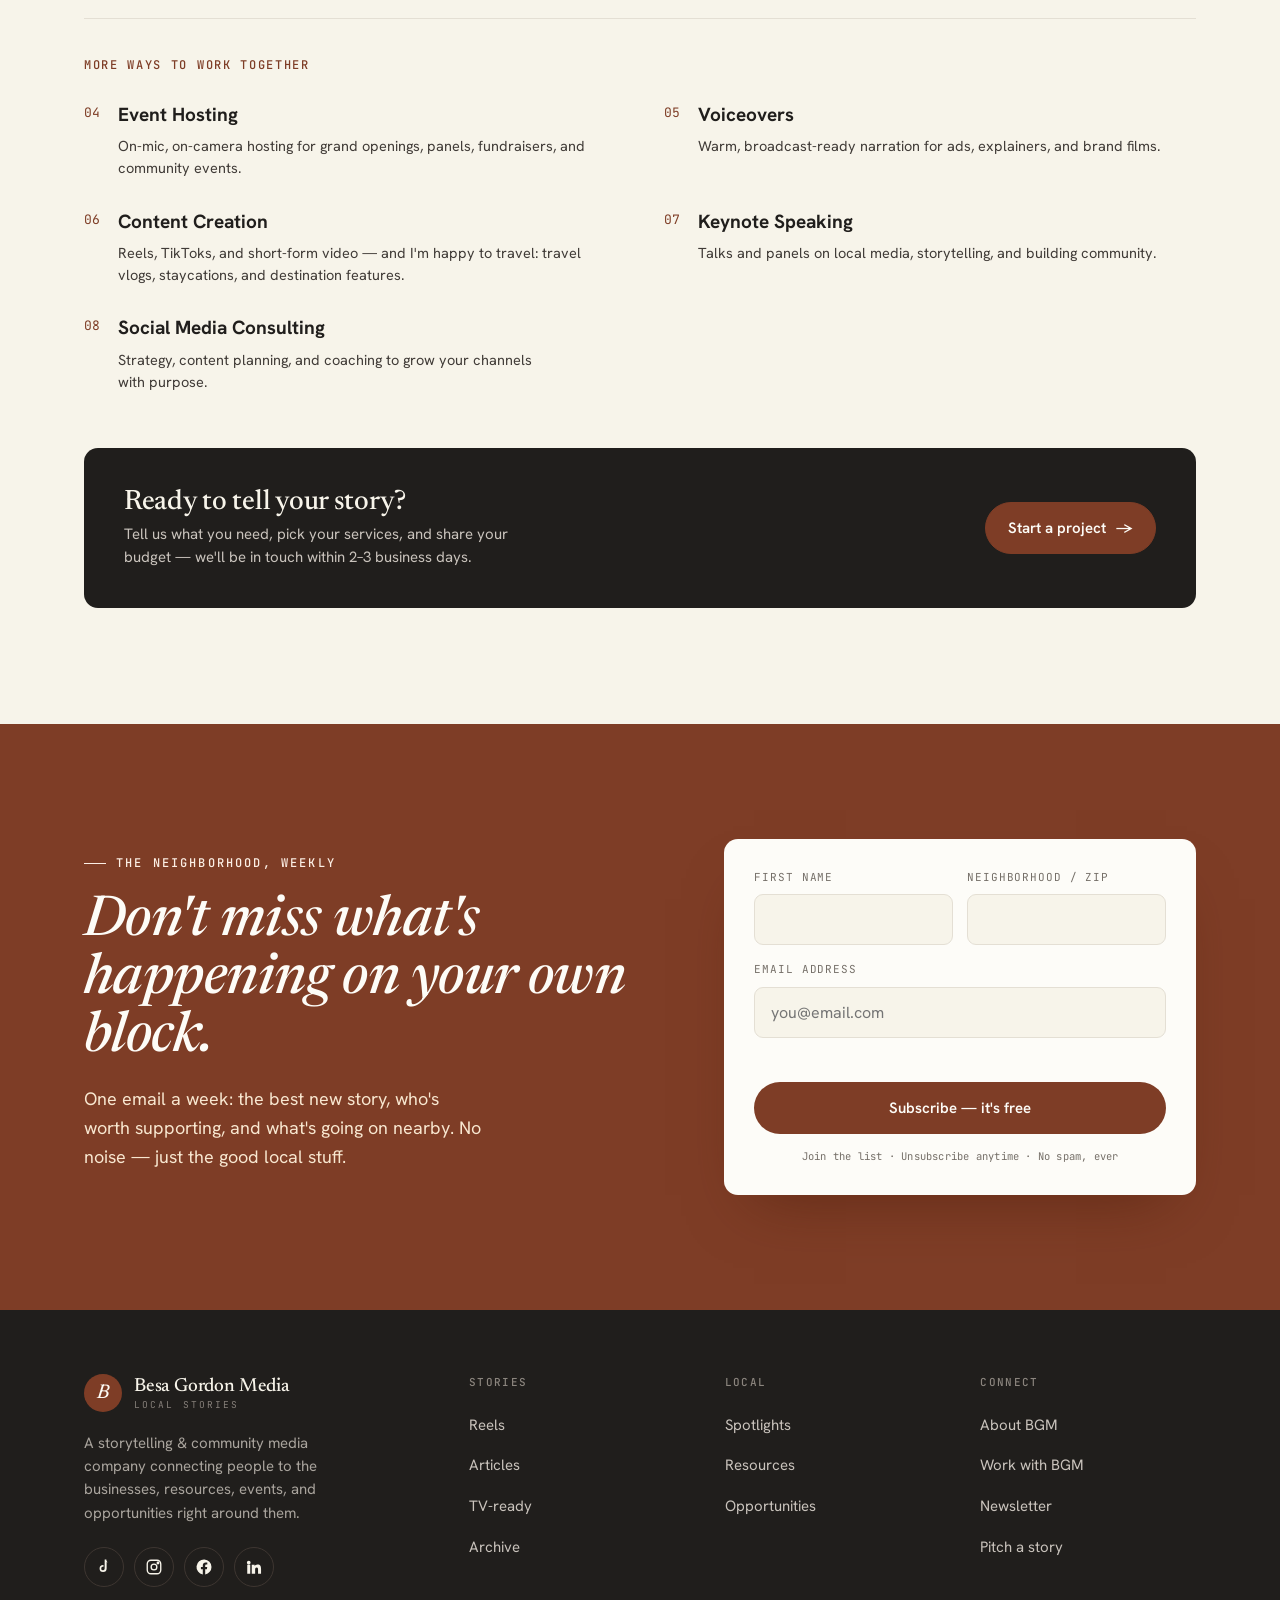
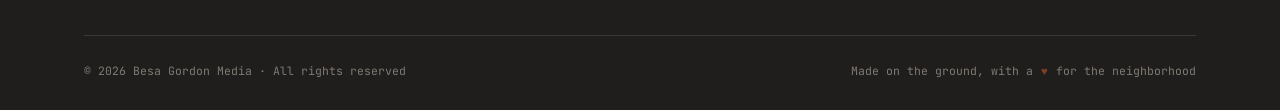
==== commit fe022b39: "Update v3 index.html" ====
--- a/index.html
+++ b/index.html
@@ -129,6 +129,18 @@
   </div>
 </section>
 
+<!-- ===== Stats band ===== -->
+<section class="stats-section">
+  <div class="wrap">
+    <div class="stats-band reveal" style="margin-top:0;">
+      <div class="stat-card"><b>400K+</b><span class="lbl">Monthly social reach</span></div>
+      <div class="stat-card"><b>180+</b><span class="lbl">Local stories told</span></div>
+      <div class="stat-card"><b>17+</b><span class="lbl">Years telling stories</span></div>
+      <div class="stat-card"><b>50+</b><span class="lbl">Businesses featured</span></div>
+    </div>
+  </div>
+</section>
+
 <!-- ===== Reels & TikToks (full-bleed scroller) ===== -->
 <section class="reels" id="reels">
   <div class="wrap">
@@ -411,12 +423,6 @@
         </div>
       </div>
     </div>
-    <div class="stats-band reveal">
-      <div class="stat-card"><b>400K+</b><span class="lbl">Monthly social reach</span></div>
-      <div class="stat-card"><b>180+</b><span class="lbl">Local stories told</span></div>
-      <div class="stat-card"><b>17+</b><span class="lbl">Years telling stories</span></div>
-      <div class="stat-card"><b>50+</b><span class="lbl">Businesses featured</span></div>
-    </div>
   </div>
 </section>
 
@@ -444,11 +450,11 @@
       </article>
       <article class="spot reveal">
         <div class="fb-embed yt-embed spot-yt">
-          <iframe loading="lazy" src="https://www.youtube-nocookie.com/embed/624Ns_yOff4?rel=0" allow="accelerometer; clipboard-write; encrypted-media; gyroscope; picture-in-picture; web-share" allowfullscreen="true" frameborder="0" title="More Than Soul Food — Spoakne"></iframe>
+          <iframe loading="lazy" src="https://www.youtube-nocookie.com/embed/624Ns_yOff4?rel=0" allow="accelerometer; clipboard-write; encrypted-media; gyroscope; picture-in-picture; web-share" allowfullscreen="true" frameborder="0" title="Fresh Soul — Spokane"></iframe>
         </div>
         <div class="spot-body">
-          <span class="cat">Soulfood · Spokane</span>
-          <h3>More Than Soul Food: The Mission Behind Fresh Soul</h3>
+          <span class="cat">Restaurant · Spokane</span>
+          <h3>Michael C. Brown, Fresh Soul, and the Power of Community</h3>
           <p>How one Spokane entrepreneur transformed a neighborhood restaurant into a hub for mentorship, workforce development, and community impact.</p>
           <div class="spot-foot"><span class="pin">◍ Spokane</span><a href="https://www.youtube.com/watch?v=624Ns_yOff4" target="_blank" rel="noopener">Watch on YouTube →</a></div>
         </div>
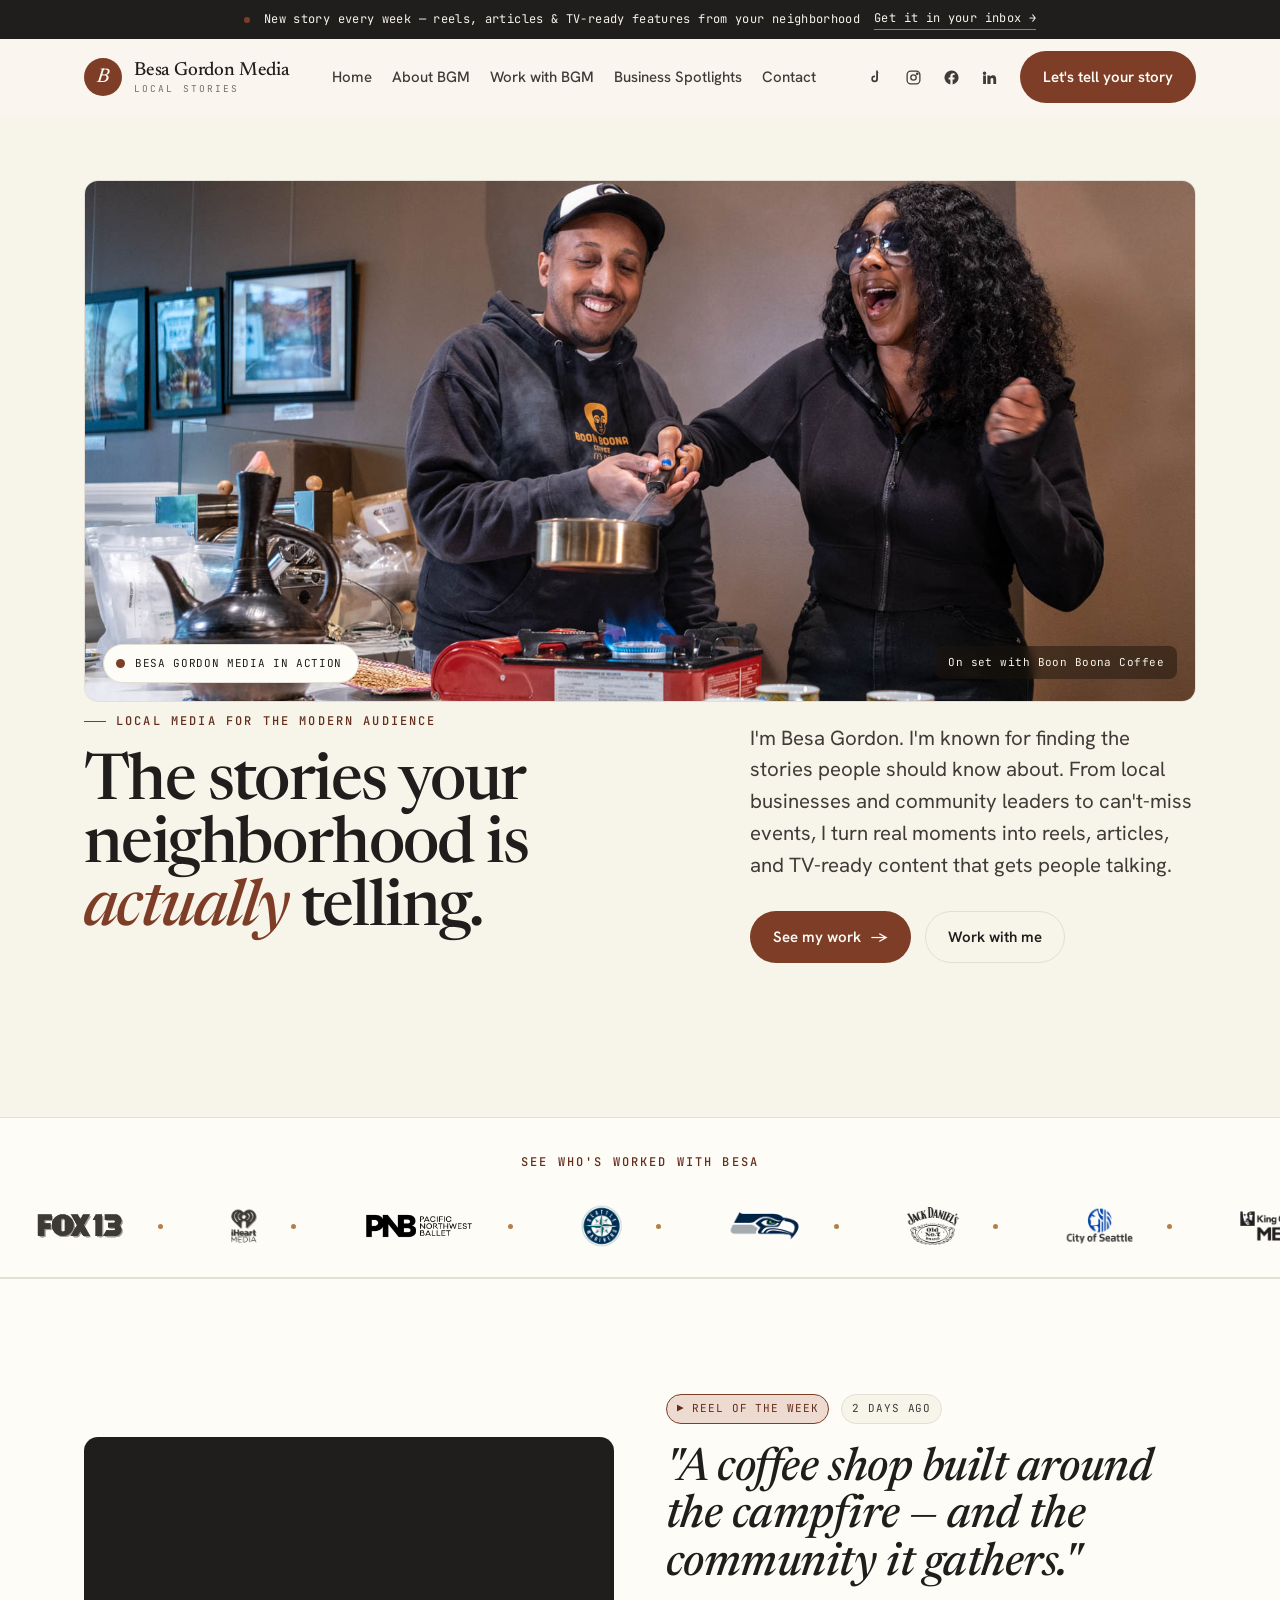
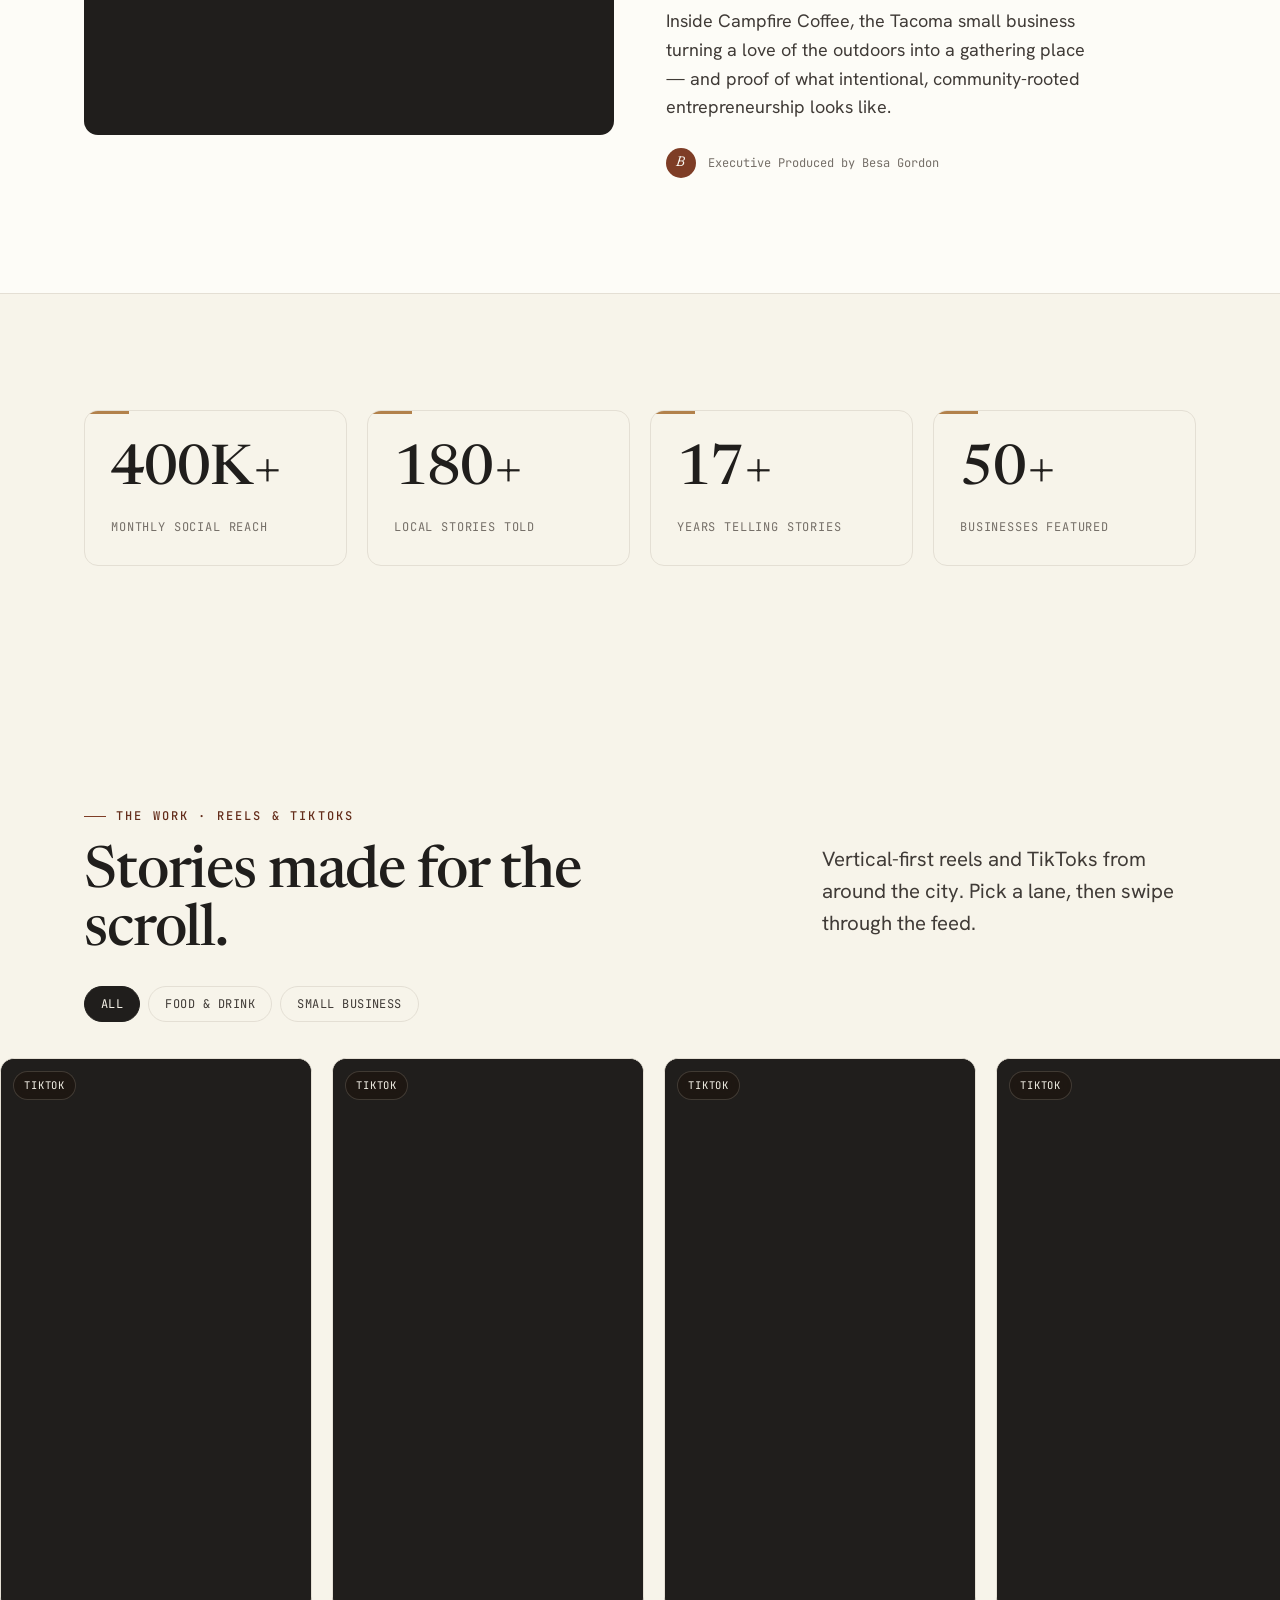
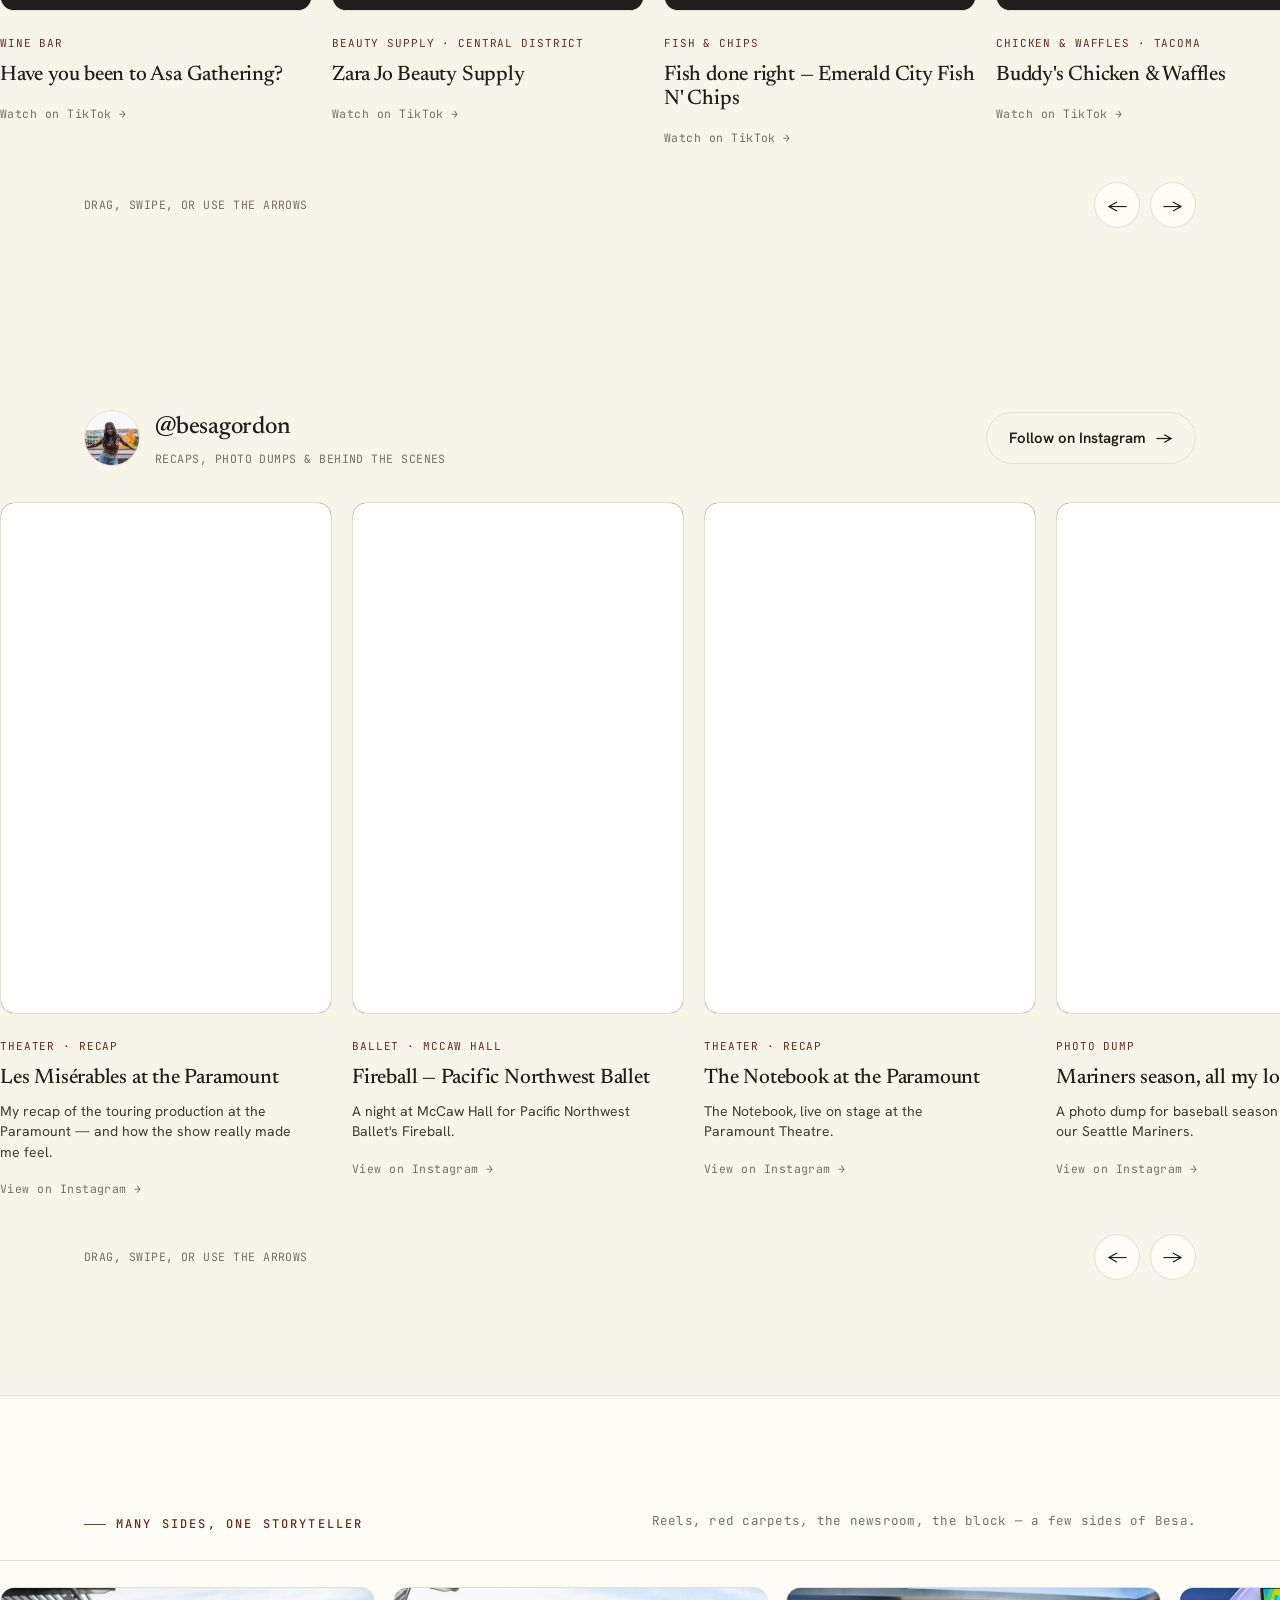
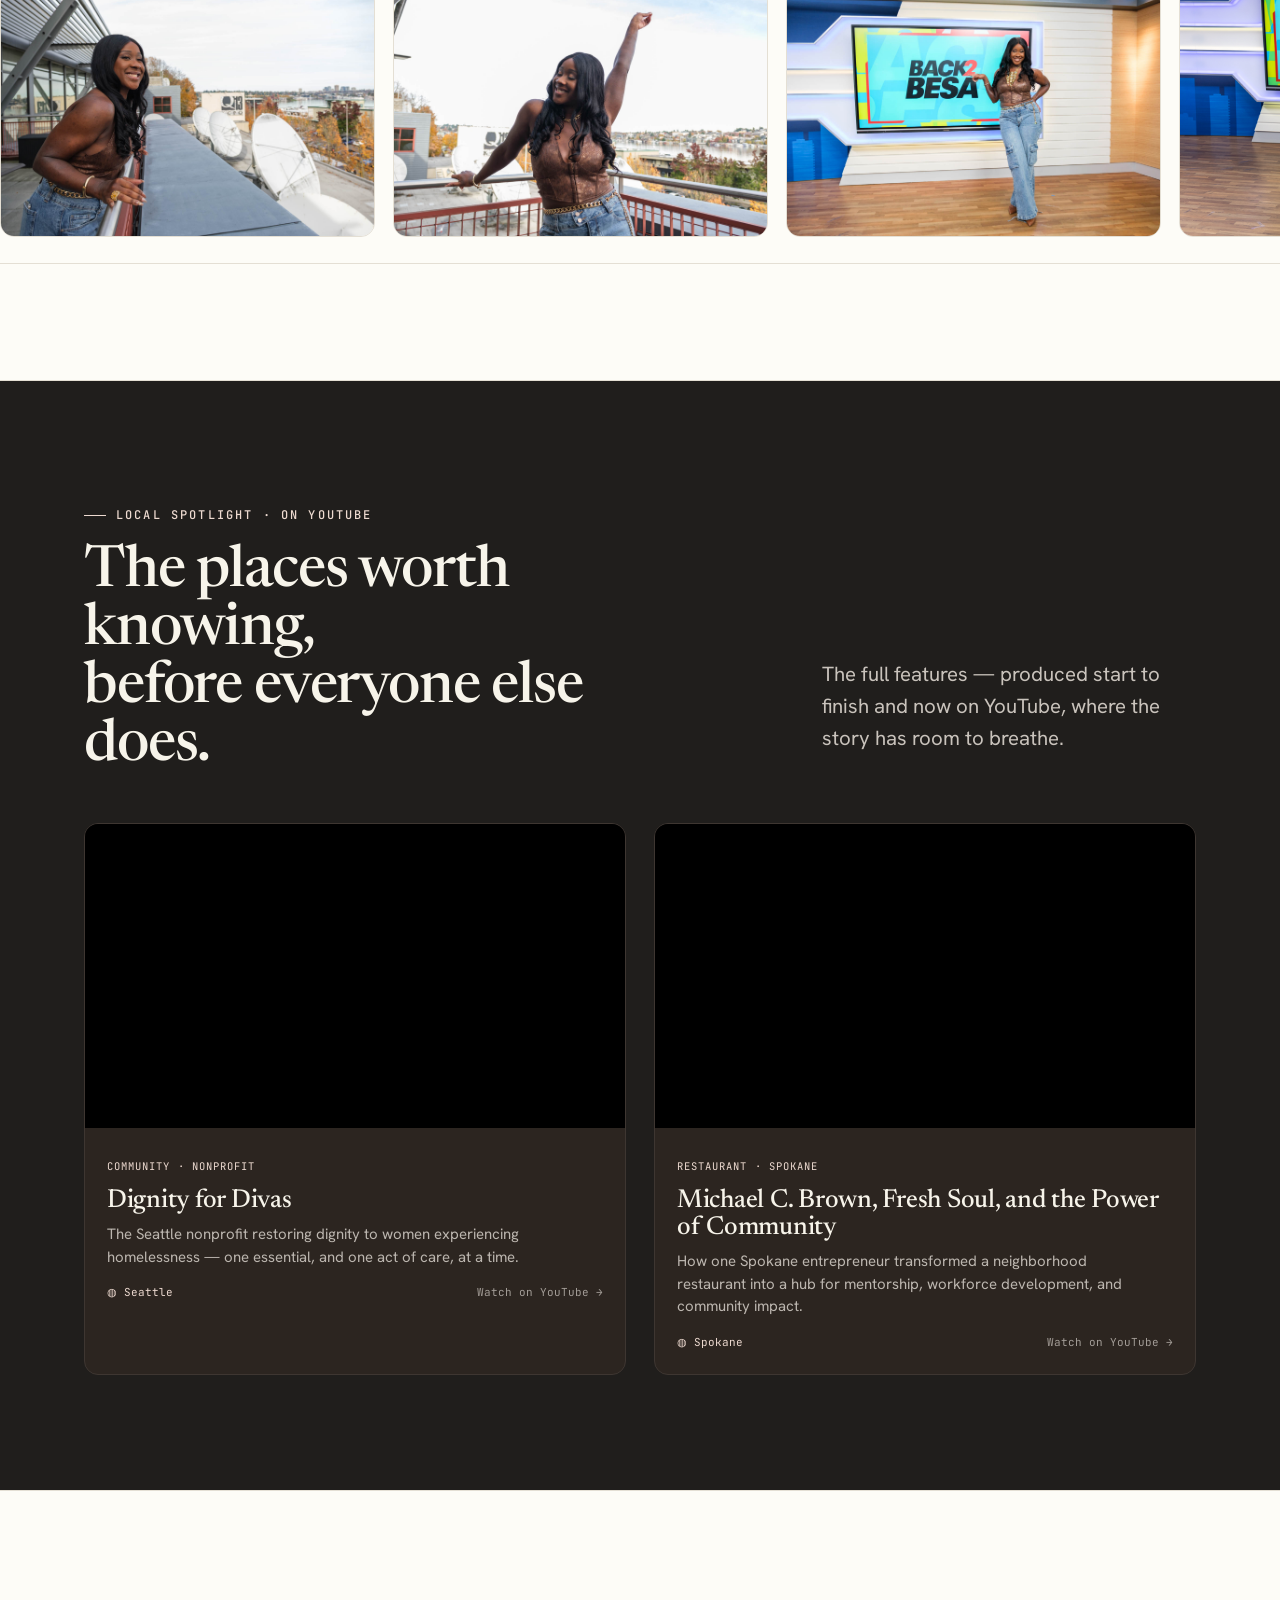
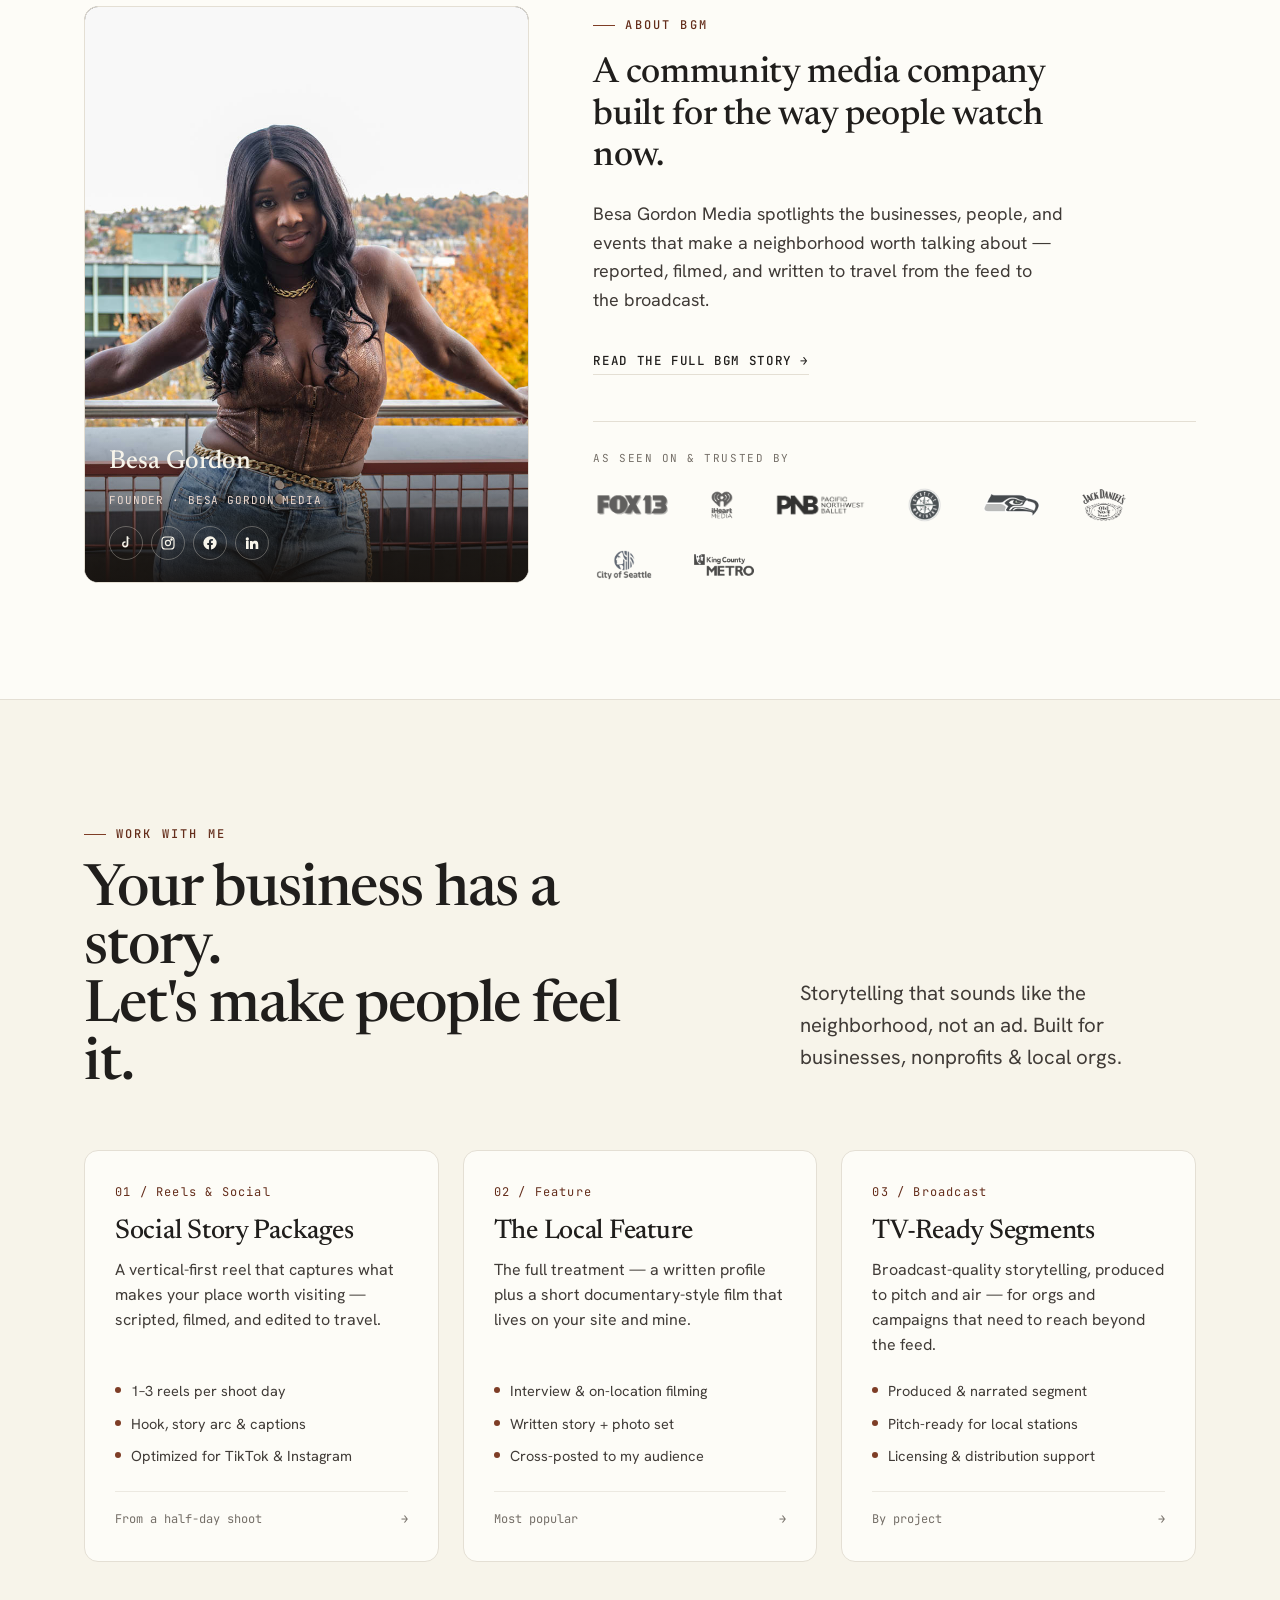
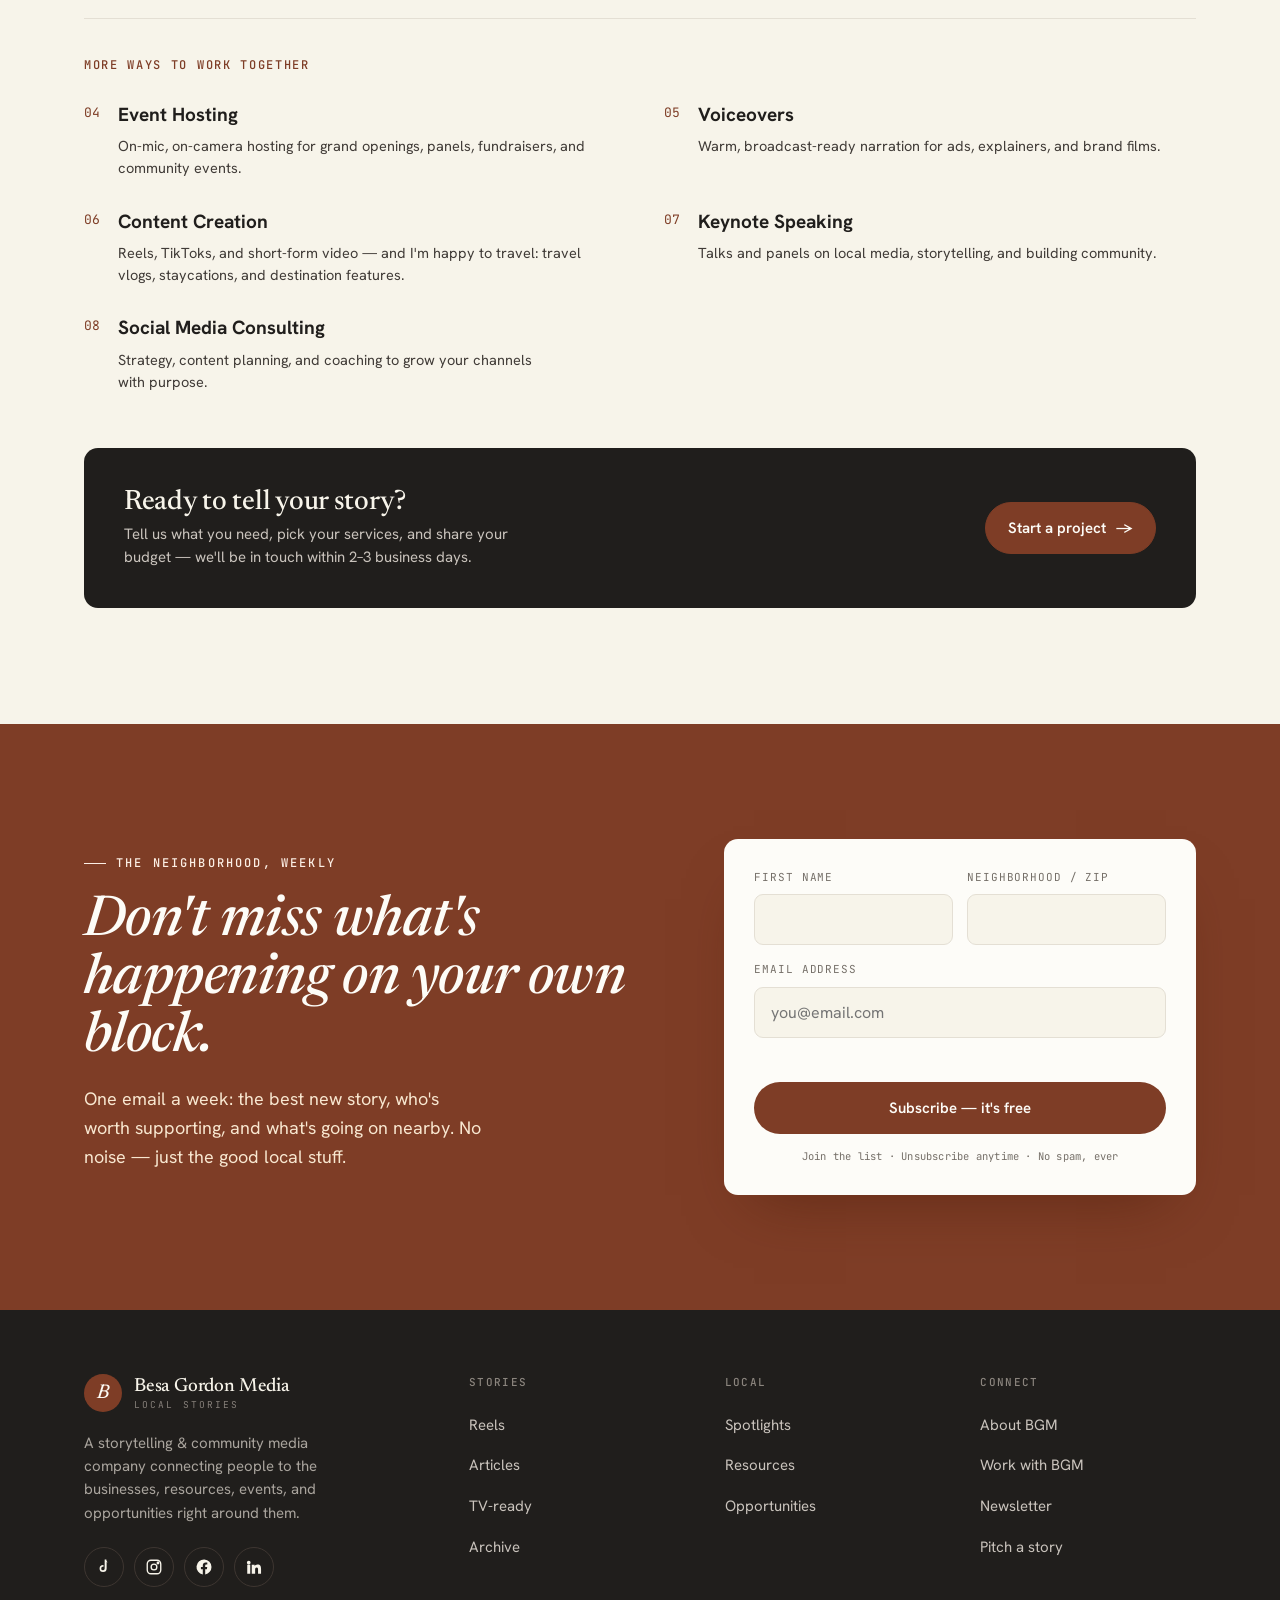
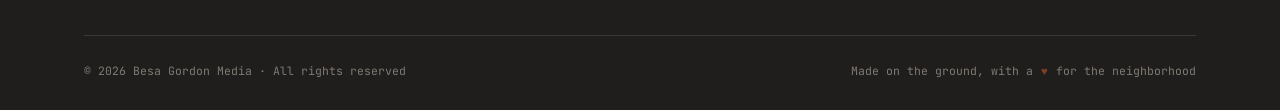
==== commit 65796800: "index.html" ====
--- a/index.html
+++ b/index.html
@@ -289,7 +289,7 @@
         <div class="reel-meta">
           <span class="reel-cat">Ballet · McCaw Hall</span>
           <h3>Fireball — Pacific Northwest Ballet</h3>
-          <p class="reel-sum">A night at McCaw Hall for Pacific Northwest Ballet’s Fireball.</p>
+          <p class="reel-sum">A night at McCaw Hall for Pacific Northwest Ballet's Fireball.</p>
           <a class="reel-link" href="https://www.instagram.com/p/DV4YR6EkuXA/" target="_blank" rel="noopener">View on Instagram →</a>
         </div>
       </article>
@@ -341,7 +341,7 @@
         <div class="reel-meta">
           <span class="reel-cat">Community</span>
           <h3>Youth mental health in Seattle</h3>
-          <p class="reel-sum">Sitting down with DEEL’s Director Dwane Chappelle and Rainier Beach’s health clinic on the mental-health support that exists for Seattle youth.</p>
+          <p class="reel-sum">Sitting down with DEEL's Director Dwane Chappelle and Rainier Beach's health clinic on the mental-health support that exists for Seattle youth.</p>
           <a class="reel-link" href="https://www.instagram.com/p/DUETUgekm2S/" target="_blank" rel="noopener">View on Instagram →</a>
         </div>
       </article>
